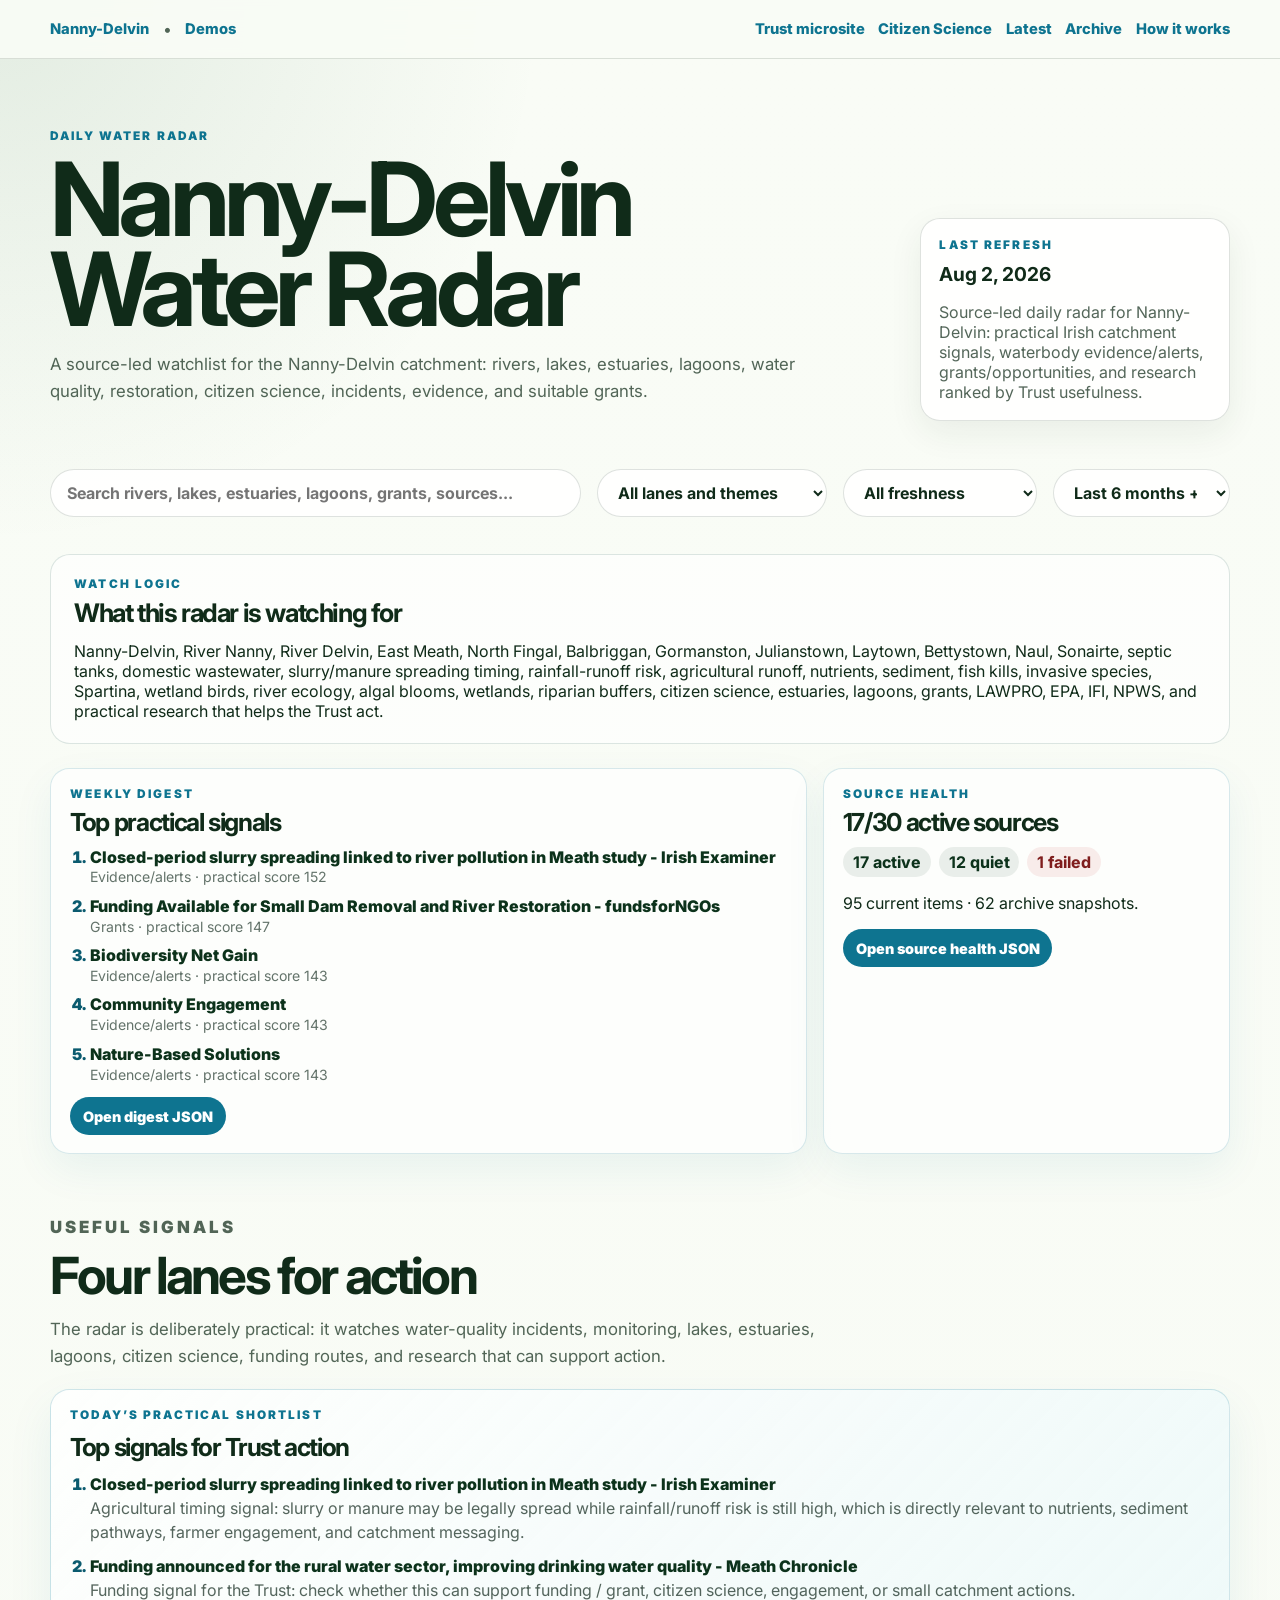
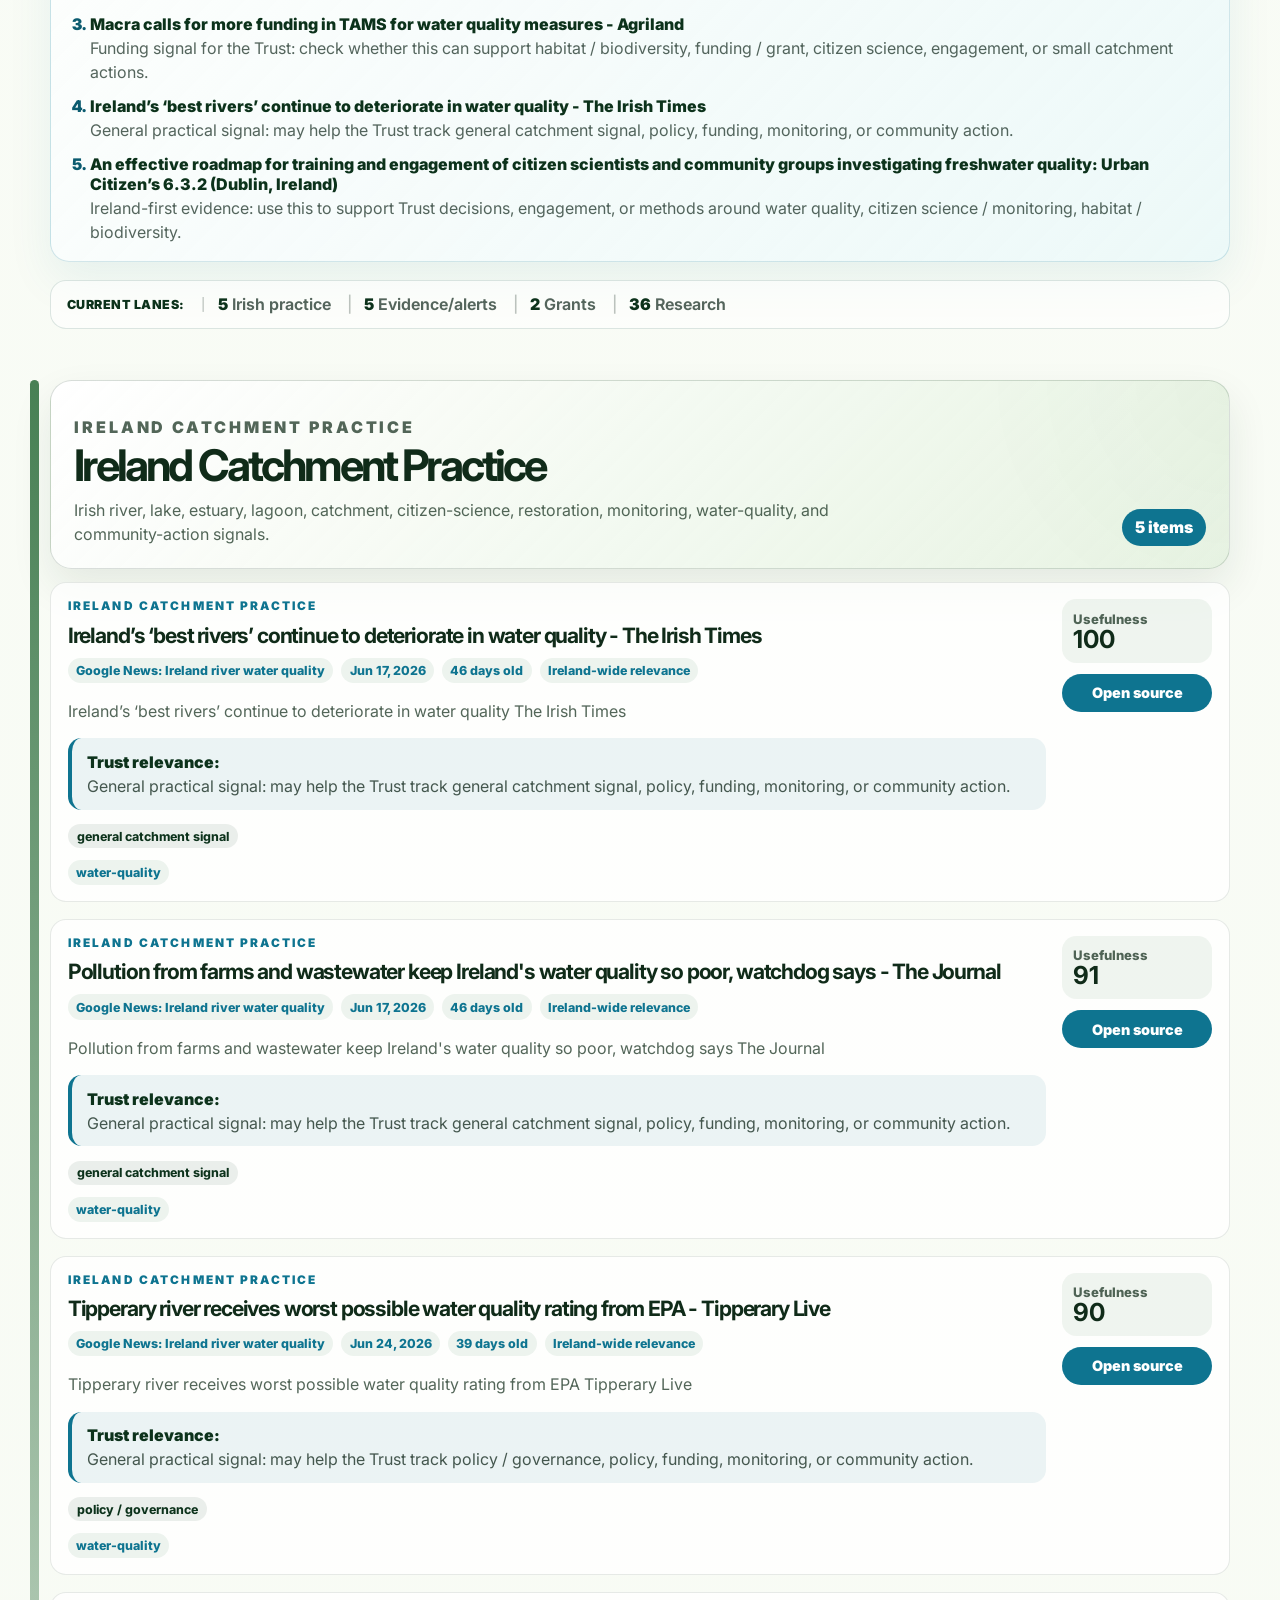
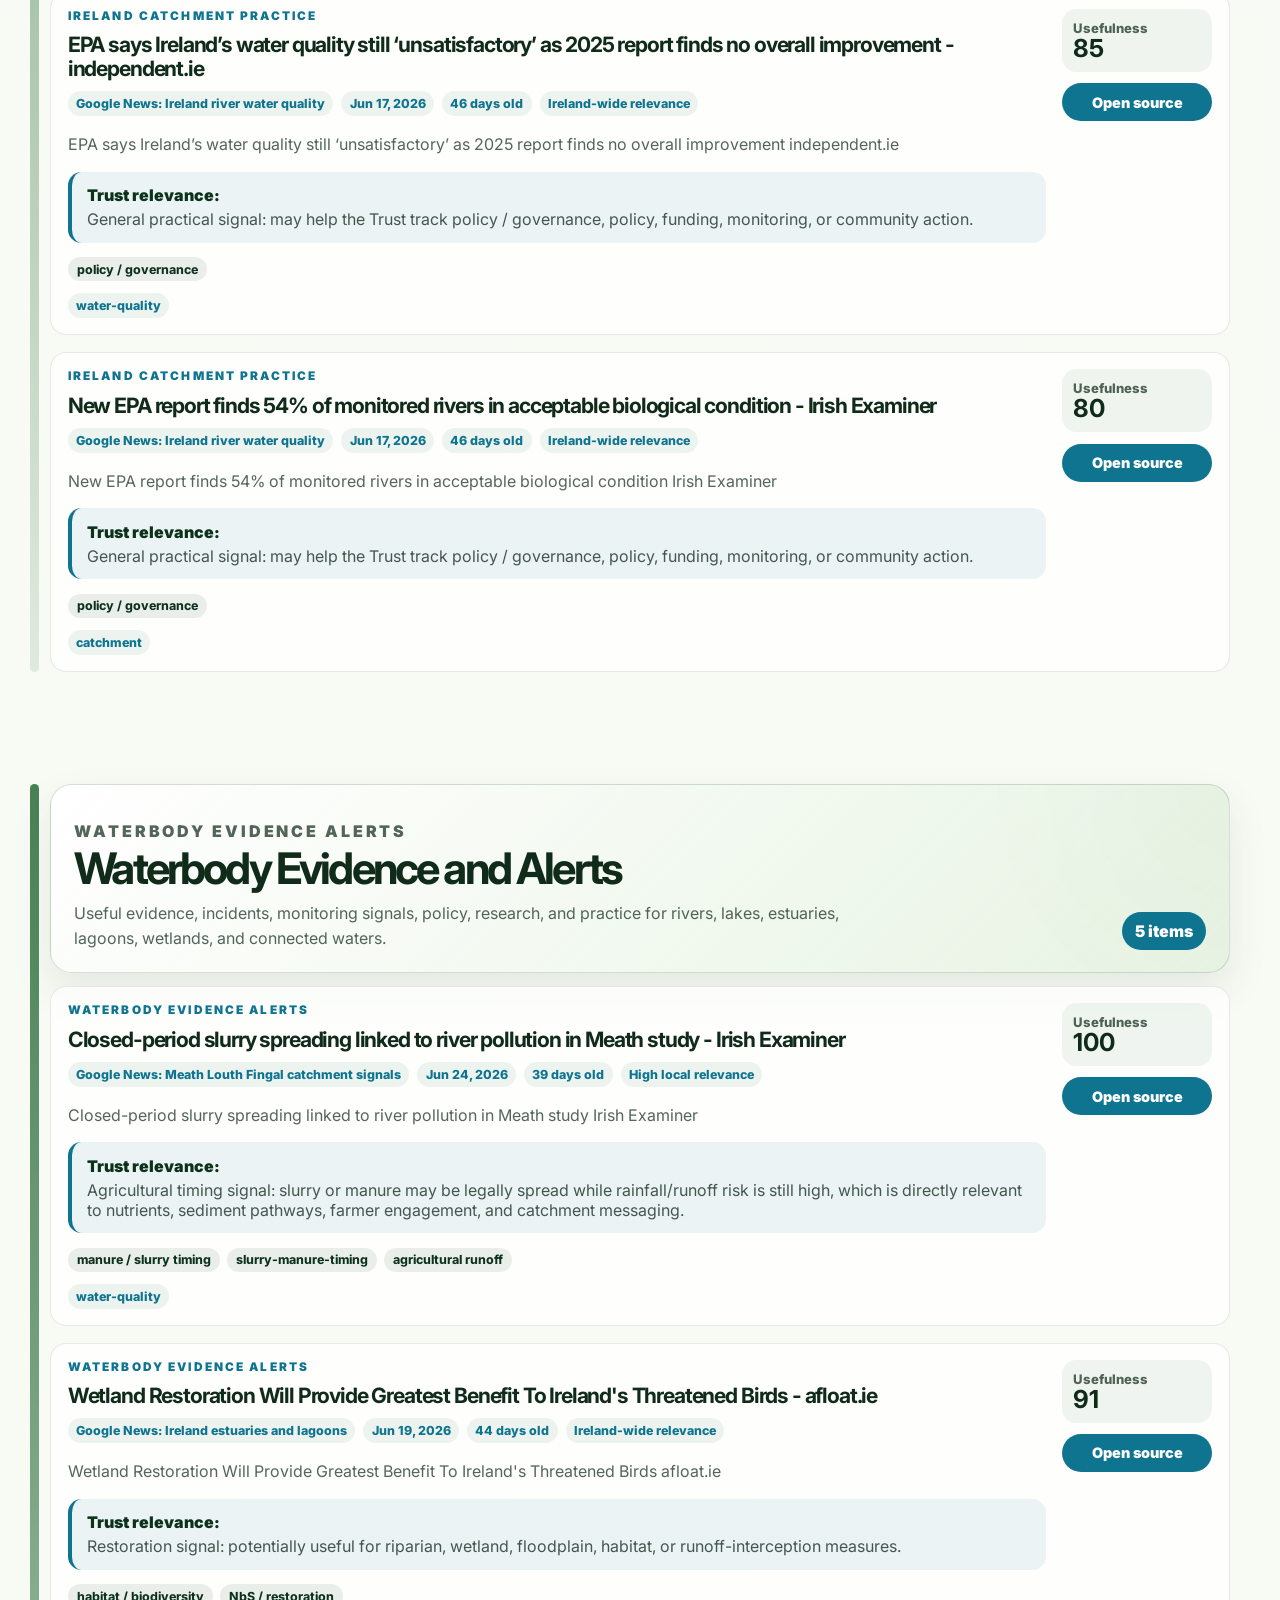
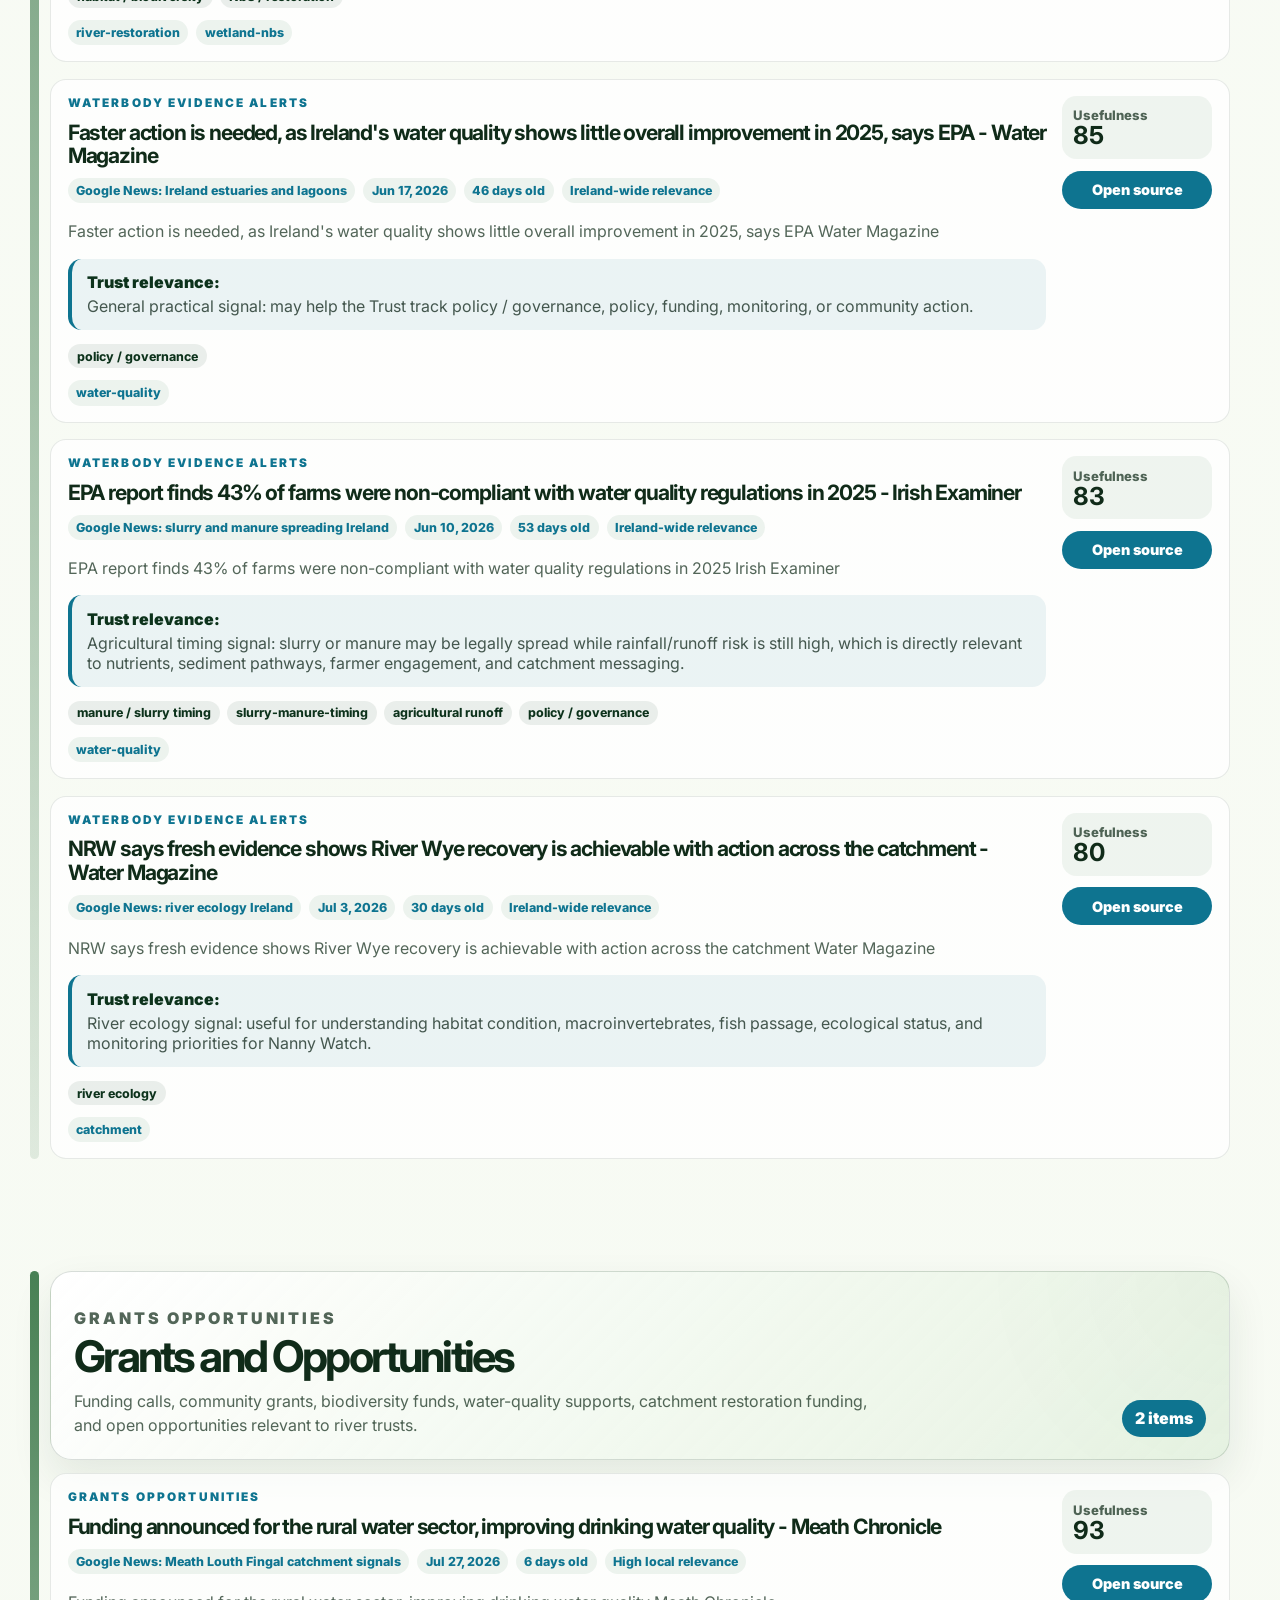
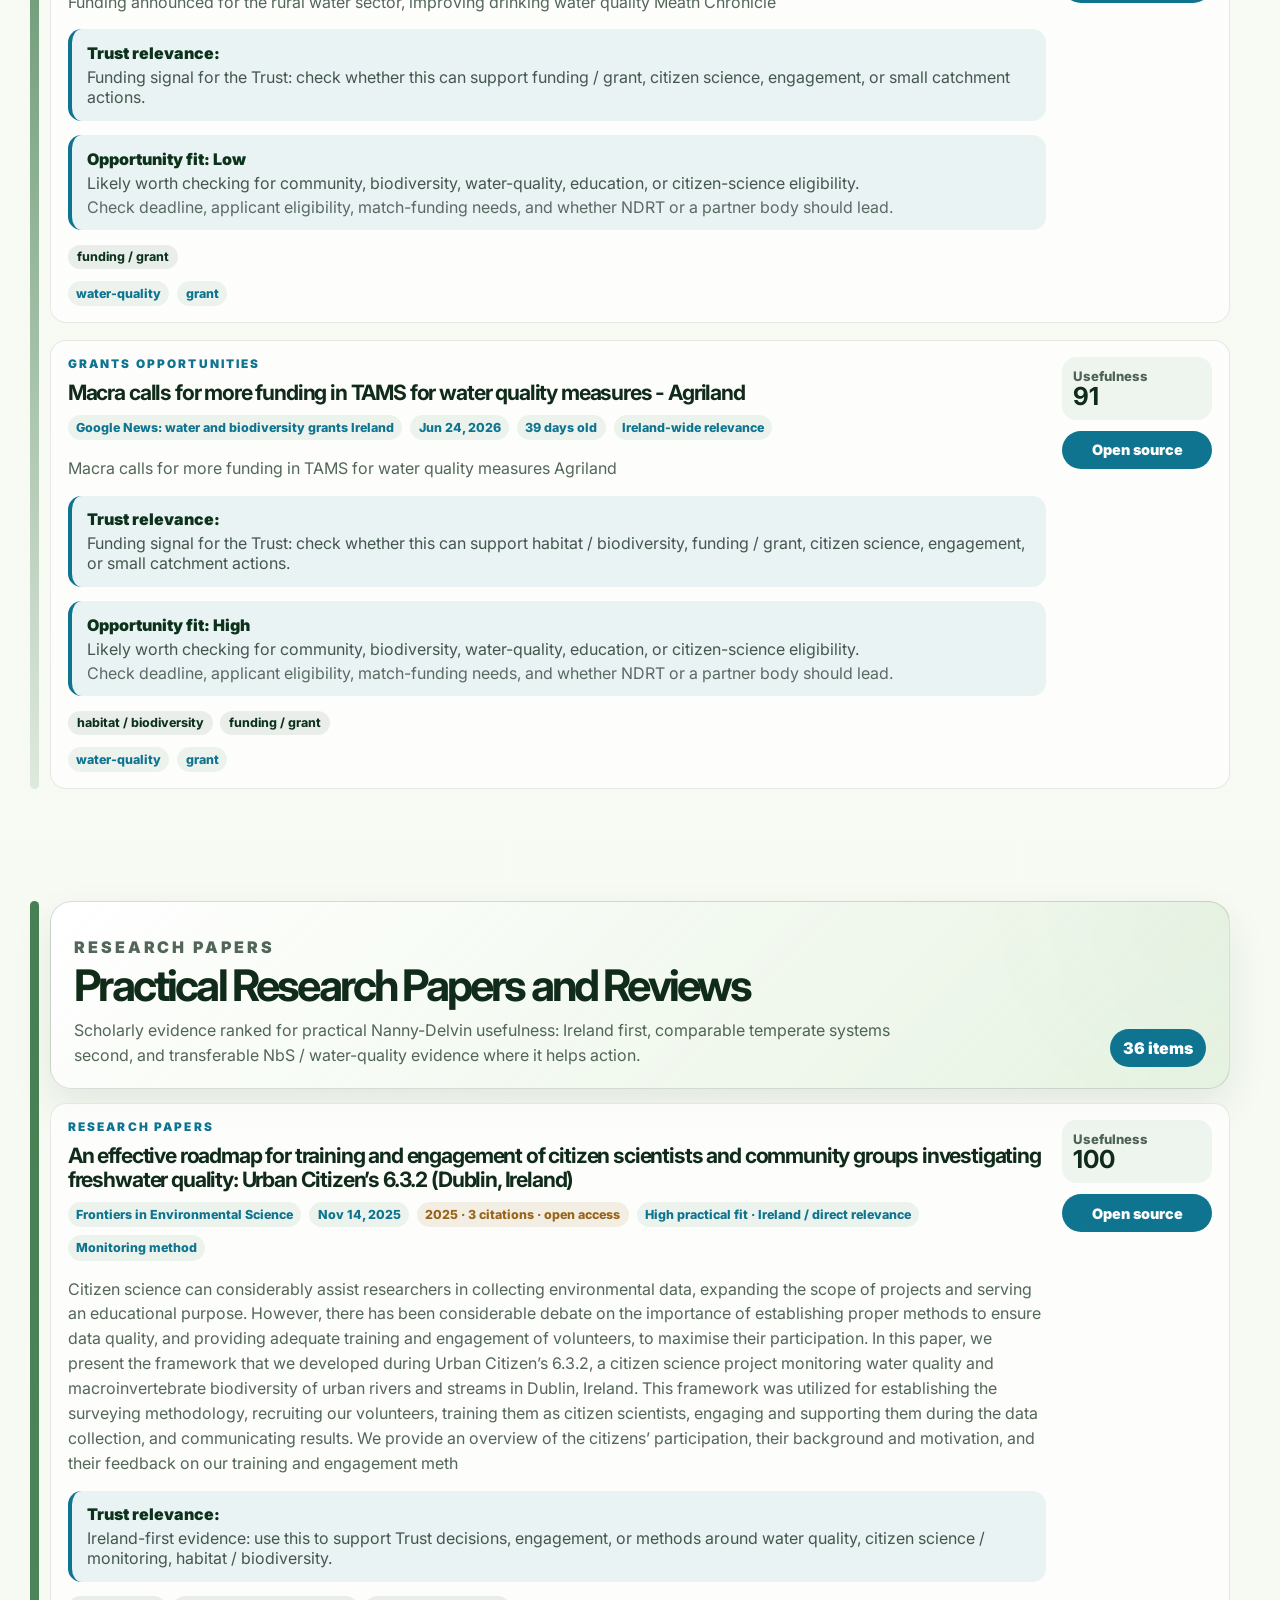
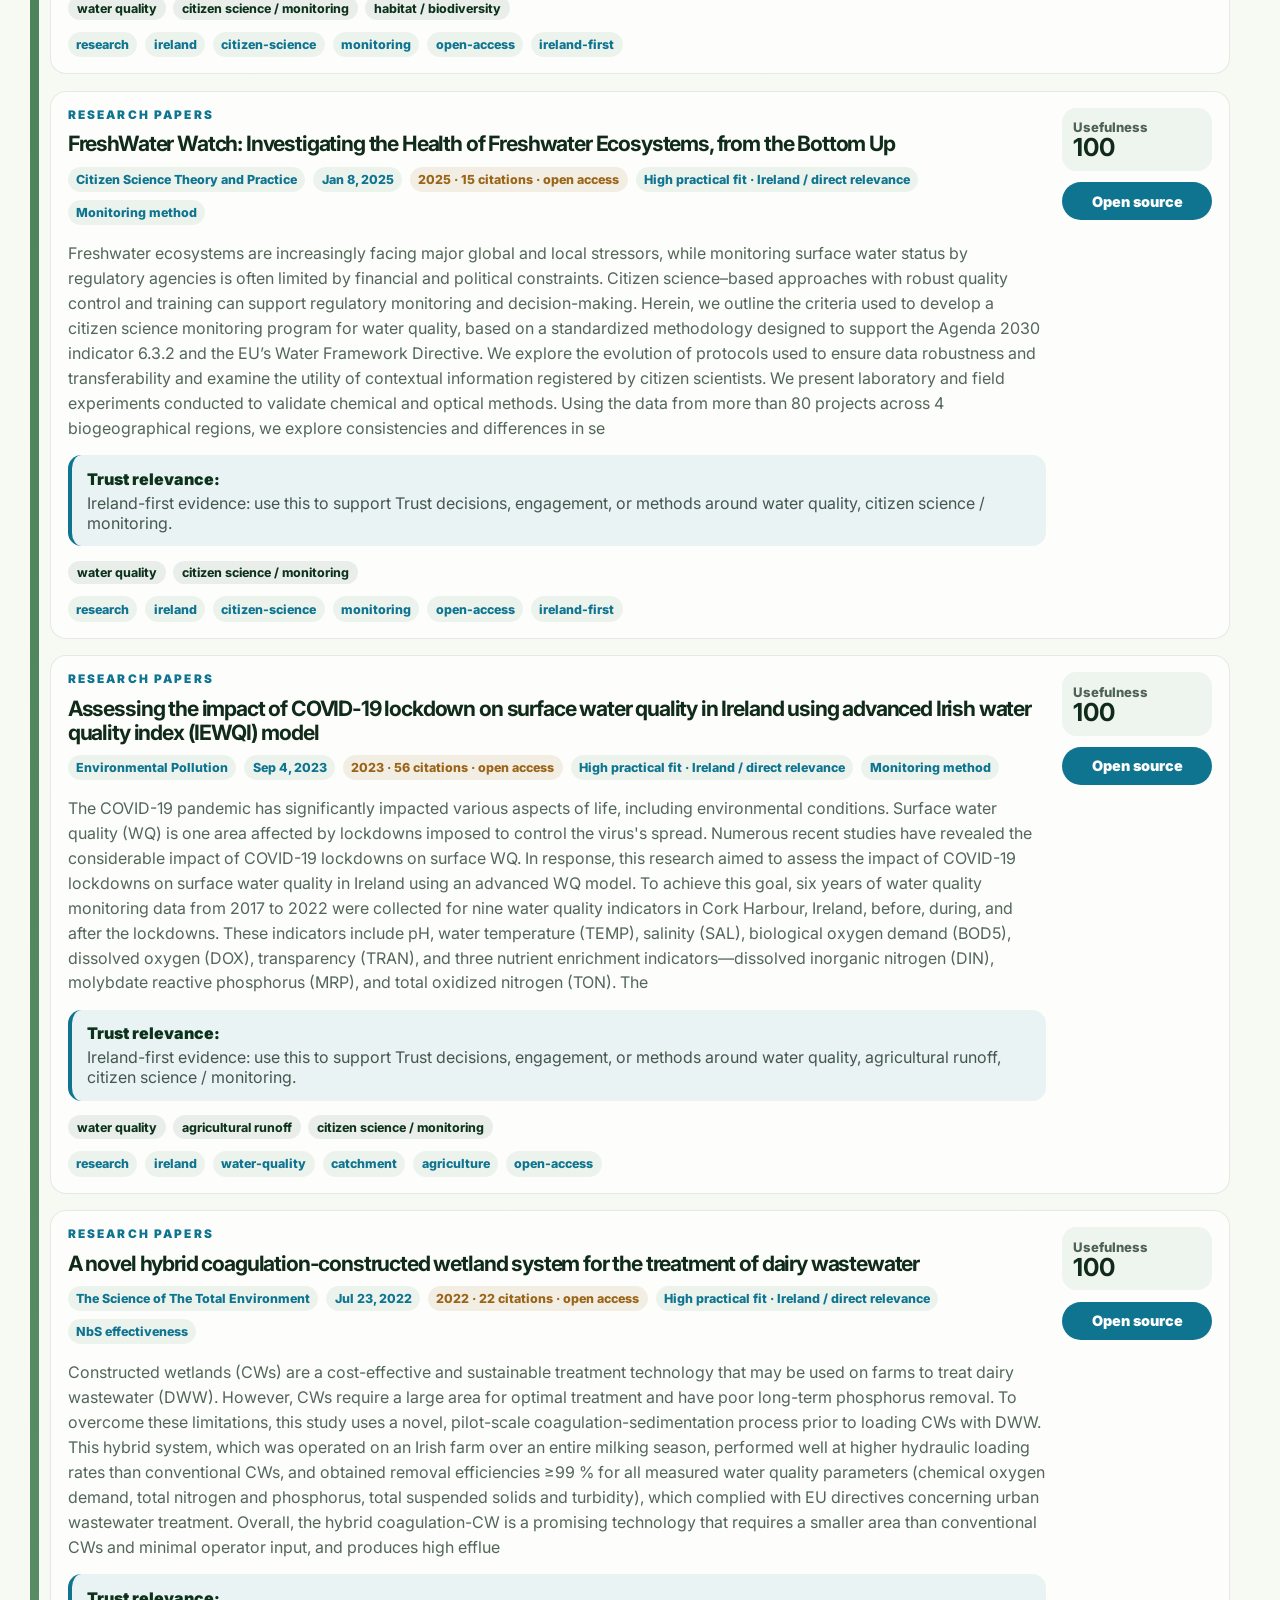
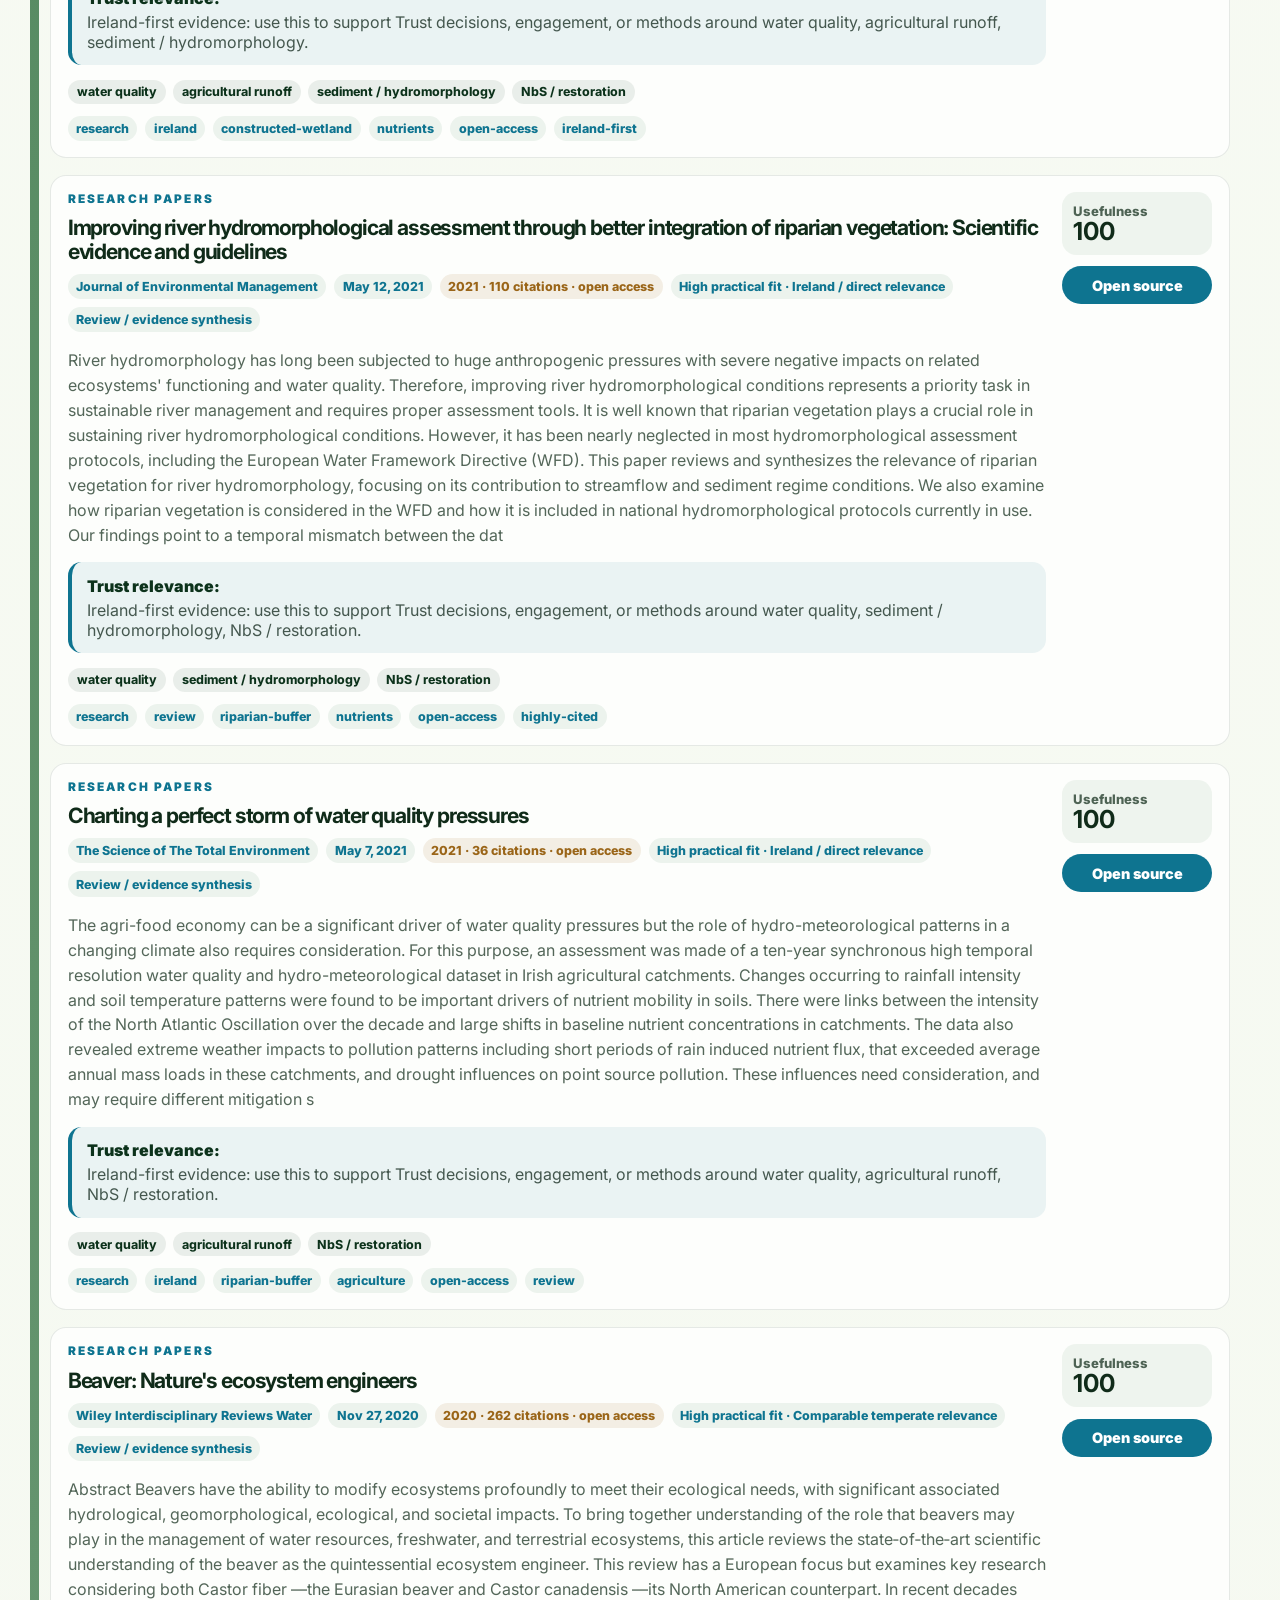
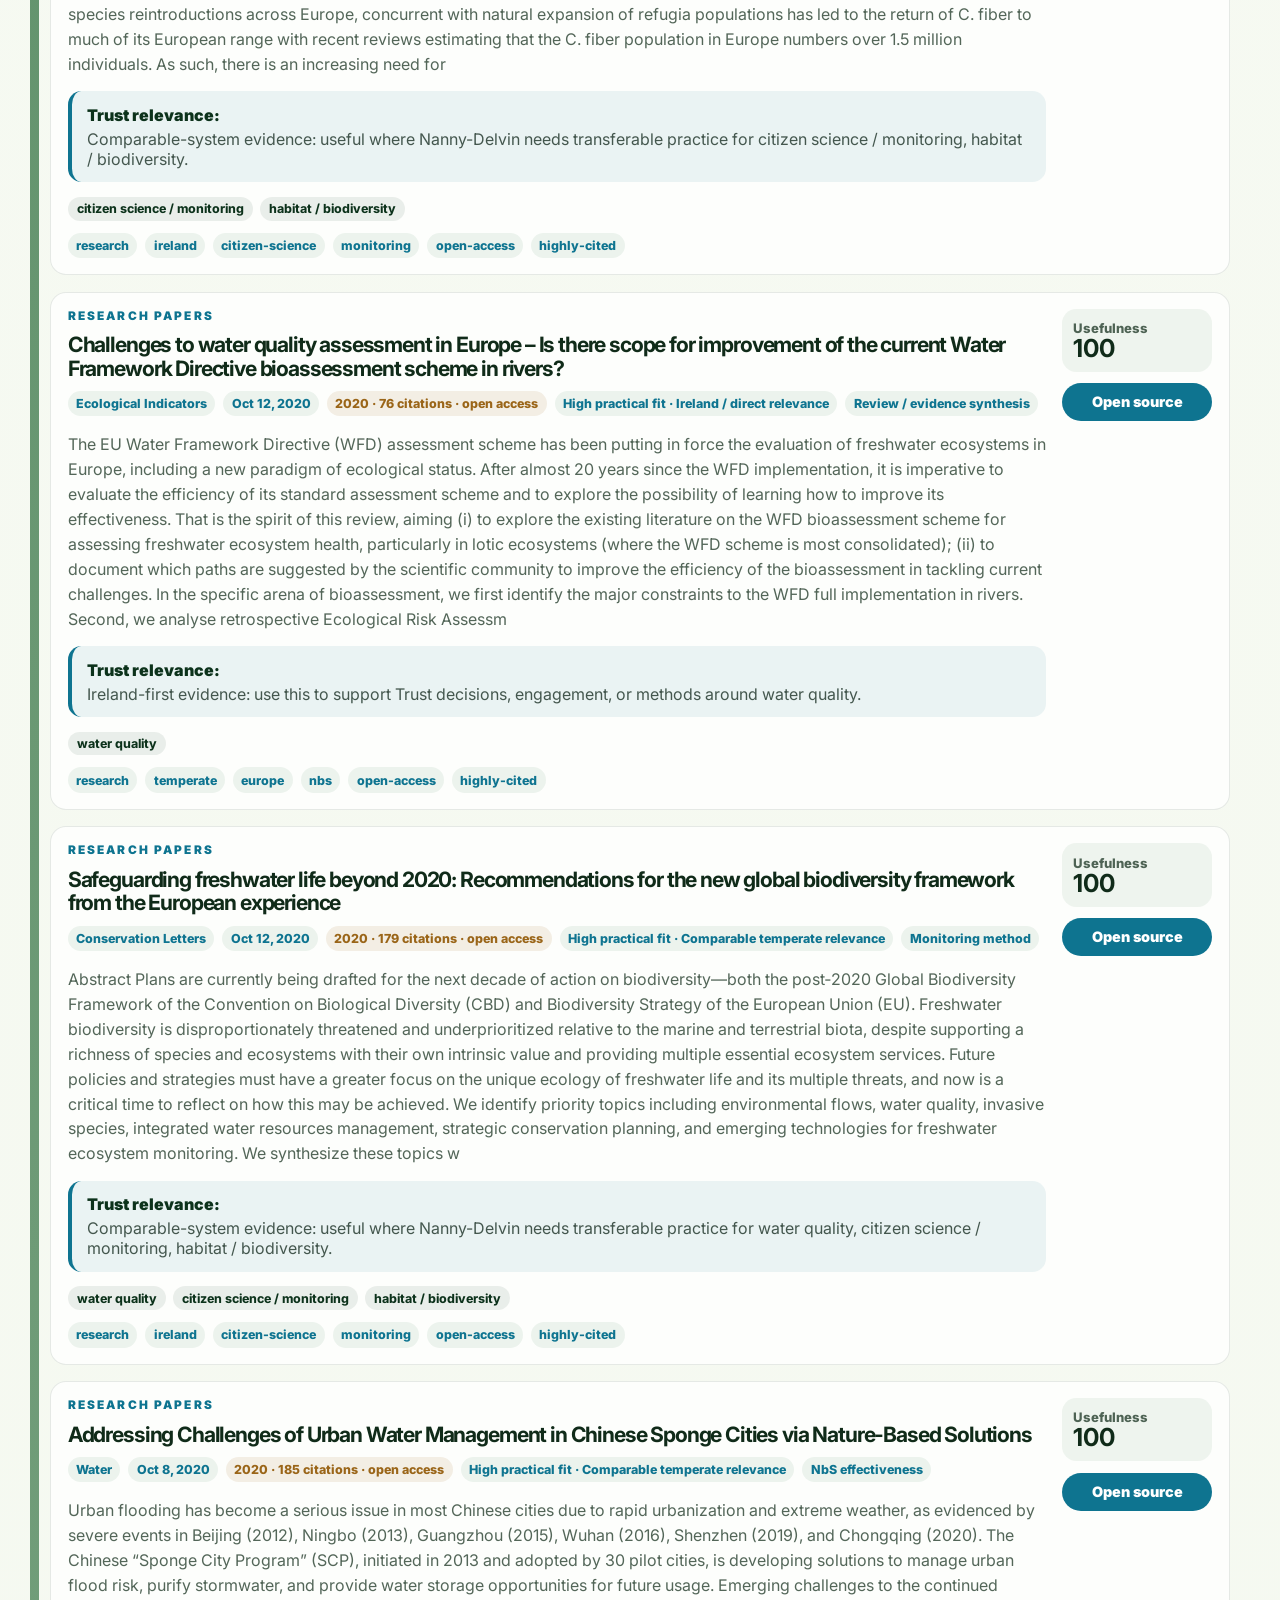
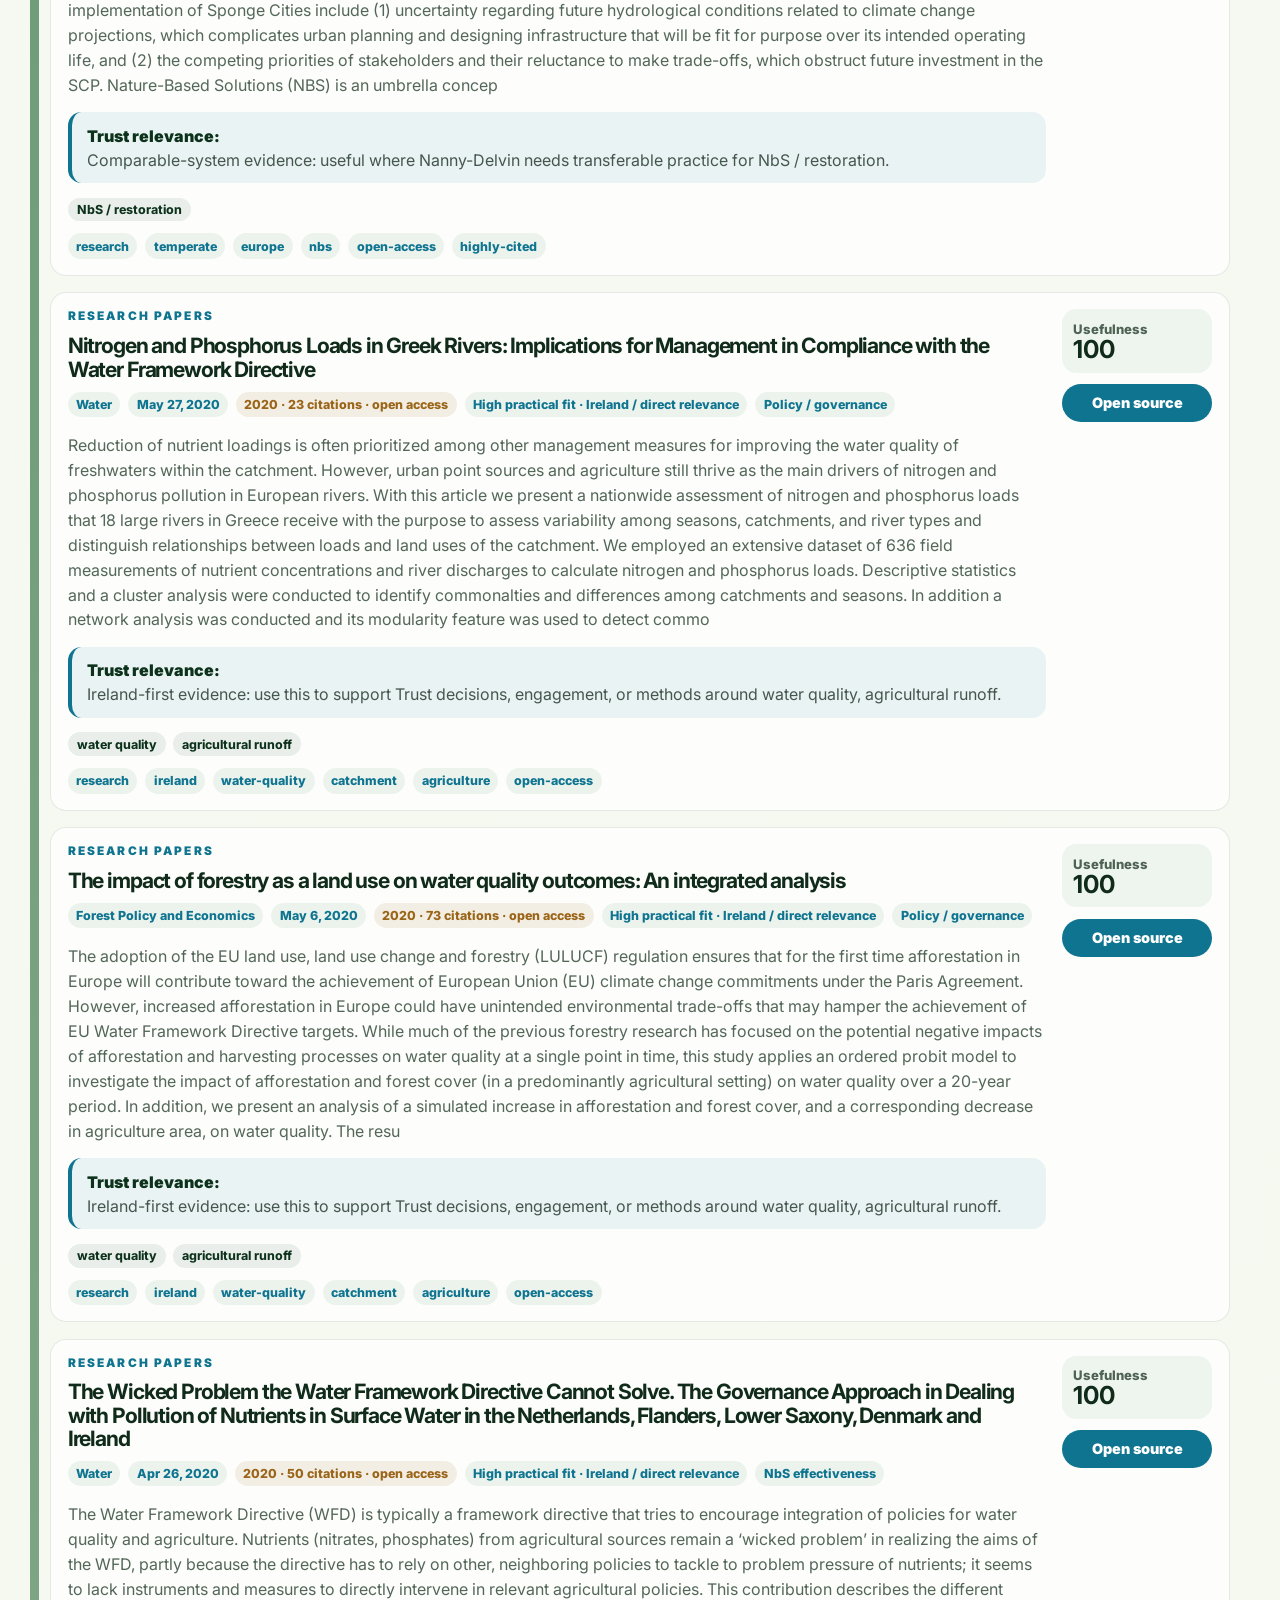
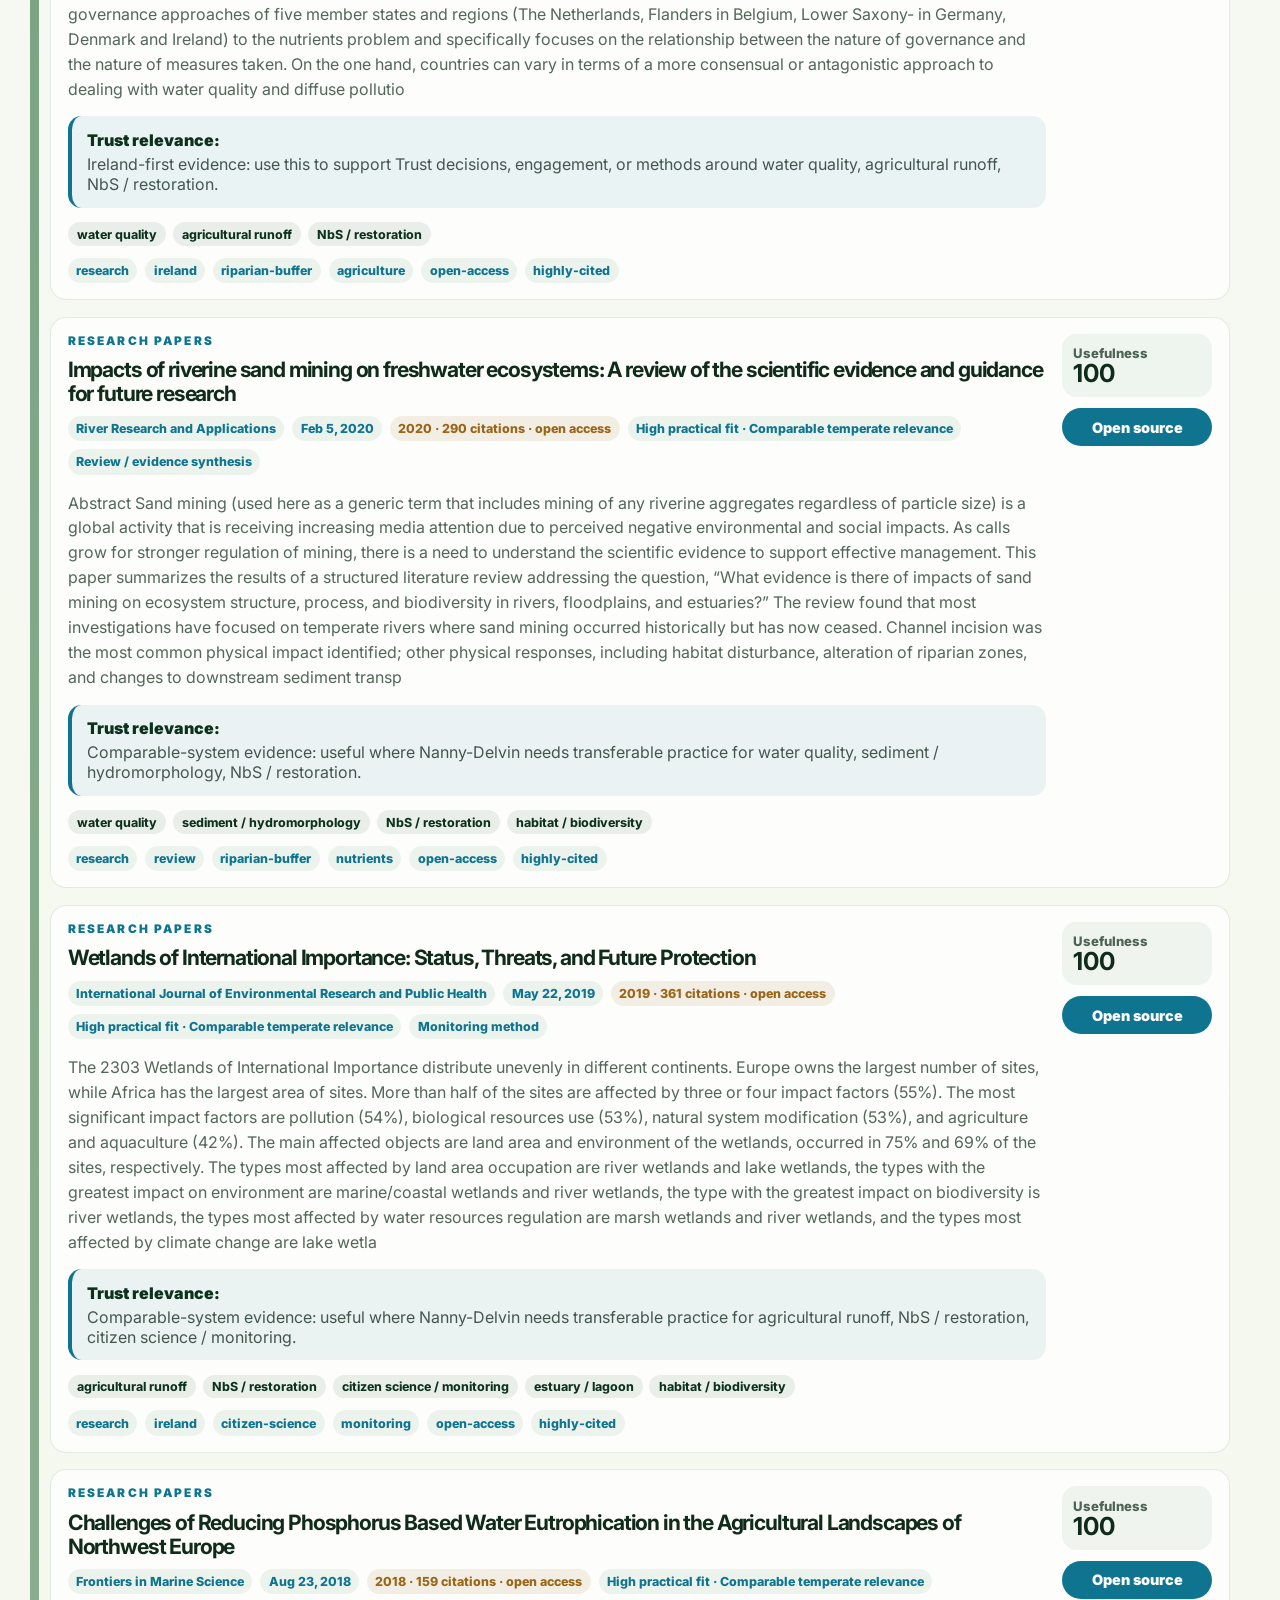
==== news/index.html @ 26b3b52e "Import donated NDRT website prototype" ====
<!doctype html>
<html lang="en">
<head>
  <meta charset="utf-8" />
  <meta name="viewport" content="width=device-width, initial-scale=1" />
  <meta name="theme-color" content="#0b3d4a" />
  <title>Nanny-Delvin Water Radar | Salmon of Doubt</title>
  <meta name="description" content="A daily source-led radar for Nanny-Delvin catchment practice, rivers, lakes, estuaries, lagoons, water quality, citizen science, incidents, evidence, and suitable grants." />

  <link rel="preconnect" href="https://fonts.googleapis.com" />
  <link rel="preconnect" href="https://fonts.gstatic.com" crossorigin />
  <link href="https://fonts.googleapis.com/css2?family=Inter:wght@400;500;600;700;800;900&display=swap" rel="stylesheet" />

  <link rel="stylesheet" href="css/news.css" />
  <link rel="stylesheet" href="/demos/shared/demo-return.css" />
  <script defer src="/demos/shared/demo-return.js"></script>
  <link rel="stylesheet" href="/demos/shared/demo-doi.css" />
  <script defer src="/demos/shared/demo-doi.js"></script>
  <link rel="stylesheet" href="/demos/shared/demo-support.css" />
  <script defer src="/demos/shared/demo-support.js"></script>
</head>

<body>
  <a class="skip-link" href="#main">Skip to content</a>

  <header class="site-header">
    <div class="shell nav-wrap">
      <div class="brand-block">
        <a class="site-brand" href="../">Nanny-Delvin</a>
        <span class="divider-dot" aria-hidden="true">•</span>
        <a class="site-home" href="../../">Demos</a>
      </div>
      <nav class="page-nav" aria-label="Water radar navigation">
        <a href="../">Trust microsite</a>
        <a href="../citizen-science.html">Citizen Science</a>
        <a href="#latest">Latest</a>
        <a href="#archive">Archive</a>
        <a href="how-it-works/">How it works</a>
      </nav>
    </div>
  </header>

  <main id="main">
    <section class="hero shell">
      <div>
        <p class="eyebrow">Daily water radar</p>
        <h1>Nanny-Delvin Water Radar</h1>
        <p class="hero-lead">
          A source-led watchlist for the Nanny-Delvin catchment: rivers, lakes, estuaries, lagoons,
          water quality, restoration, citizen science, incidents, evidence, and suitable grants.
        </p>
      </div>

      <aside class="hero-card" aria-label="Radar summary">
        <p class="mini-label">Last refresh</p>
        <strong id="lastRefresh">Loading...</strong>
        <p id="refreshNote">The radar updates from curated sources, official pages, and search feeds.</p>
      </aside>
    </section>

    <section class="controls shell" aria-label="Radar controls">
      <input id="searchInput" type="search" placeholder="Search rivers, lakes, estuaries, lagoons, grants, sources..." />
      <select id="themeFilter">
        <option value="all">All lanes and themes</option>
        <option value="nanny-delvin-local">Nanny-Delvin local</option>

        <option value="ireland-catchment-practice">Ireland catchment practice</option>
        <option value="waterbody-evidence-alerts">Waterbody evidence and alerts</option>
        <option value="grants-opportunities">Grants and opportunities</option>
        <option value="research-papers">Practical research papers and reviews</option>

        <option value="septic-wastewater">Septic tanks / domestic wastewater</option>
        <option value="slurry-manure-timing">Slurry / manure timing</option>
        <option value="invasive-species">Invasive species</option>
        <option value="birds-wetlands">Birds / wetland ecology</option>
        <option value="river-ecology">River ecology</option>
        <option value="citizen-science">Citizen science</option>
        <option value="water-quality">Water quality</option>
        <option value="estuary-lagoon">Estuary / lagoon</option>
        <option value="wetland-nbs">Wetland / NbS</option>
        <option value="incident-alert">Incidents / alerts</option>
      </select>
      <select id="freshnessFilter">
        <option value="all">All freshness</option>
        <option value="fresh">Fresh/current</option>
        <option value="reference">Reference/background</option>
      </select>
      <select id="dateFilter" aria-label="Filter by publication date">
        <option value="recentPlusResearch" selected>Last 6 months + all research</option>
        <option value="6m">Last 6 months only</option>
        <option value="12m">Last 12 months</option>
        <option value="all">All dates</option>
      </select>
    </section>

    <section class="watch-panel shell" aria-label="Radar watch terms">
      <p class="eyebrow">Watch logic</p>
      <h2>What this radar is watching for</h2>
      <p>
        Nanny-Delvin, River Nanny, River Delvin, East Meath, North Fingal, Balbriggan, Gormanston, Julianstown, Laytown, Bettystown, Naul, Sonairte, septic tanks, domestic wastewater, slurry/manure spreading timing, rainfall-runoff risk, agricultural runoff, nutrients, sediment, fish kills, invasive species, Spartina, wetland birds, river ecology,
        algal blooms, wetlands, riparian buffers, citizen science, estuaries, lagoons, grants,
        LAWPRO, EPA, IFI, NPWS, and practical research that helps the Trust act.
      </p>
    </section>

    <section id="opsStatus" class="ops-panel shell" aria-label="Radar operations">
      <div id="weeklyDigest" class="ops-card" aria-live="polite">
        <p class="eyebrow">Weekly digest</p>
        <h2>Loading practical digest...</h2>
      </div>
      <div id="sourceHealthMini" class="ops-card" aria-live="polite">
        <p class="eyebrow">Source health</p>
        <h2>Loading source health...</h2>
      </div>
    </section>

    <section id="latest" class="section shell">
      <div class="section-heading">
        <p class="eyebrow">Useful signals</p>
        <h2>Four lanes for action</h2>
        <p>
          The radar is deliberately practical: it watches water-quality incidents, monitoring, lakes,
          estuaries, lagoons, citizen science, funding routes, and research that can support action.
        </p>
      </div>

      <div id="practicalShortlist" class="practical-shortlist" aria-live="polite"></div>
      <div id="summary" class="summary-row" aria-live="polite"></div>
      <div id="newsList" class="news-list" aria-live="polite"></div>
    </section>

    <section id="archive" class="section shell archive-section">
      <div class="section-heading">
        <p class="eyebrow">Indexed archive</p>
        <h2>Daily snapshots</h2>
        <p>
          Each refresh stores a dated JSON snapshot so the radar remains auditable over time.
        </p>
      </div>

      <div id="archiveList" class="archive-list" aria-live="polite"></div>
    </section>
  </main>

  <footer class="site-footer">
    <div class="shell footer-grid">
      <div>
        <p class="footer-title">Nanny-Delvin Water Radar</p>
        <p class="footer-text">A daily radar for practical catchment intelligence and funding signals.</p>
      </div>
      <div class="footer-links">
        <a href="../">Back to NDRT</a>
        <a href="../citizen-science.html">Citizen Science Hub</a>
        <a href="../../">Back to demos</a>
      </div>
    </div>
  </footer>

  <script src="js/news.js"></script>
</body>
</html>
---- news/css/news.css ----
:root {
  --bg: #f4f8ef;
  --surface: rgba(255, 255, 255, 0.88);
  --surface-strong: #ffffff;
  --ink: #102b19;
  --muted: rgba(16, 43, 25, 0.72);
  --line: rgba(22, 53, 31, 0.14);
  --accent: #0e7490;
  --accent-dark: #0b3d4a;
  --soft: rgba(47, 111, 62, 0.08);
  --warn: #9a6518;
  --radius: 1.25rem;
  --shadow: 0 18px 48px rgba(22, 53, 31, 0.10);
  --shadow-soft: 0 12px 34px rgba(22, 53, 31, 0.07);
}

* {
  box-sizing: border-box;
}

html {
  scroll-behavior: smooth;
}

body {
  margin: 0;
  font-family: Inter, system-ui, -apple-system, BlinkMacSystemFont, "Segoe UI", sans-serif;
  color: var(--ink);
  background:
    radial-gradient(circle at top left, rgba(47, 111, 62, 0.11), transparent 34rem),
    linear-gradient(180deg, #f9fcf6 0%, var(--bg) 52%, #eef5e9 100%);
}

a {
  color: inherit;
}

.skip-link {
  position: absolute;
  left: -999px;
  top: 1rem;
  background: var(--accent-dark);
  color: #fff;
  padding: 0.7rem 1rem;
  border-radius: 0.8rem;
  z-index: 20;
}

.skip-link:focus {
  left: 1rem;
}

.shell {
  width: min(1180px, calc(100vw - 32px));
  margin: 0 auto;
}

.site-header {
  position: sticky;
  top: 0;
  z-index: 10;
  background: rgba(249, 252, 246, 0.92);
  backdrop-filter: blur(14px);
  border-bottom: 1px solid var(--line);
}

.nav-wrap {
  min-height: 58px;
  display: flex;
  align-items: center;
  justify-content: space-between;
  gap: 1rem;
}

.brand-block,
.page-nav {
  display: flex;
  align-items: center;
  gap: 0.85rem;
  flex-wrap: wrap;
}

.site-brand,
.site-home,
.page-nav a {
  color: var(--accent);
  font-size: 0.92rem;
  font-weight: 800;
  text-decoration: none;
}

.divider-dot {
  color: var(--muted);
}

.hero {
  display: grid;
  grid-template-columns: minmax(0, 1fr) 310px;
  gap: 1.5rem;
  align-items: end;
  padding: 4.4rem 0 2rem;
}

.eyebrow,
.mini-label {
  margin: 0 0 0.65rem;
  color: var(--accent);
  font-size: 0.74rem;
  font-weight: 900;
  letter-spacing: 0.18em;
  text-transform: uppercase;
}

h1,
h2,
h3 {
  letter-spacing: -0.055em;
}

h1 {
  margin: 0;
  max-width: 880px;
  font-size: clamp(3.2rem, 8vw, 7.4rem);
  line-height: 0.88;
}

h2 {
  margin: 0;
  font-size: clamp(2rem, 4vw, 3.6rem);
  line-height: 0.95;
}

h3 {
  margin: 0 0 0.5rem;
  font-size: 1.2rem;
}

.hero-lead,
.section-heading p {
  max-width: 780px;
  color: var(--muted);
  line-height: 1.6;
  font-size: 1.05rem;
}

.hero-card {
  border: 1px solid var(--line);
  border-radius: var(--radius);
  background: var(--surface);
  box-shadow: var(--shadow-soft);
  padding: 1.15rem;
}

.hero-card strong {
  display: block;
  font-size: 1.2rem;
}

.hero-card p:last-child {
  margin-bottom: 0;
  color: var(--muted);
}

.controls {
  display: grid;
  grid-template-columns: minmax(240px, 1fr) 210px 210px;
  gap: 0.85rem;
  margin: 1rem auto 2.3rem;
}

input,
select {
  width: 100%;
  min-height: 48px;
  border: 1px solid var(--line);
  border-radius: 999px;
  background: rgba(255, 255, 255, 0.9);
  color: var(--ink);
  padding: 0 1rem;
  font: inherit;
  font-weight: 700;
}

.section {
  padding: 2.5rem 0;
}

.section-heading {
  margin-bottom: 1.2rem;
}

.summary-row {
  display: flex;
  flex-wrap: wrap;
  gap: 0.75rem;
  margin-bottom: 1.2rem;
}

.summary-pill {
  border: 1px solid var(--line);
  border-radius: 999px;
  background: var(--surface);
  padding: 0.55rem 0.8rem;
  color: var(--muted);
  font-weight: 800;
  font-size: 0.9rem;
}

.news-list {
  display: grid;
  gap: 2.2rem;
}

.news-card {
  display: grid;
  grid-template-columns: minmax(0, 1fr) 150px;
  gap: 1rem;
  padding: 1rem 1.05rem;
  border: 1px solid rgba(22, 53, 31, 0.10);
  border-radius: 1rem;
  background: rgba(255, 255, 255, 0.76);
  box-shadow: none;
}

.news-card h3 {
  font-size: clamp(1.12rem, 1.65vw, 1.65rem);
  line-height: 1.12;
}

.news-card h3 a {
  text-decoration: none;
}

.news-card h3 a:hover {
  color: var(--accent);
}

.news-meta,
.news-tags {
  display: flex;
  gap: 0.5rem;
  flex-wrap: wrap;
  margin: 0.75rem 0;
}

.chip {
  display: inline-flex;
  align-items: center;
  border-radius: 999px;
  padding: 0.35rem 0.55rem;
  background: var(--soft);
  color: var(--accent);
  font-weight: 800;
  font-size: 0.82rem;
}

.chip.warn {
  color: var(--warn);
  background: rgba(154, 101, 24, 0.10);
}

.news-summary {
  color: var(--muted);
  line-height: 1.56;
}

.news-side {
  display: grid;
  align-content: start;
  gap: 0.7rem;
}

.score-box {
  border-radius: 0.9rem;
  background: rgba(47, 111, 62, 0.07);
  padding: 0.7rem;
}

.score-box span {
  display: block;
  color: var(--muted);
  font-weight: 800;
  font-size: 0.82rem;
}

.score-box strong {
  display: block;
  font-size: 1.55rem;
  line-height: 1;
}

.open-link,
.archive-link {
  display: inline-flex;
  justify-content: center;
  align-items: center;
  min-height: 42px;
  border-radius: 999px;
  padding: 0.65rem 0.9rem;
  background: var(--accent);
  color: white;
  text-decoration: none;
  font-weight: 900;
}

.archive-list {
  display: grid;
  gap: 0.75rem;
}

.archive-item {
  display: grid;
  grid-template-columns: 1fr auto;
  gap: 1rem;
  align-items: center;
  border: 1px solid var(--line);
  border-radius: 1rem;
  background: var(--surface);
  padding: 0.95rem 1rem;
}

.archive-item p {
  margin: 0.25rem 0 0;
  color: var(--muted);
}

.empty {
  border: 1px solid var(--line);
  border-radius: var(--radius);
  background: var(--surface);
  padding: 1.1rem;
  color: var(--muted);
}

.site-footer {
  border-top: 1px solid var(--line);
  padding: 2rem 0;
  margin-top: 2rem;
}

.footer-grid {
  display: flex;
  justify-content: space-between;
  gap: 1rem;
  flex-wrap: wrap;
}

.footer-title {
  margin: 0 0 0.35rem;
  font-weight: 900;
}

.footer-text {
  margin: 0;
  color: var(--muted);
}

.footer-links {
  display: flex;
  gap: 1rem;
  flex-wrap: wrap;
}

.footer-links a {
  color: var(--accent);
  font-weight: 800;
  text-decoration: none;
}

@media (max-width: 860px) {
  .hero,
  .controls,
  .news-card,
  .archive-item {
    grid-template-columns: 1fr;
  }

  h1 {
    font-size: clamp(2.9rem, 18vw, 5rem);
  }
}


/* Three-lane Nanny-Delvin News editorial layout */
.news-section-group {
  position: relative;
  display: grid;
  gap: 0.85rem;
  margin: 2rem 0 2.8rem;
  padding: 0;
}

.news-section-group::before {
  content: "";
  position: absolute;
  left: -1.25rem;
  top: 0;
  bottom: 0;
  width: 9px;
  border-radius: 999px;
  background: linear-gradient(180deg, rgba(47, 111, 62, 0.88), rgba(47, 111, 62, 0.12));
}

.news-section-heading {
  display: grid;
  grid-template-columns: minmax(0, 1fr) auto;
  gap: 1rem;
  align-items: end;
  padding: 1.35rem 1.45rem;
  border: 1px solid rgba(22, 53, 31, 0.16);
  border-radius: 1.35rem;
  background:
    linear-gradient(135deg, rgba(255,255,255,0.96), rgba(225, 240, 220, 0.74)),
    radial-gradient(circle at top right, rgba(47, 111, 62, 0.10), transparent 16rem);
  box-shadow: 0 18px 42px rgba(22, 53, 31, 0.09);
}

.news-section-heading .eyebrow {
  margin-bottom: 0.35rem;
}

.news-section-heading h3 {
  margin: 0;
  font-size: clamp(1.85rem, 3.4vw, 3.35rem);
  line-height: 0.94;
  letter-spacing: -0.065em;
}

.news-section-heading p {
  margin: 0.75rem 0 0;
  max-width: 820px;
  color: var(--muted);
  line-height: 1.52;
  font-size: 1rem;
}

.section-count {
  display: inline-flex;
  justify-content: center;
  align-items: center;
  min-height: 2.35rem;
  border-radius: 999px;
  padding: 0.45rem 0.8rem;
  background: var(--accent);
  color: white;
  font-weight: 900;
  white-space: nowrap;
}

.news-section-group .news-card {
  margin-left: 0;
}

.news-section-group .news-card + .news-card {
  margin-top: 0.2rem;
}

.news-summary {
  margin-bottom: 0.65rem;
}

.news-meta {
  margin: 0.65rem 0 0.75rem;
}

.news-tags {
  margin: 0.75rem 0 0;
}

.chip {
  padding: 0.32rem 0.52rem;
  font-size: 0.78rem;
}

.open-link {
  min-height: 38px;
  padding: 0.55rem 0.8rem;
  font-size: 0.9rem;
}

@media (max-width: 900px) {
  .news-section-group::before {
    left: -0.9rem;
  }

  .news-section-heading,
  .news-card {
    grid-template-columns: 1fr;
  }

  .news-side {
    grid-template-columns: 1fr auto;
    align-items: center;
  }
}

@media (max-width: 760px) {
  .news-section-heading {
    grid-template-columns: 1fr;
    align-items: start;
  }

  .section-count {
    justify-self: start;
  }

  .news-side {
    grid-template-columns: 1fr;
  }
}
/* Passive lane-count stripe with in-page lane jumps */
.result-stripe {
  display: flex;
  flex-wrap: wrap;
  align-items: center;
  gap: 0.45rem 0.75rem;
  width: 100%;
  padding: 0.85rem 1rem;
  border: 1px solid rgba(15, 77, 65, 0.14);
  border-radius: 1rem;
  background: rgba(255, 255, 255, 0.58);
  color: rgba(20, 42, 31, 0.72);
  font-weight: 650;
}

.result-stripe > * {
  display: inline-flex;
  align-items: center;
  gap: 0.25rem;
}

.result-stripe > *:not(:last-child)::after {
  content: "|";
  margin-left: 0.75rem;
  color: rgba(20, 42, 31, 0.28);
  font-weight: 500;
}

.result-stripe strong {
  color: #0c321b;
  font-weight: 900;
}

.result-stripe-label {
  color: #0c321b;
  font-weight: 900;
  letter-spacing: 0.04em;
  text-transform: uppercase;
  font-size: 0.78rem;
}

.result-lane-link {
  appearance: none;
  border: 0;
  background: transparent;
  color: inherit;
  padding: 0;
  margin: 0;
  font: inherit;
  cursor: pointer;
}

.result-lane-link:hover,
.result-lane-link:focus {
  color: #0b5b6f;
  text-decoration: underline;
  text-underline-offset: 0.18em;
  outline: none;
}

.result-lane-link:disabled {
  cursor: default;
  opacity: 0.55;
  text-decoration: none;
}

.lane-focus-pulse {
  animation: lanePulse 0.9s ease-out;
}

@keyframes lanePulse {
  0% {
    box-shadow: 0 0 0 0 rgba(14, 116, 144, 0.28);
  }
  100% {
    box-shadow: 0 0 0 18px rgba(14, 116, 144, 0);
  }
}

@media (max-width: 700px) {
  .result-stripe {
    align-items: flex-start;
    gap: 0.35rem 0.55rem;
    font-size: 0.9rem;
  }

  .result-stripe > *:not(:last-child)::after {
    margin-left: 0.55rem;
  }
}

/* Practical Trust intelligence layer */
.watch-panel {
  margin-top: 1.5rem;
  margin-bottom: 1.5rem;
  padding: 1.35rem 1.45rem;
  border: 1px solid rgba(15, 77, 65, 0.14);
  border-radius: 1.25rem;
  background: rgba(255, 255, 255, 0.62);
}

.watch-panel h2 {
  margin: 0.15rem 0 0.45rem;
  font-size: clamp(1.25rem, 2vw, 1.8rem);
}

.watch-panel p:last-child {
  margin-bottom: 0;
}

.practical-shortlist {
  margin: 1.2rem 0 1.1rem;
}

.shortlist-card {
  padding: 1.1rem 1.2rem;
  border: 1px solid rgba(14, 116, 144, 0.18);
  border-radius: 1.2rem;
  background: linear-gradient(135deg, rgba(255,255,255,0.82), rgba(229,247,250,0.62));
  box-shadow: 0 18px 46px rgba(14, 116, 144, 0.08);
}

.shortlist-heading h3 {
  margin: 0.15rem 0 0.75rem;
  font-size: clamp(1.15rem, 2vw, 1.55rem);
}

.shortlist-list {
  display: grid;
  gap: 0.75rem;
  margin: 0;
  padding-left: 1.25rem;
}

.shortlist-list li::marker {
  font-weight: 900;
  color: #0b5b6f;
}

.shortlist-list a {
  color: #0c321b;
  font-weight: 850;
  text-decoration: none;
}

.shortlist-list a:hover {
  text-decoration: underline;
  text-underline-offset: 0.18em;
}

.shortlist-list p {
  margin: 0.2rem 0 0;
  color: rgba(20, 42, 31, 0.72);
  line-height: 1.45;
}

.action-relevance,
.grant-fit {
  display: grid;
  gap: 0.25rem;
  margin: 0.9rem 0;
  padding: 0.85rem 0.95rem;
  border-left: 4px solid #0e7490;
  border-radius: 0.85rem;
  background: rgba(14, 116, 144, 0.08);
  color: rgba(20, 42, 31, 0.78);
}

.action-relevance strong,
.grant-fit strong {
  color: #0c321b;
  font-weight: 900;
}

.grant-fit em {
  font-style: normal;
  color: rgba(20, 42, 31, 0.68);
}

.pressure-row {
  display: flex;
  flex-wrap: wrap;
  gap: 0.4rem;
  margin: 0.75rem 0;
}

.pressure-chip {
  display: inline-flex;
  align-items: center;
  border-radius: 999px;
  padding: 0.28rem 0.58rem;
  background: rgba(12, 50, 27, 0.08);
  color: #0c321b;
  font-size: 0.78rem;
  font-weight: 750;
}

@media (max-width: 700px) {
  .watch-panel {
    padding: 1rem;
  }

  .shortlist-card {
    padding: 1rem;
  }

  .action-relevance,
  .grant-fit {
    padding: 0.8rem;
  }
}

/* Operational radar layer: digest + source health */
.ops-panel {
  display: grid;
  grid-template-columns: minmax(0, 1.3fr) minmax(280px, 0.7fr);
  gap: 1rem;
  margin-top: 1.25rem;
  margin-bottom: 1.25rem;
}

.ops-card {
  padding: 1.1rem 1.2rem;
  border: 1px solid rgba(14, 116, 144, 0.16);
  border-radius: 1.2rem;
  background: rgba(255, 255, 255, 0.68);
  box-shadow: 0 16px 42px rgba(14, 116, 144, 0.07);
}

.ops-card h2 {
  margin: 0.12rem 0 0.75rem;
  font-size: clamp(1.15rem, 2vw, 1.55rem);
}

.ops-list {
  display: grid;
  gap: 0.65rem;
  margin: 0 0 0.9rem;
  padding-left: 1.25rem;
}

.ops-list li::marker {
  color: #0b5b6f;
  font-weight: 900;
}

.ops-list a {
  display: block;
  color: #0c321b;
  font-weight: 850;
  text-decoration: none;
}

.ops-list a:hover {
  text-decoration: underline;
  text-underline-offset: 0.18em;
}

.ops-list span {
  display: block;
  margin-top: 0.12rem;
  color: rgba(20, 42, 31, 0.66);
  font-size: 0.88rem;
}

.ops-metrics {
  display: flex;
  flex-wrap: wrap;
  gap: 0.5rem;
  margin: 0.35rem 0 0.7rem;
}

.ops-metrics span {
  border-radius: 999px;
  padding: 0.34rem 0.62rem;
  background: rgba(12, 50, 27, 0.08);
  color: #0c321b;
  font-weight: 750;
}

.ops-metrics .warn {
  background: rgba(185, 28, 28, 0.08);
  color: #7f1d1d;
}

@media (max-width: 820px) {
  .ops-panel {
    grid-template-columns: 1fr;
  }
}
/* Four-control radar filter row */
.controls {
  display: grid !important;
  grid-template-columns:
    minmax(280px, 1.5fr)
    minmax(210px, 0.65fr)
    minmax(180px, 0.55fr)
    minmax(170px, 0.5fr) !important;
  gap: 1rem !important;
  align-items: center !important;
}

.controls input,
.controls select {
  width: 100% !important;
  min-width: 0 !important;
}

@media (max-width: 980px) {
  .controls {
    grid-template-columns: 1fr 1fr !important;
  }
}

@media (max-width: 620px) {
  .controls {
    grid-template-columns: 1fr !important;
  }
}
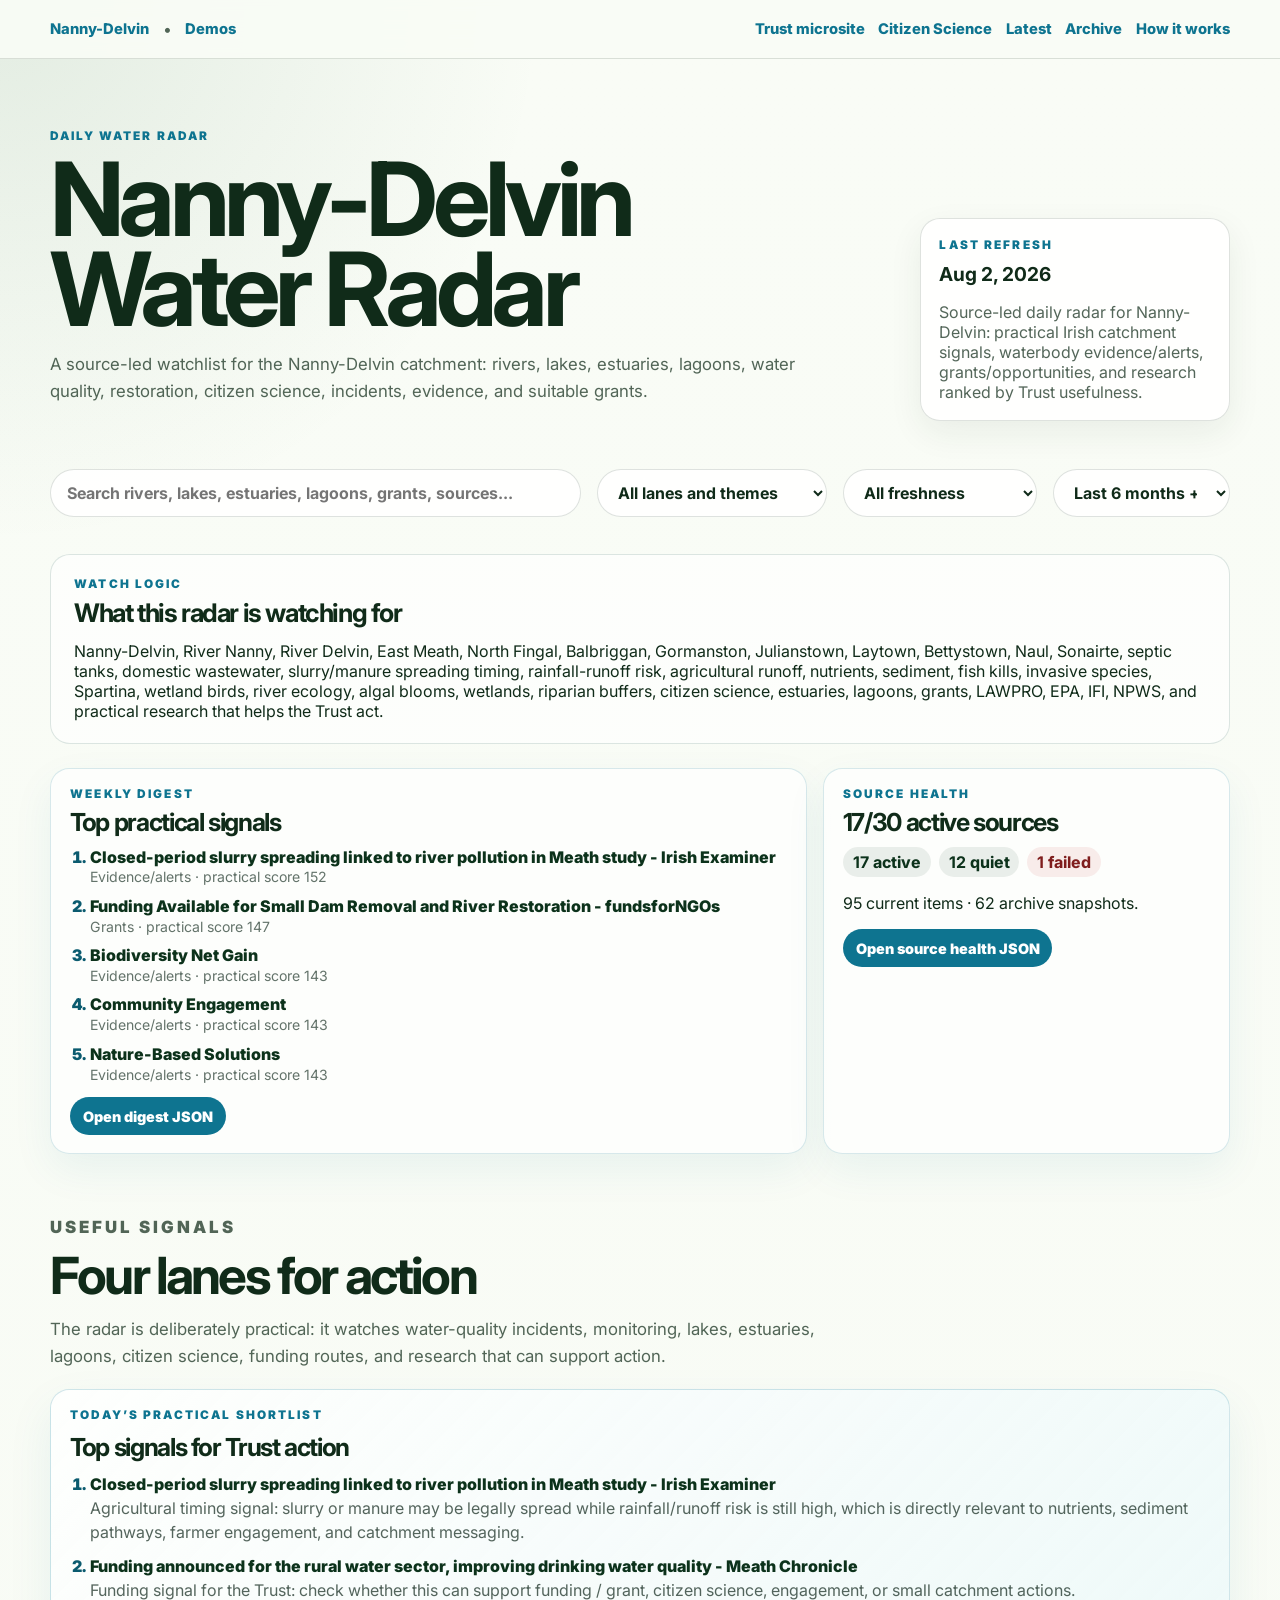
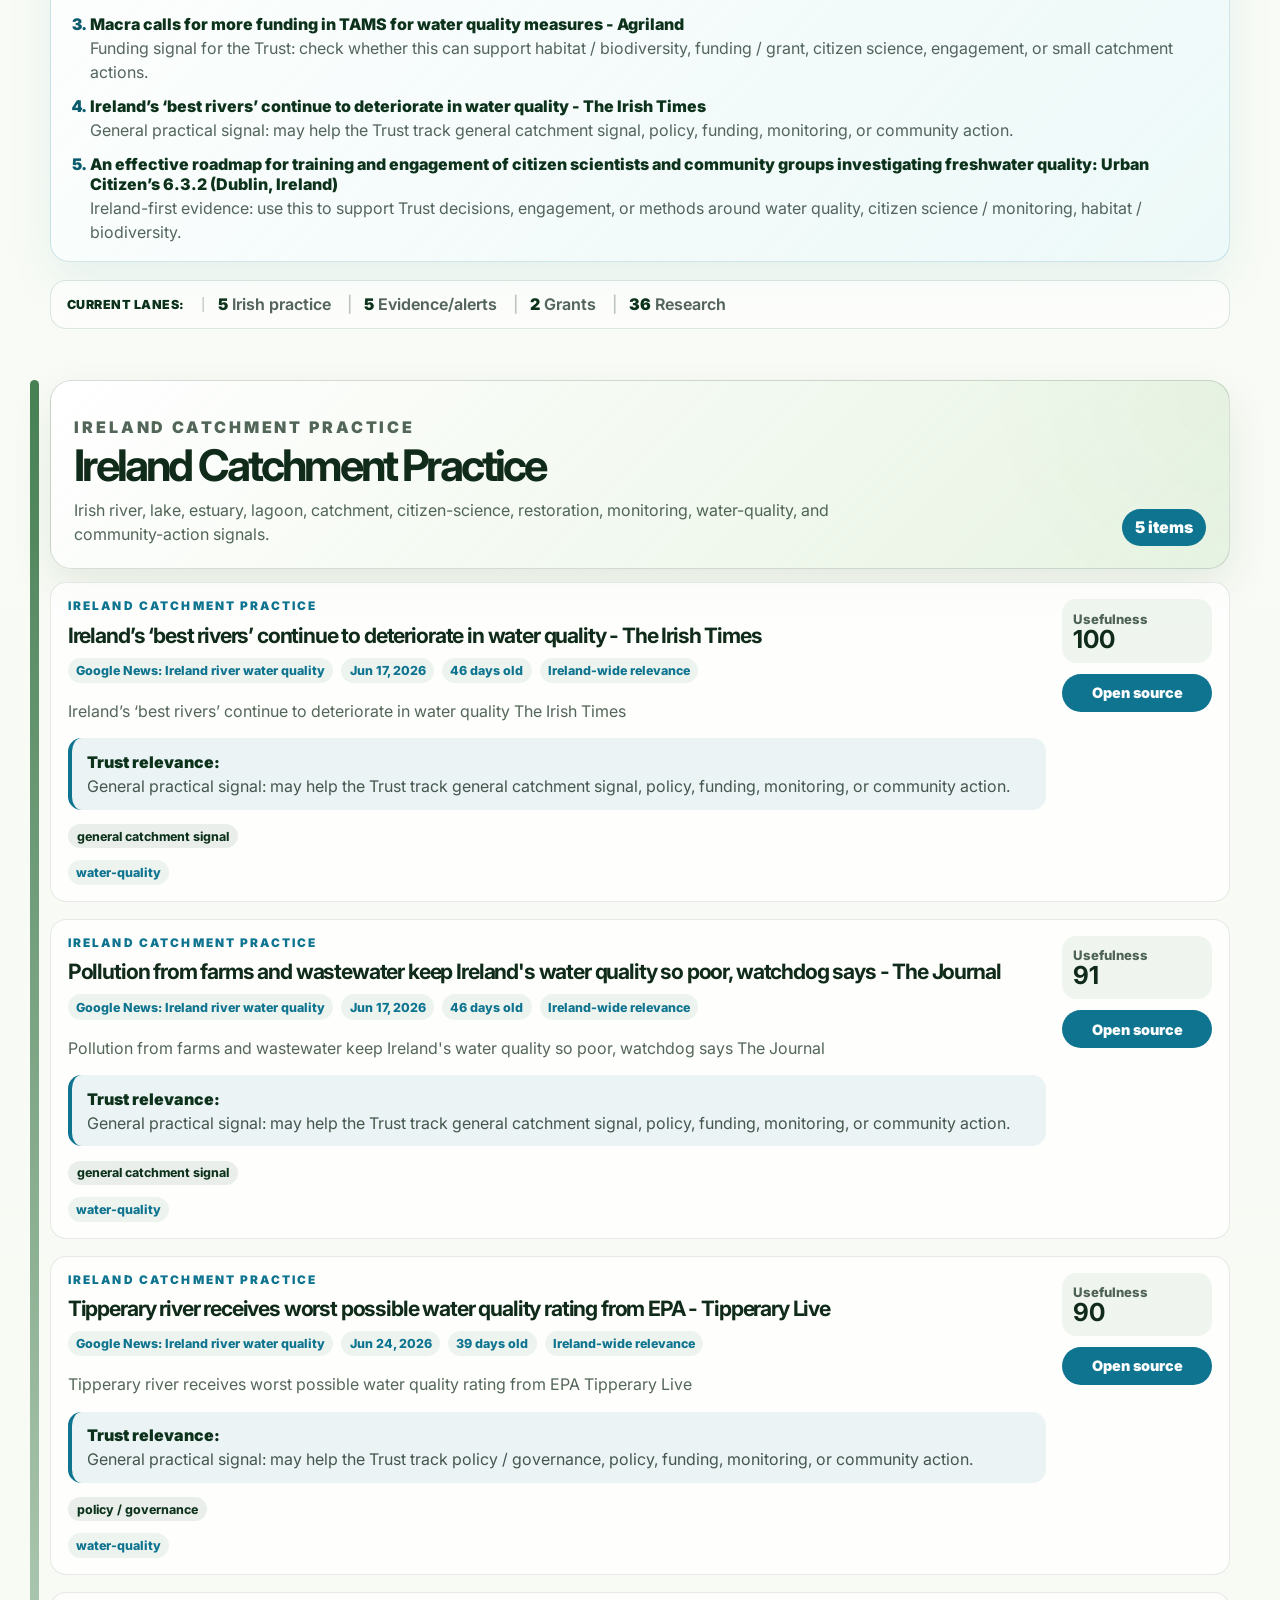
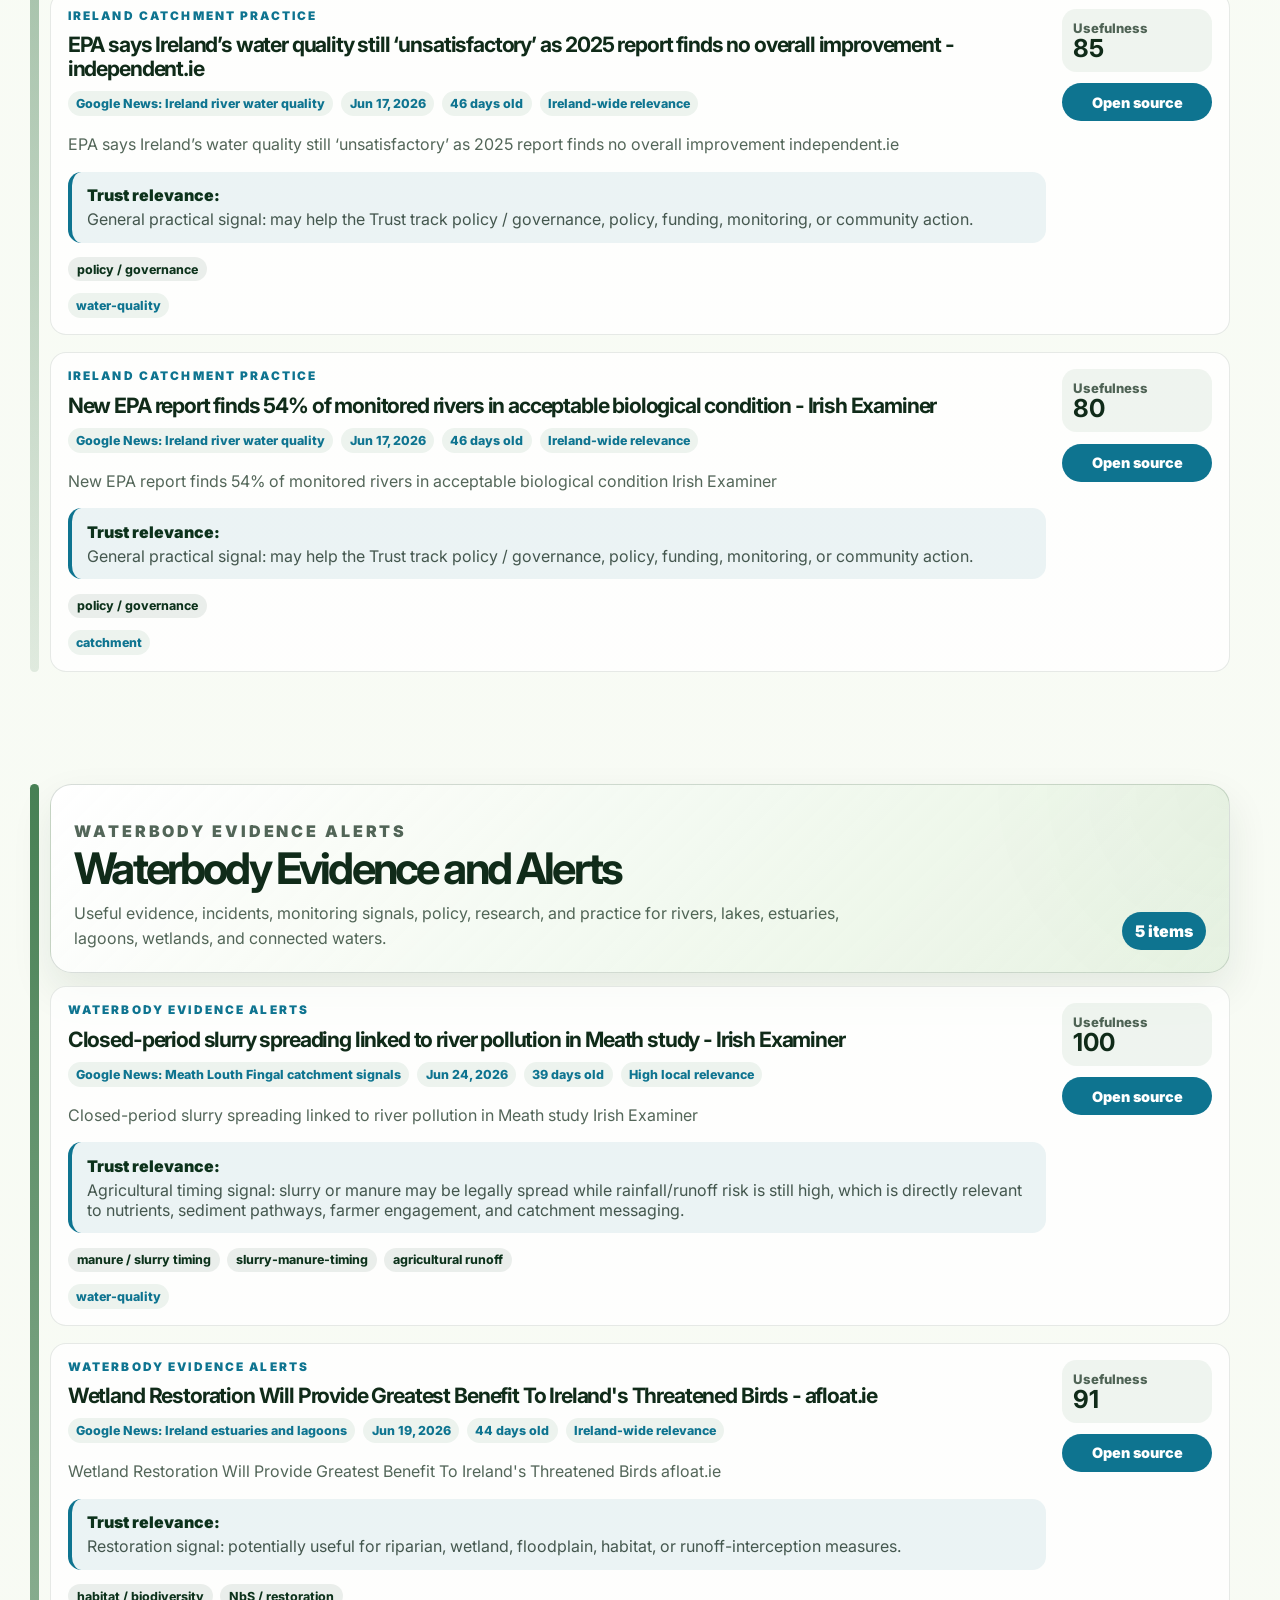
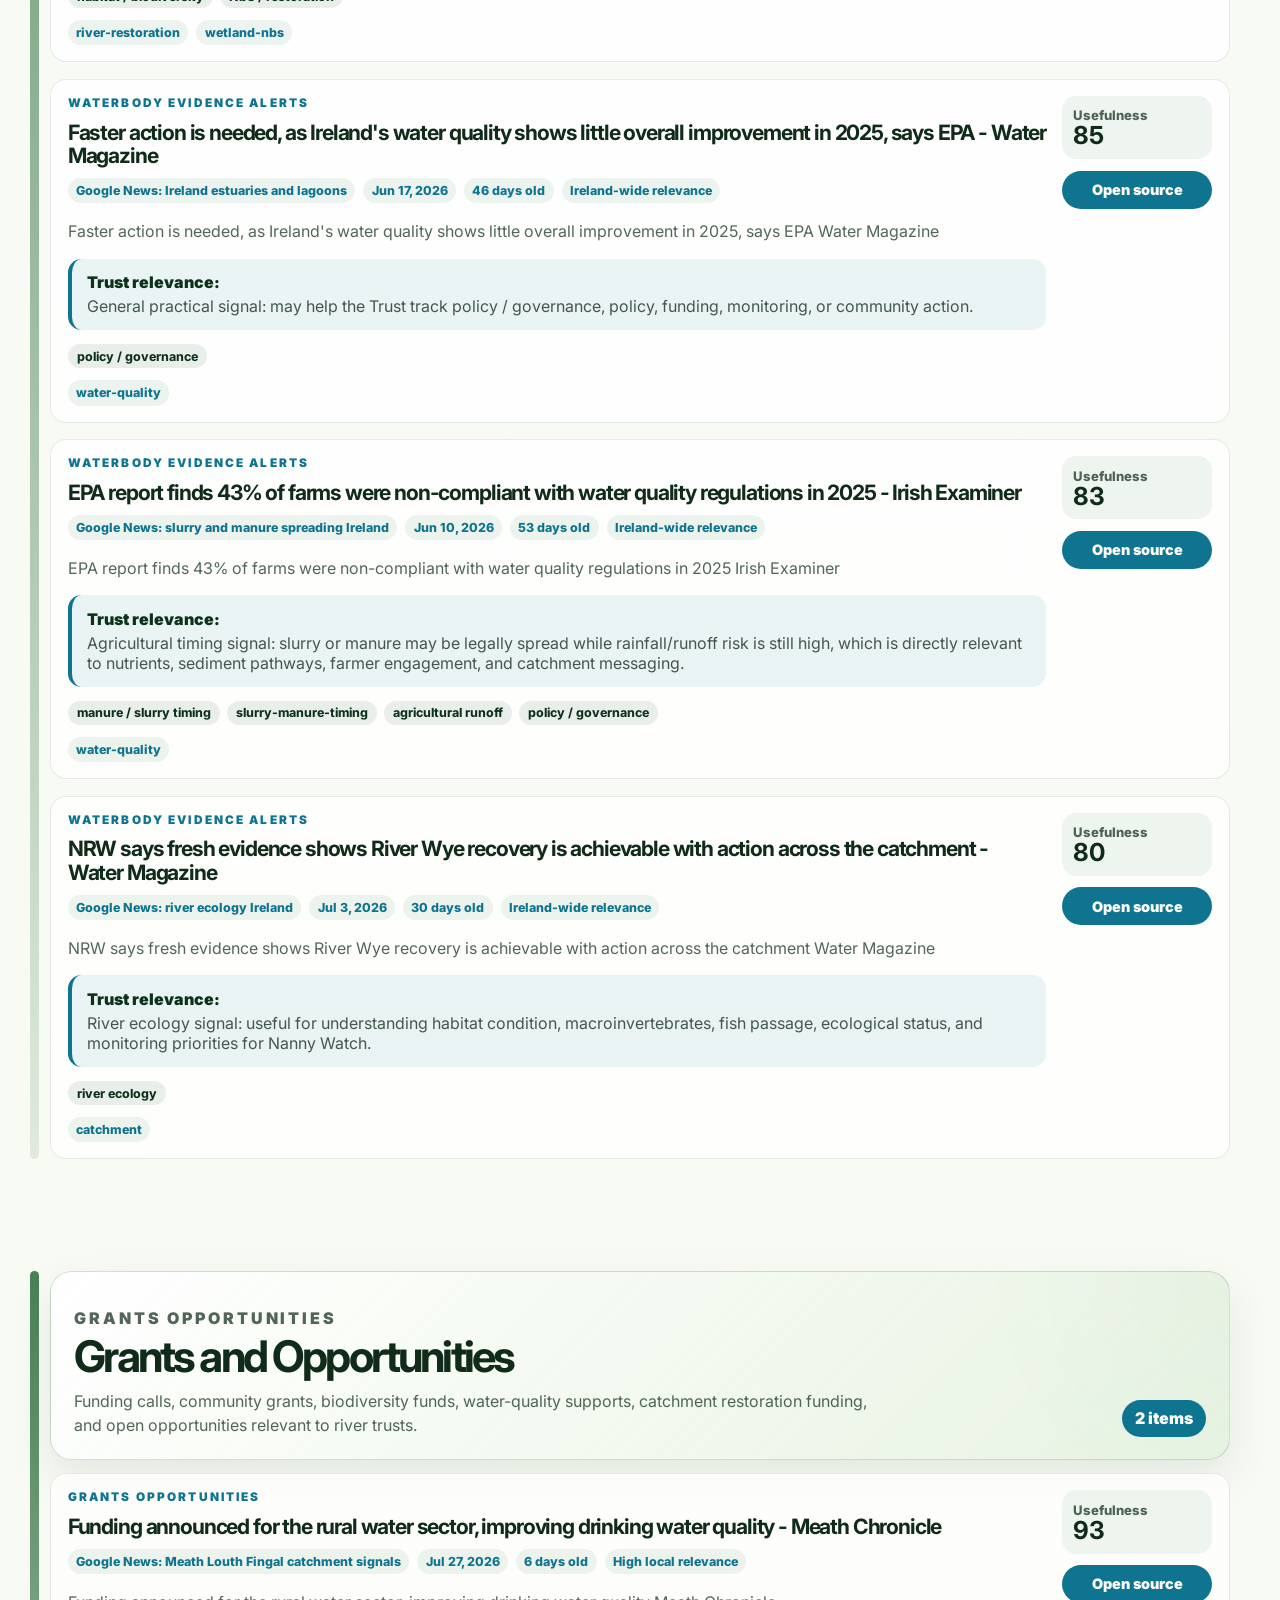
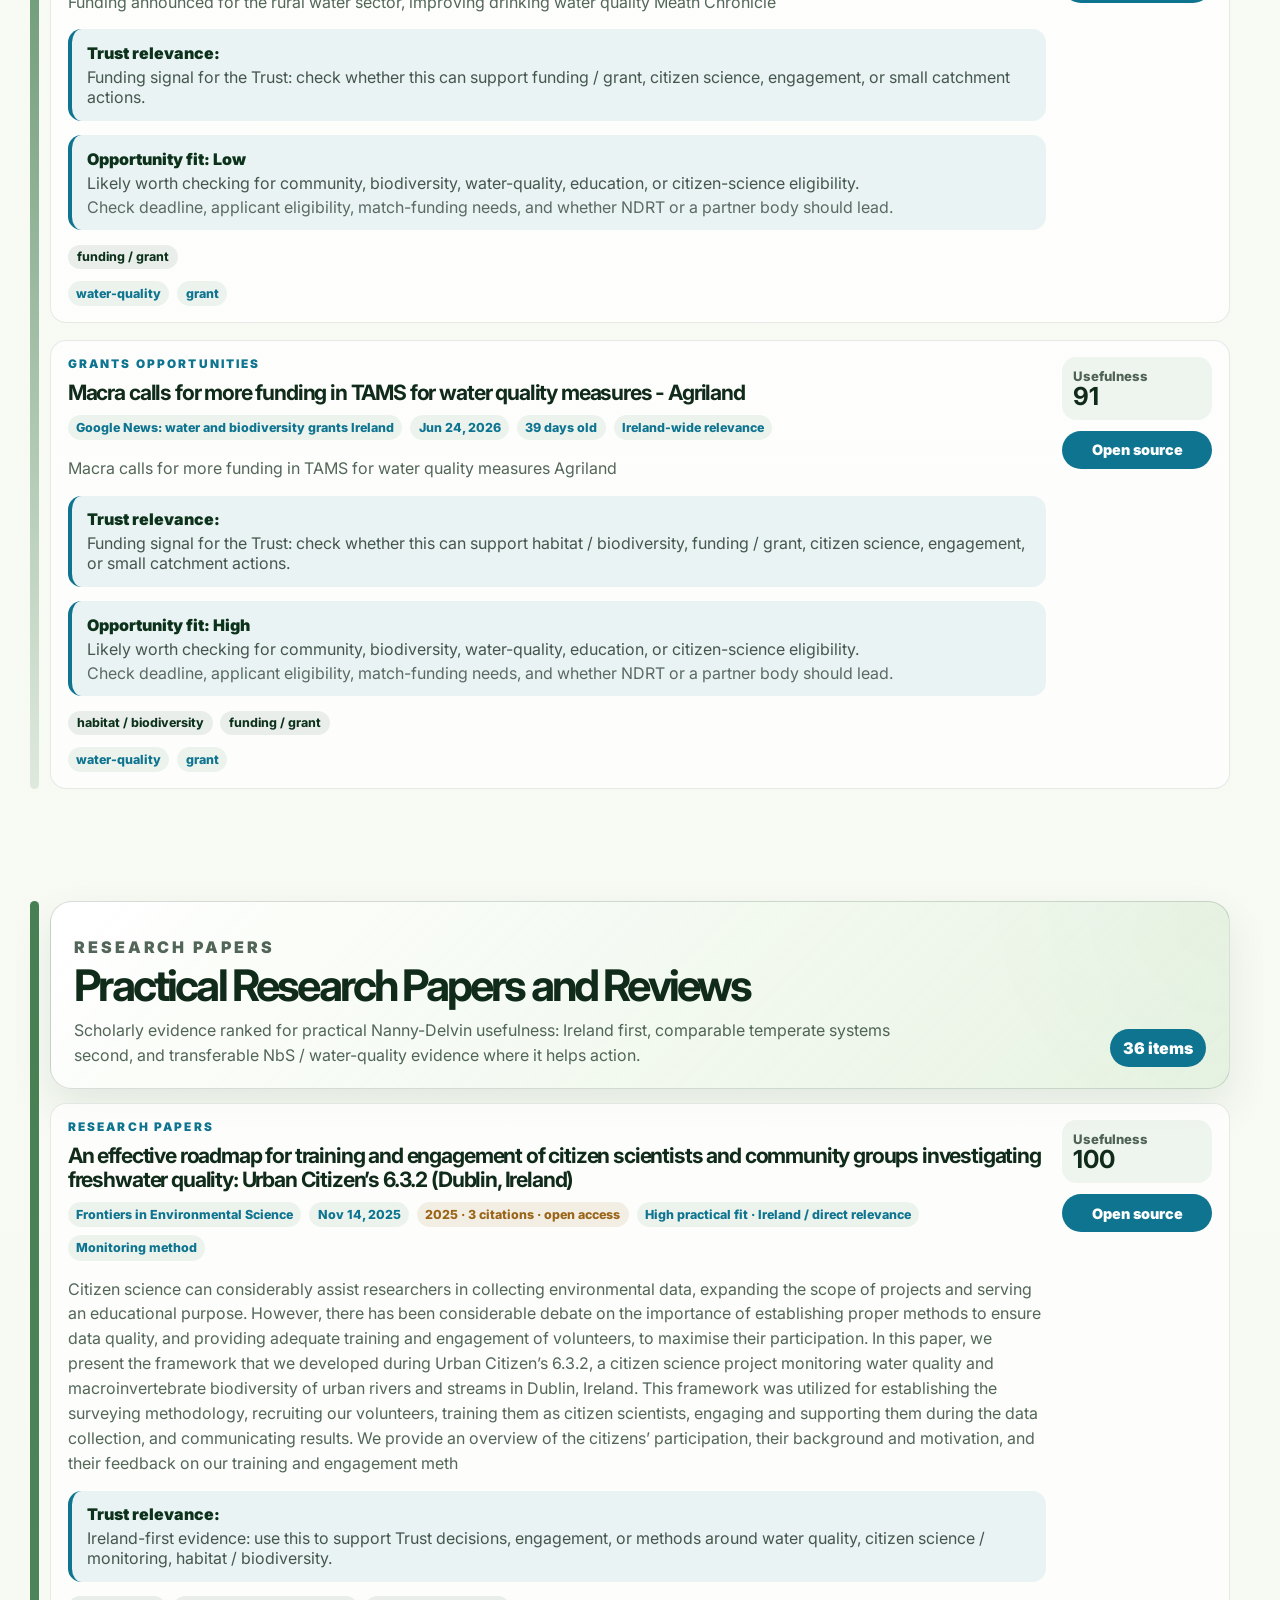
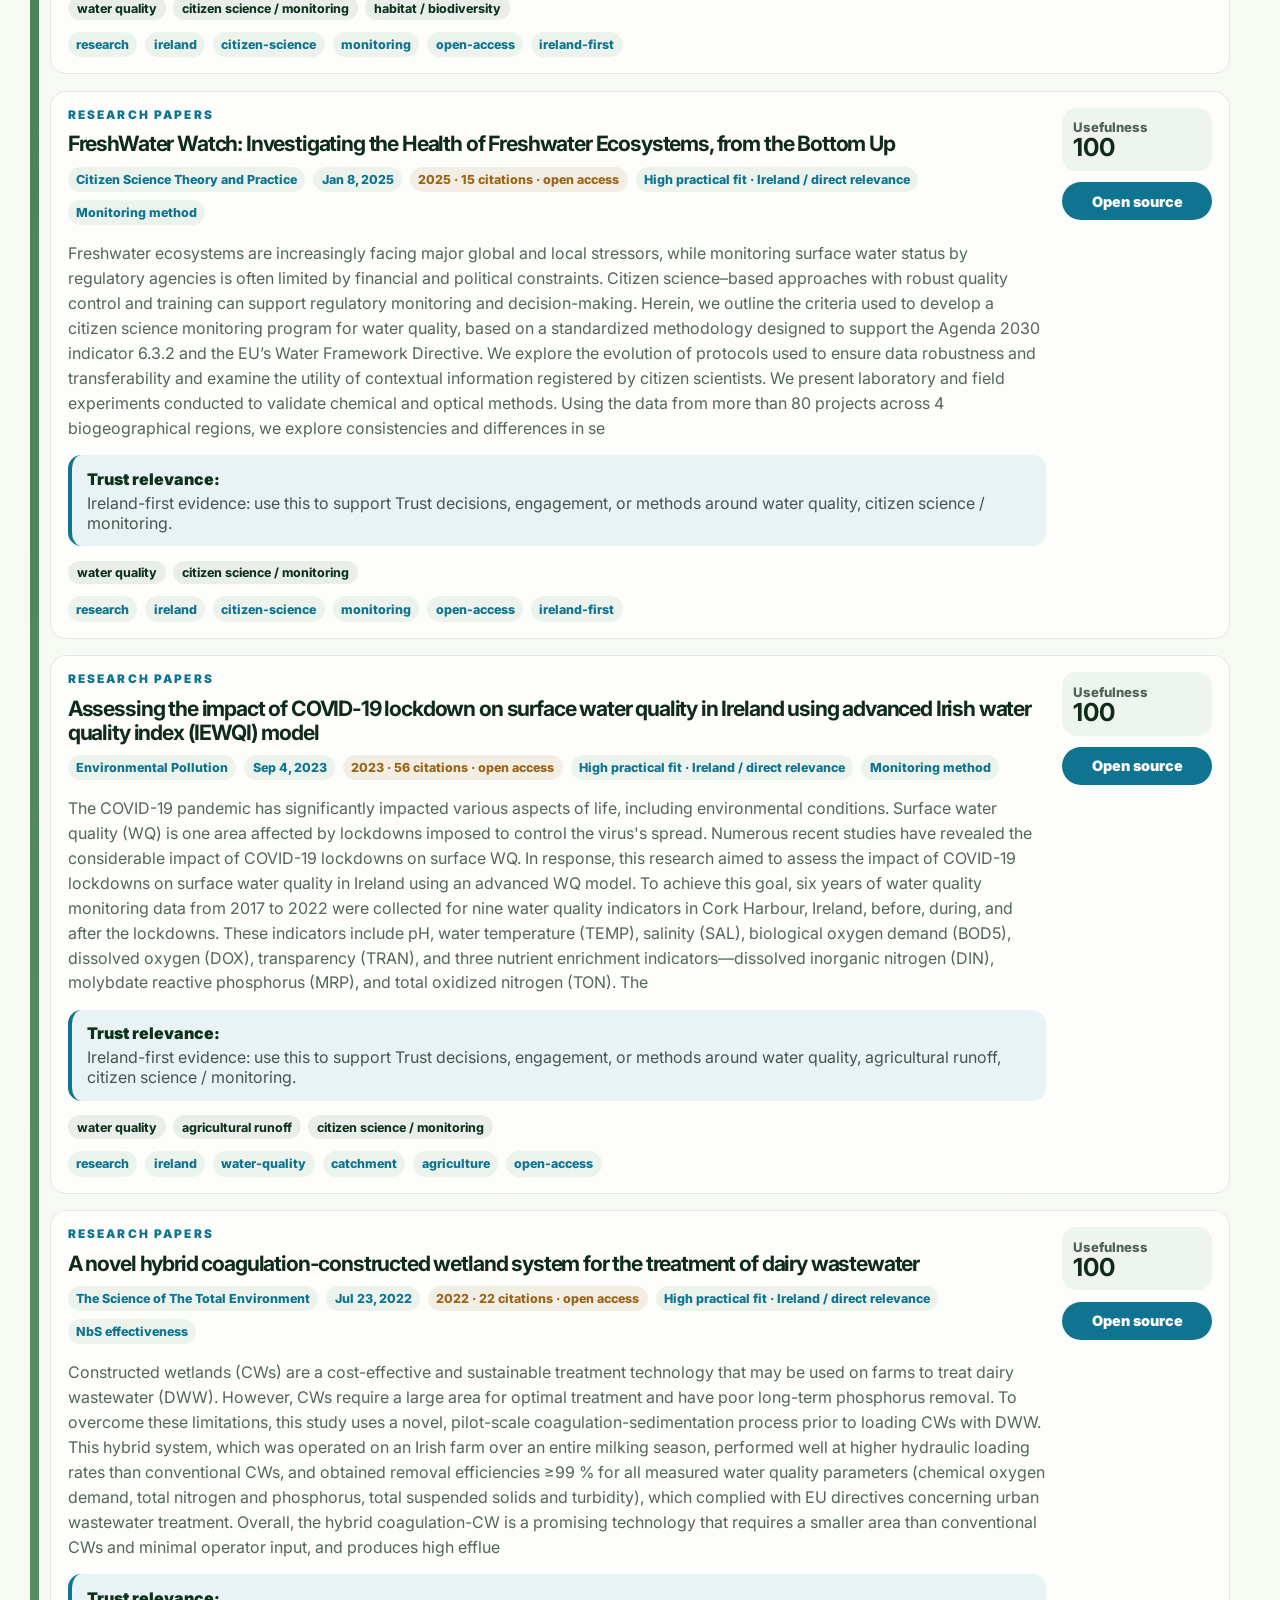
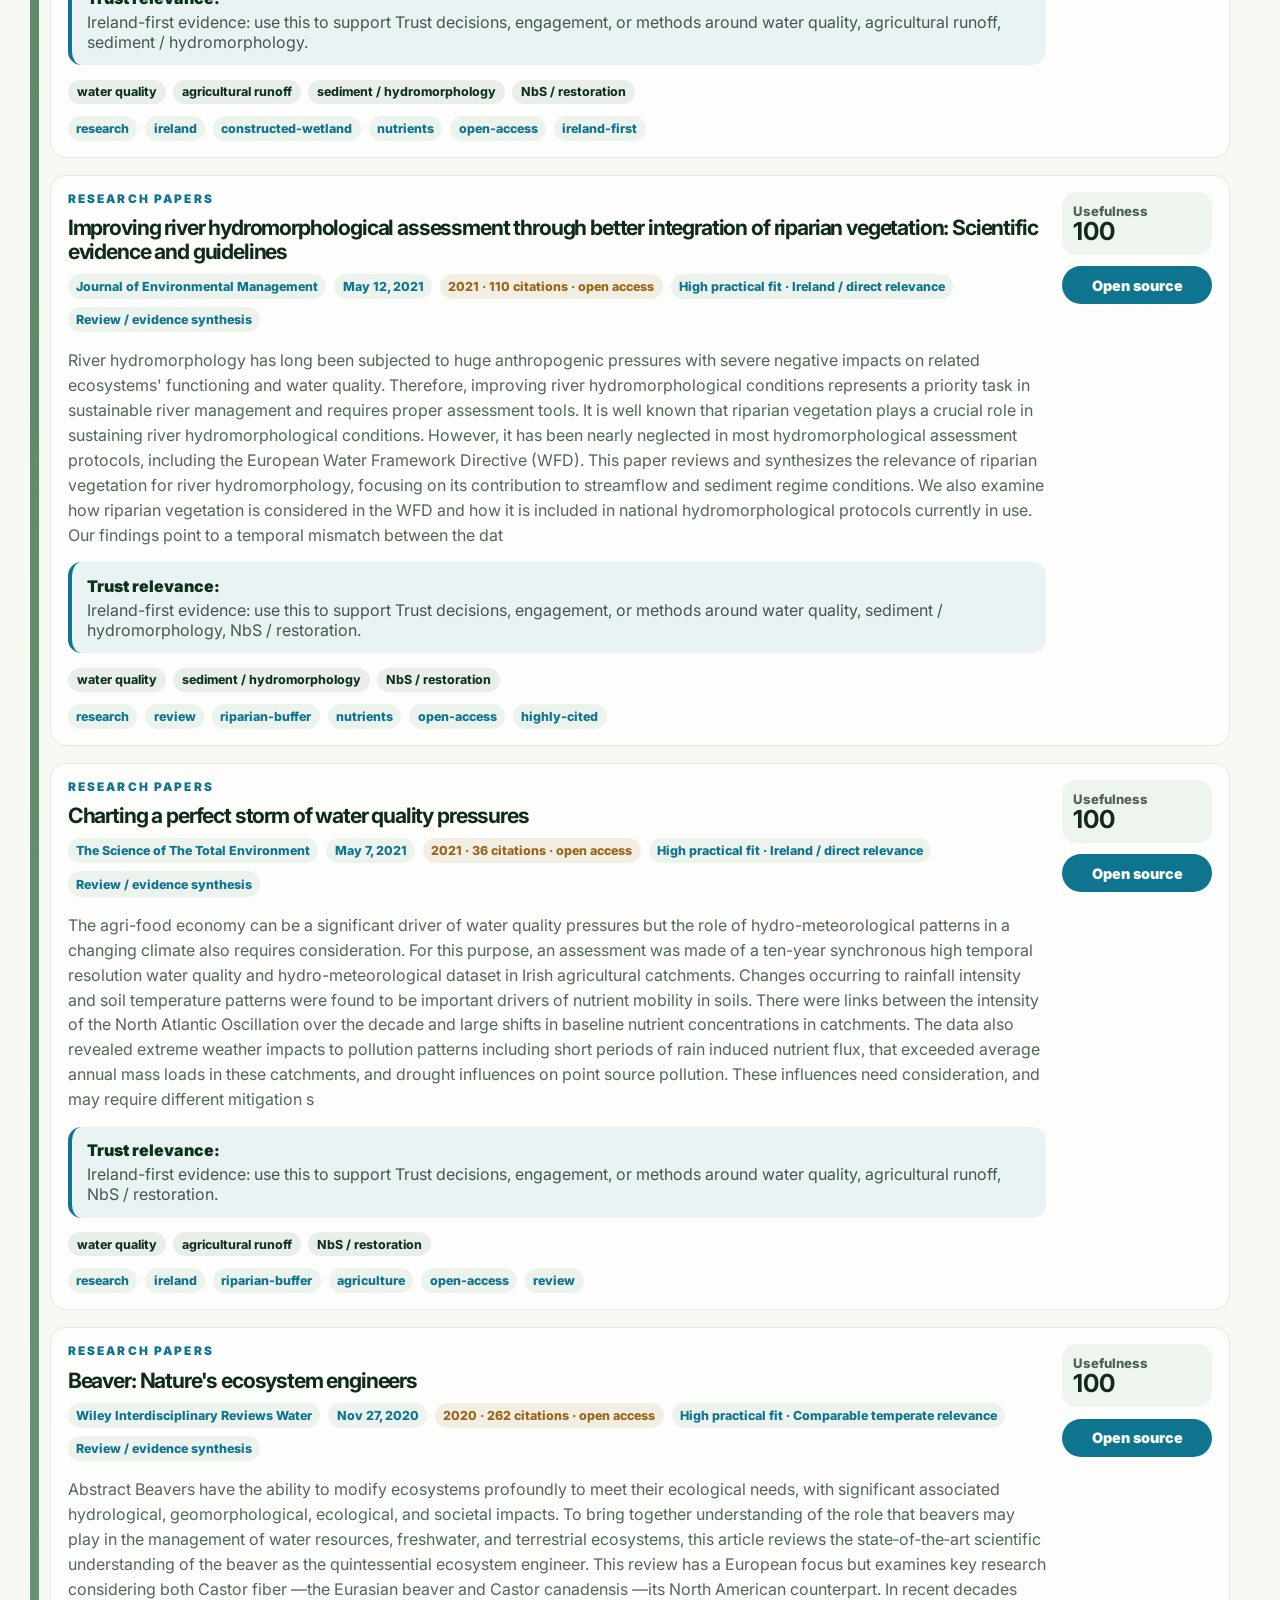
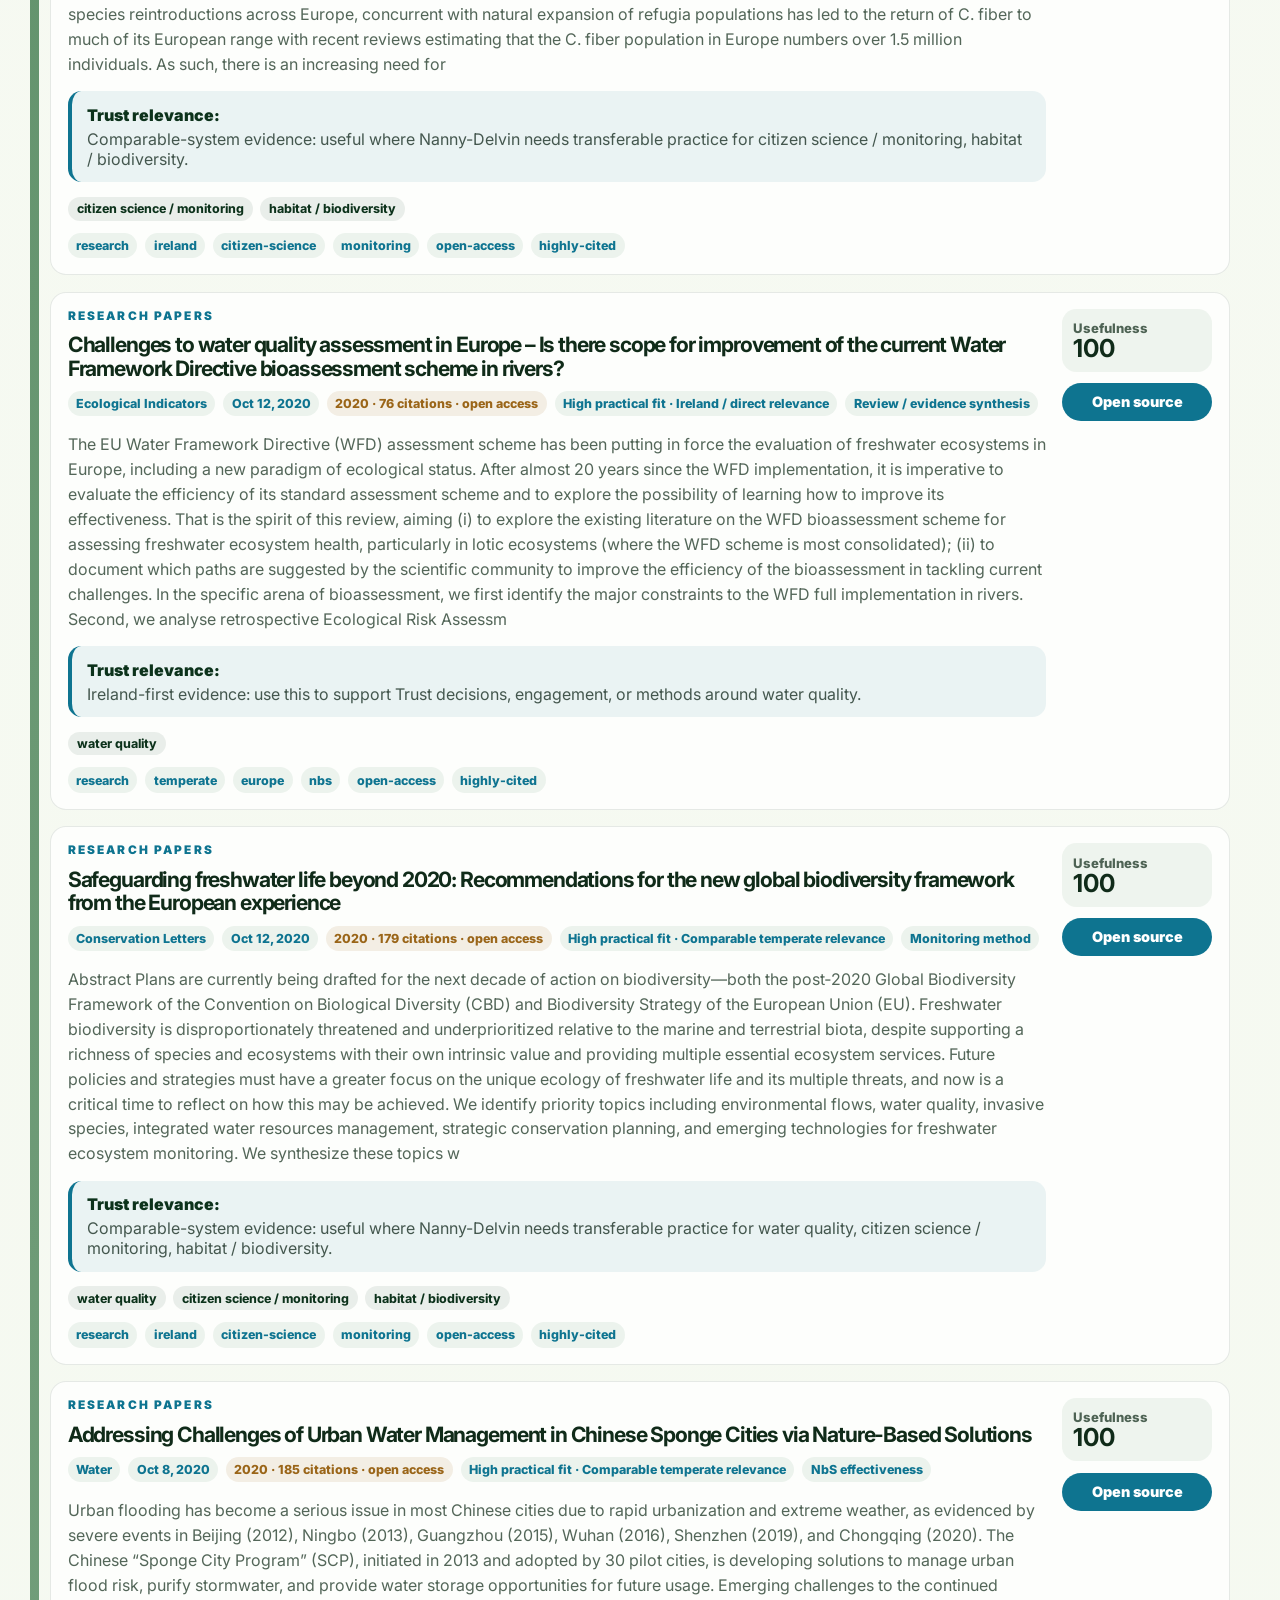
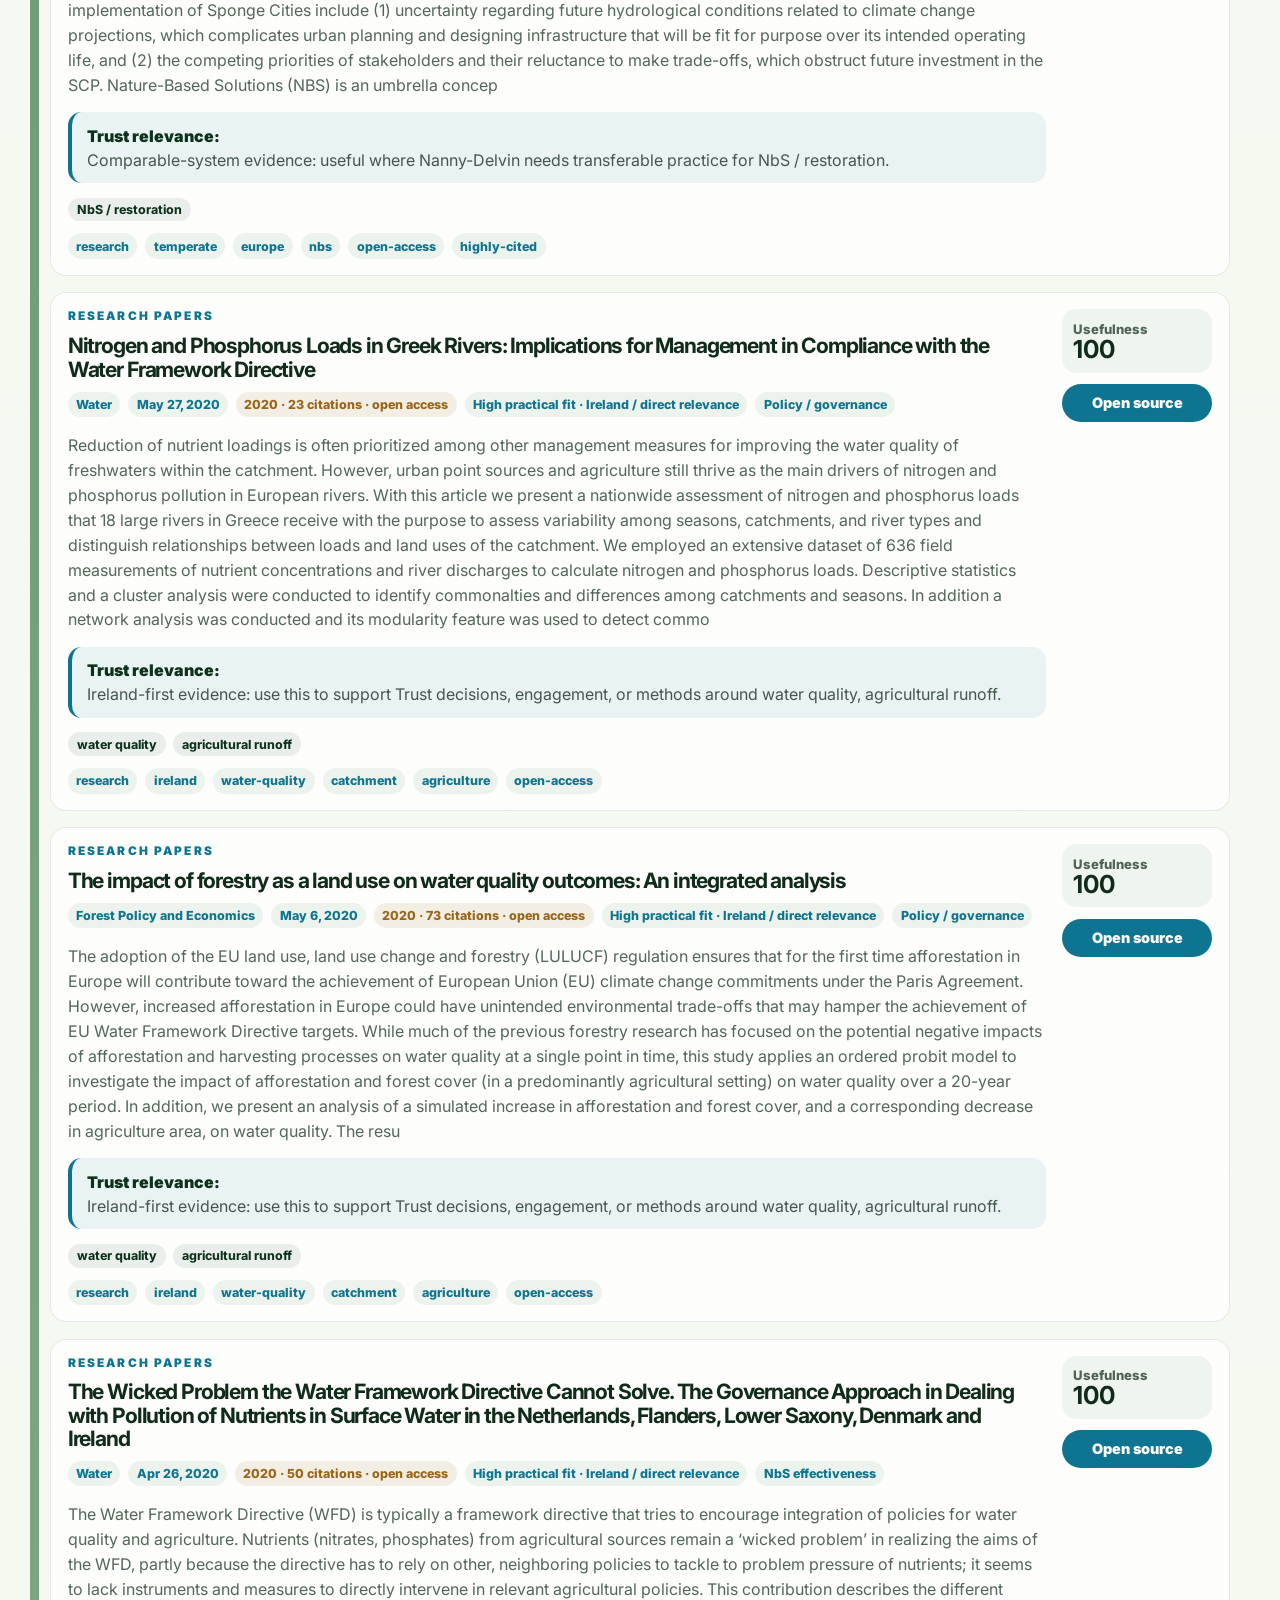
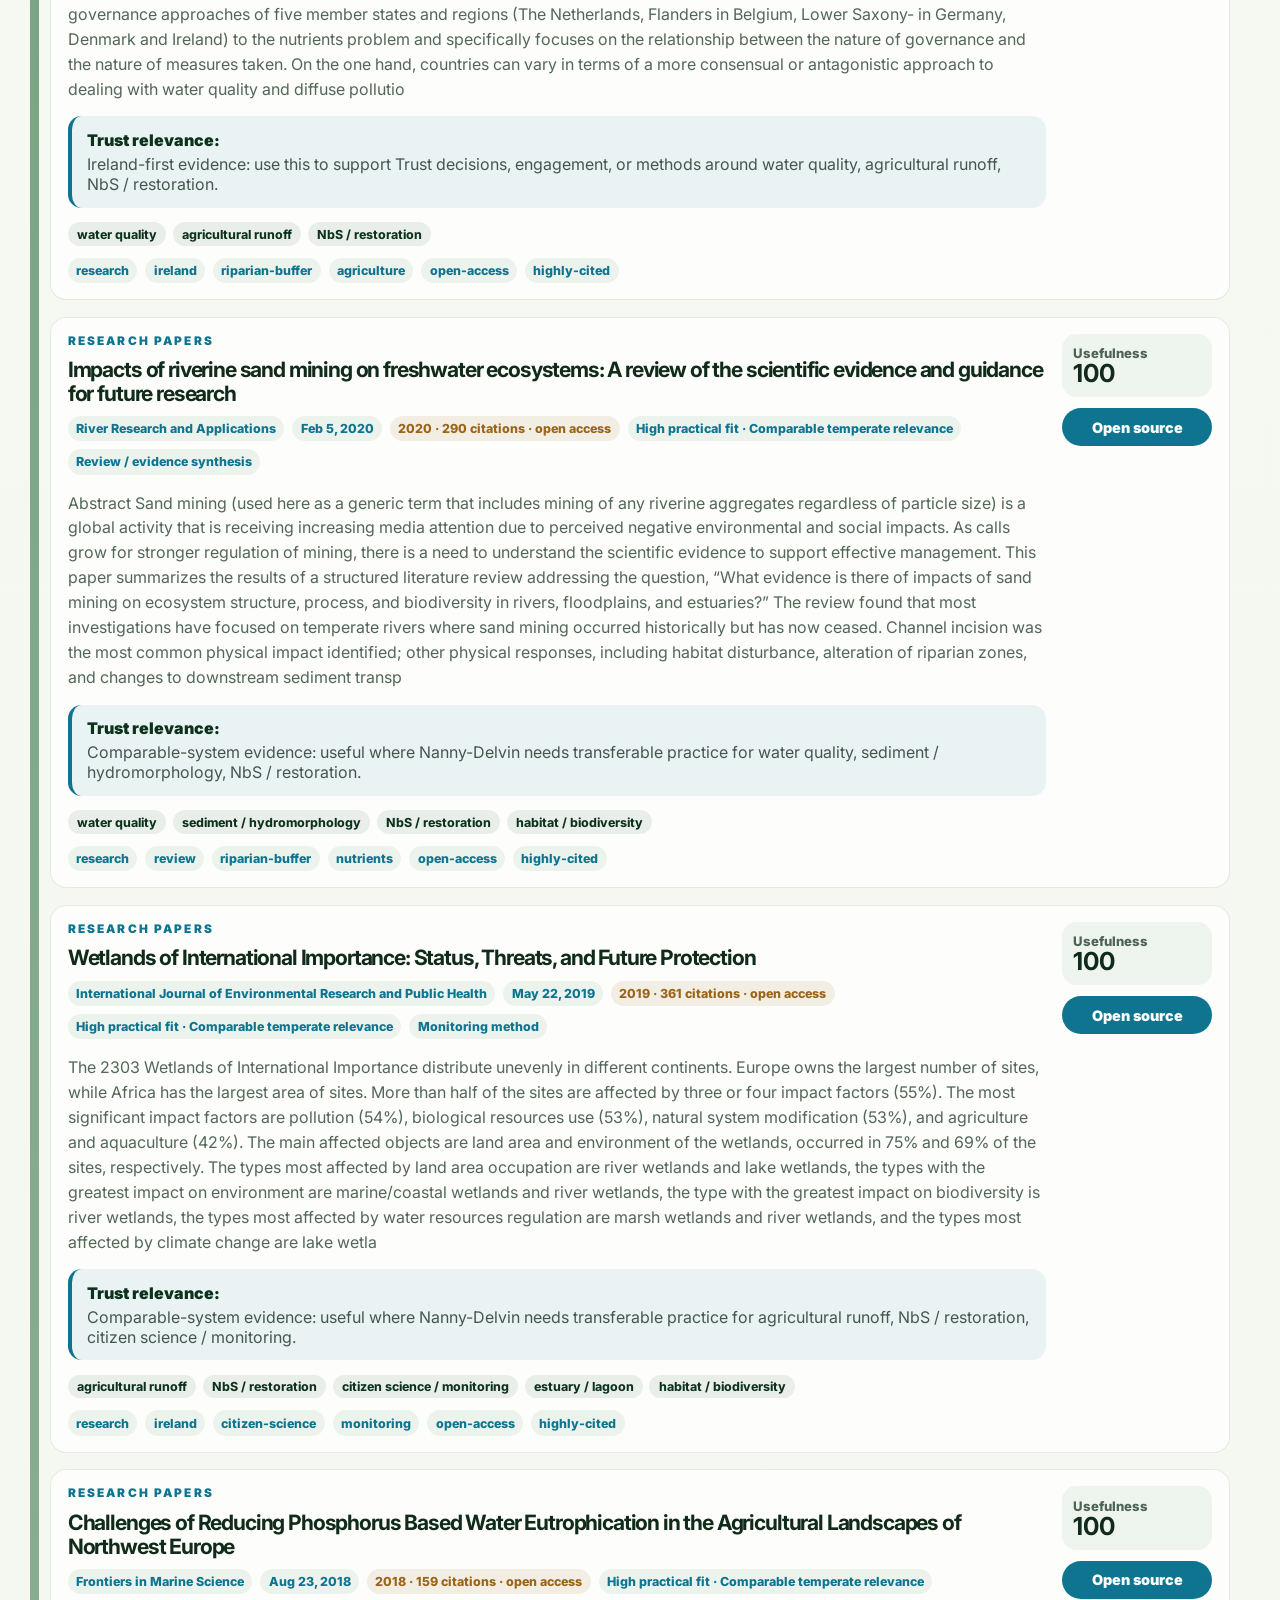
==== commit 569a96d9: "Add NDRT avatar, sharing, install support and standard footer" ====
--- a/news/index.html
+++ b/news/index.html
@@ -18,6 +18,32 @@
   <script defer src="/demos/shared/demo-doi.js"></script>
   <link rel="stylesheet" href="/demos/shared/demo-support.css" />
   <script defer src="/demos/shared/demo-support.js"></script>
+
+<!-- NDRT FEATURES START -->
+  <meta name="theme-color" content="#0F5E46" />
+  <meta name="apple-mobile-web-app-capable" content="yes" />
+  <meta name="apple-mobile-web-app-status-bar-style" content="default" />
+  <meta name="apple-mobile-web-app-title" content="Nanny-Delvin" />
+  <link rel="manifest" href="../manifest.webmanifest" />
+  <link
+    rel="icon"
+    type="image/png"
+    sizes="32x32"
+    href="../assets/icons/favicon-32.png"
+  />
+  <link
+    rel="apple-touch-icon"
+    href="../assets/icons/apple-touch-icon.png"
+  />
+  <link
+    rel="stylesheet"
+    href="../assets/css/site-tools.css"
+  />
+  <script
+    defer
+    src="../assets/js/site-tools.js"
+  ></script>
+<!-- NDRT FEATURES END -->
 </head>
 
 <body>
@@ -142,19 +168,65 @@
     </section>
   </main>
 
-  <footer class="site-footer">
-    <div class="shell footer-grid">
-      <div>
-        <p class="footer-title">Nanny-Delvin Water Radar</p>
-        <p class="footer-text">A daily radar for practical catchment intelligence and funding signals.</p>
-      </div>
-      <div class="footer-links">
-        <a href="../">Back to NDRT</a>
-        <a href="../citizen-science.html">Citizen Science Hub</a>
-        <a href="../../">Back to demos</a>
-      </div>
-    </div>
-  </footer>
+  <footer id="contact" class="site-footer">
+  <!-- NDRT STANDARD FOOTER START -->
+  <div class="shell footer-grid">
+    <div>
+      <p><strong>Nanny-Delvin Rivers Trust</strong></p>
+      <p>
+        A catchment restoration and community stewardship initiative.
+      </p>
+      <p class="footer-note">
+        Public contact details are being finalised.
+      </p>
+    </div>
+
+    <div>
+      <p><strong>Quick Links</strong></p>
+      <p><a href="../index.html">Trust homepage</a></p>
+      <p><a href="../citizen-science.html">Nanny Watch</a></p>
+      <p><a href="../news/">Water Radar</a></p>
+      <p>
+        <a href="../citizen-science.html#report">
+          Report a field update
+        </a>
+      </p>
+    </div>
+
+    <div>
+      <p><strong>Site Information</strong></p>
+      <p><a href="../privacy.html">Privacy</a></p>
+      <p><a href="../accessibility.html">Accessibility</a></p>
+      <p><a href="../LICENSE">Copyright and licence</a></p>
+      <p>
+        <a
+          href="https://doi.org/10.5281/zenodo.21777313"
+          target="_blank"
+          rel="noopener noreferrer"
+        >
+          Cite this website
+        </a>
+      </p>
+    </div>
+
+    <div class="footer-meta">
+      <p>© 2026 Nanny-Delvin Rivers Trust.</p>
+      <p>
+        Website designed, written and developed by
+        <strong>André C. Baumann</strong> as a voluntary contribution to the
+        Nanny-Delvin Rivers Trust.
+        <a
+          href="https://doi.org/10.5281/zenodo.21777313"
+          target="_blank"
+          rel="noopener noreferrer"
+        >
+          Versioned release archived on Zenodo
+        </a>.
+      </p>
+    </div>
+  </div>
+  <!-- NDRT STANDARD FOOTER END -->
+</footer>
 
   <script src="js/news.js"></script>
 </body>
--- a/assets/css/site-tools.css
+++ b/assets/css/site-tools.css
@@ -0,0 +1,173 @@
+/* NDRT logo, sharing, install and footer additions */
+
+.logo-mark.logo-mark-image {
+  overflow: hidden;
+  padding: 0.08rem;
+  background: #ffffff;
+  border: 1px solid rgba(15, 94, 70, 0.12);
+}
+
+.logo-avatar {
+  width: 100%;
+  height: 100%;
+  object-fit: cover;
+  border-radius: 999px;
+}
+
+.site-tools {
+  display: inline-flex;
+  align-items: center;
+  gap: 0.35rem;
+}
+
+.site-tool-button {
+  width: 2.45rem;
+  height: 2.45rem;
+  display: inline-grid;
+  place-items: center;
+  flex: 0 0 auto;
+  border: 1px solid rgba(15, 94, 70, 0.16);
+  border-radius: 999px;
+  background: rgba(255, 255, 255, 0.82);
+  color: var(--brand);
+  cursor: pointer;
+  transition:
+    transform var(--transition),
+    background var(--transition),
+    border-color var(--transition);
+}
+
+.site-tool-button:hover {
+  transform: translateY(-1px);
+  background: var(--accent);
+  border-color: rgba(15, 94, 70, 0.28);
+}
+
+.site-tool-button:focus-visible {
+  outline: 3px solid rgba(121, 181, 142, 0.42);
+  outline-offset: 2px;
+}
+
+.site-tool-button svg {
+  width: 1.15rem;
+  height: 1.15rem;
+  fill: currentColor;
+}
+
+.site-tool-button[hidden] {
+  display: none !important;
+}
+
+.site-toast {
+  position: fixed;
+  left: 50%;
+  bottom: 1.25rem;
+  z-index: 1000;
+  max-width: min(90vw, 34rem);
+  padding: 0.8rem 1rem;
+  border-radius: 999px;
+  background: #16342a;
+  color: #ffffff;
+  box-shadow: 0 16px 40px rgba(16, 48, 38, 0.22);
+  opacity: 0;
+  transform: translate(-50%, 1rem);
+  pointer-events: none;
+  transition: opacity 0.2s ease, transform 0.2s ease;
+}
+
+.site-toast.is-visible {
+  opacity: 1;
+  transform: translate(-50%, 0);
+}
+
+.site-dialog {
+  width: min(calc(100% - 2rem), 30rem);
+  padding: 0;
+  border: 0;
+  border-radius: 24px;
+  color: var(--text);
+  background: var(--surface);
+  box-shadow: 0 28px 80px rgba(16, 48, 38, 0.28);
+}
+
+.site-dialog::backdrop {
+  background: rgba(11, 35, 28, 0.48);
+  backdrop-filter: blur(4px);
+}
+
+.site-dialog-inner {
+  position: relative;
+  padding: 2rem;
+  text-align: center;
+}
+
+.site-dialog-inner h2 {
+  margin: 0.9rem 0 0.7rem;
+  color: var(--brand);
+}
+
+.site-dialog-logo {
+  width: 72px;
+  height: 72px;
+  margin: 0 auto;
+  border-radius: 999px;
+}
+
+.site-dialog-close {
+  position: absolute;
+  top: 0.65rem;
+  right: 0.8rem;
+  width: 2.2rem;
+  height: 2.2rem;
+  border: 0;
+  border-radius: 999px;
+  background: transparent;
+  color: var(--muted);
+  font-size: 1.8rem;
+  line-height: 1;
+  cursor: pointer;
+}
+
+.site-dialog-done {
+  margin-top: 0.65rem;
+}
+
+.site-footer .footer-grid {
+  grid-template-columns: repeat(3, minmax(0, 1fr));
+}
+
+.footer-meta {
+  grid-column: 1 / -1;
+  padding-top: 1.4rem;
+  margin-top: 0.25rem;
+  border-top: 1px solid var(--border);
+  color: var(--muted);
+  font-size: 0.92rem;
+}
+
+.footer-meta p {
+  margin: 0.35rem 0;
+}
+
+.site-footer a:hover,
+.site-footer a:focus-visible {
+  color: var(--brand);
+  text-decoration: underline;
+}
+
+@media (max-width: 760px) {
+  .site-footer .footer-grid {
+    grid-template-columns: 1fr;
+  }
+
+  .footer-meta {
+    grid-column: 1;
+  }
+}
+
+@media (prefers-reduced-motion: reduce) {
+  .site-tool-button,
+  .site-toast {
+    transition: none;
+  }
+}
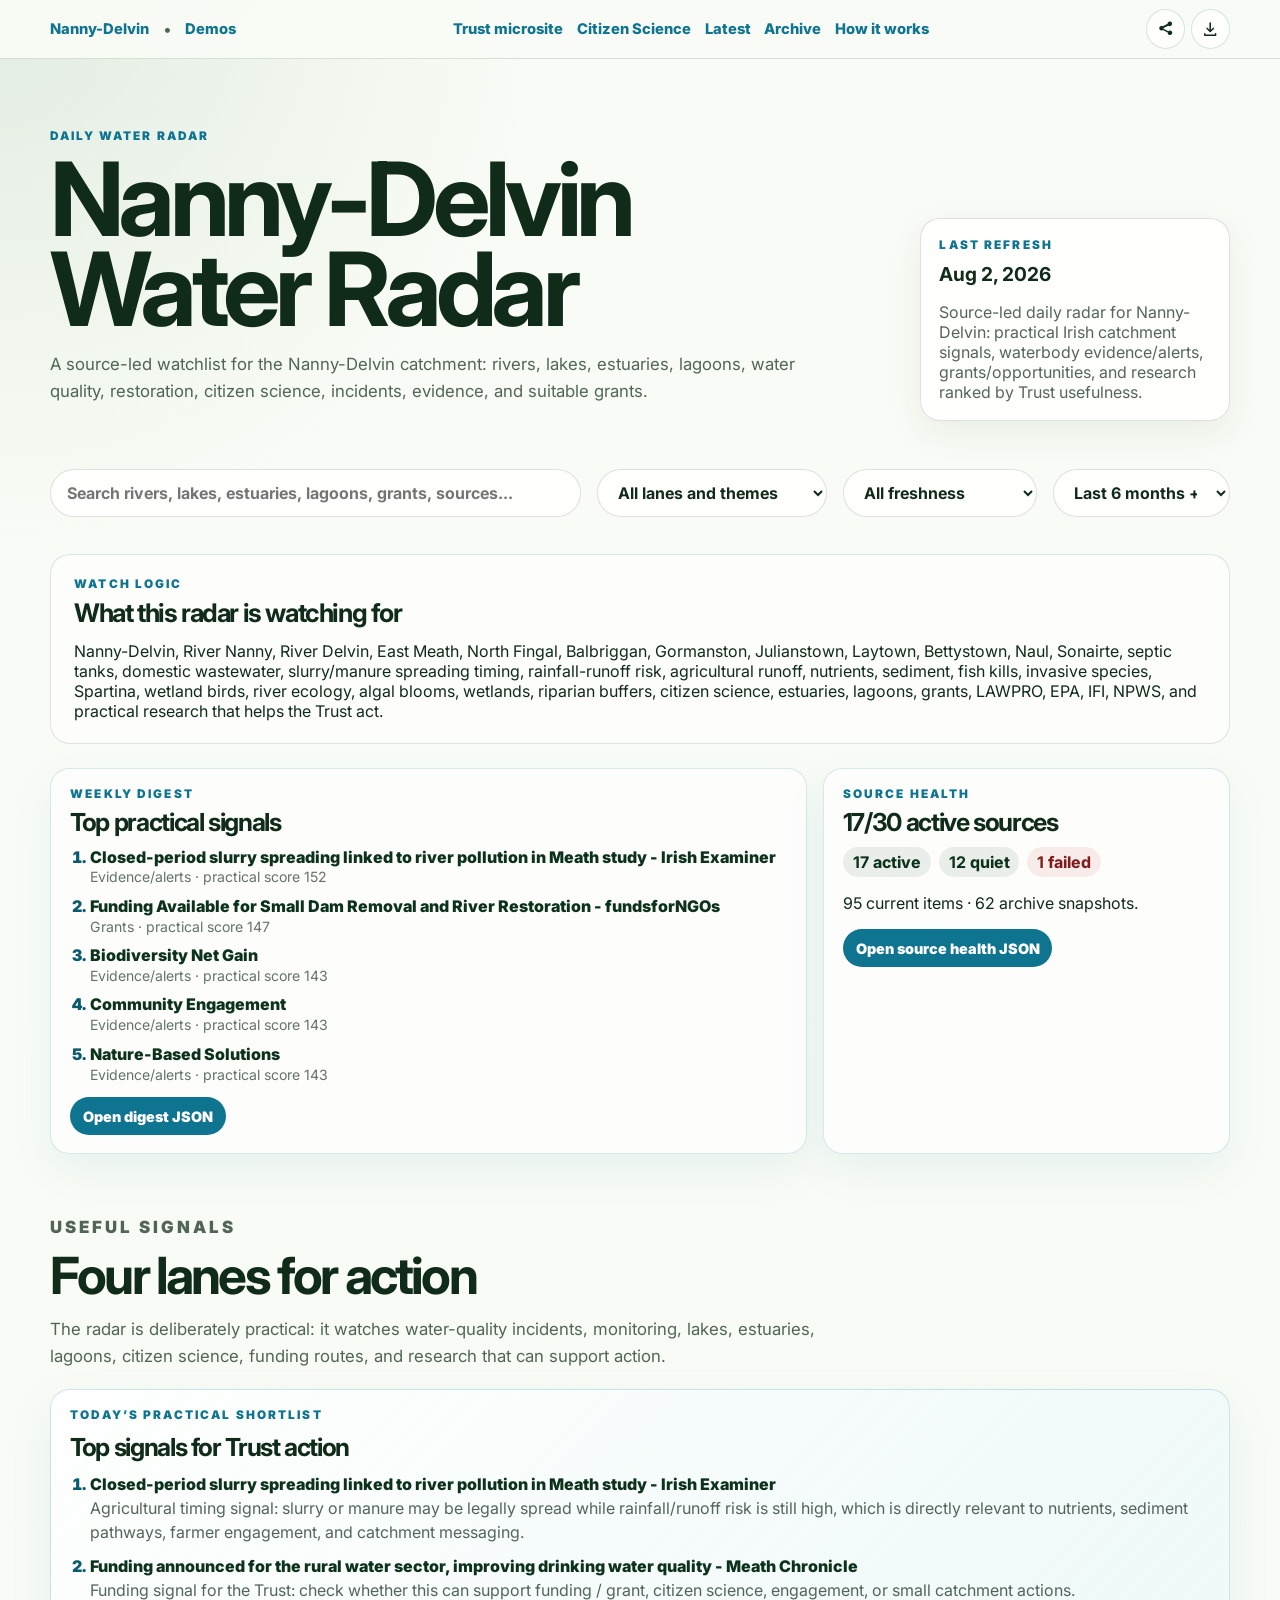
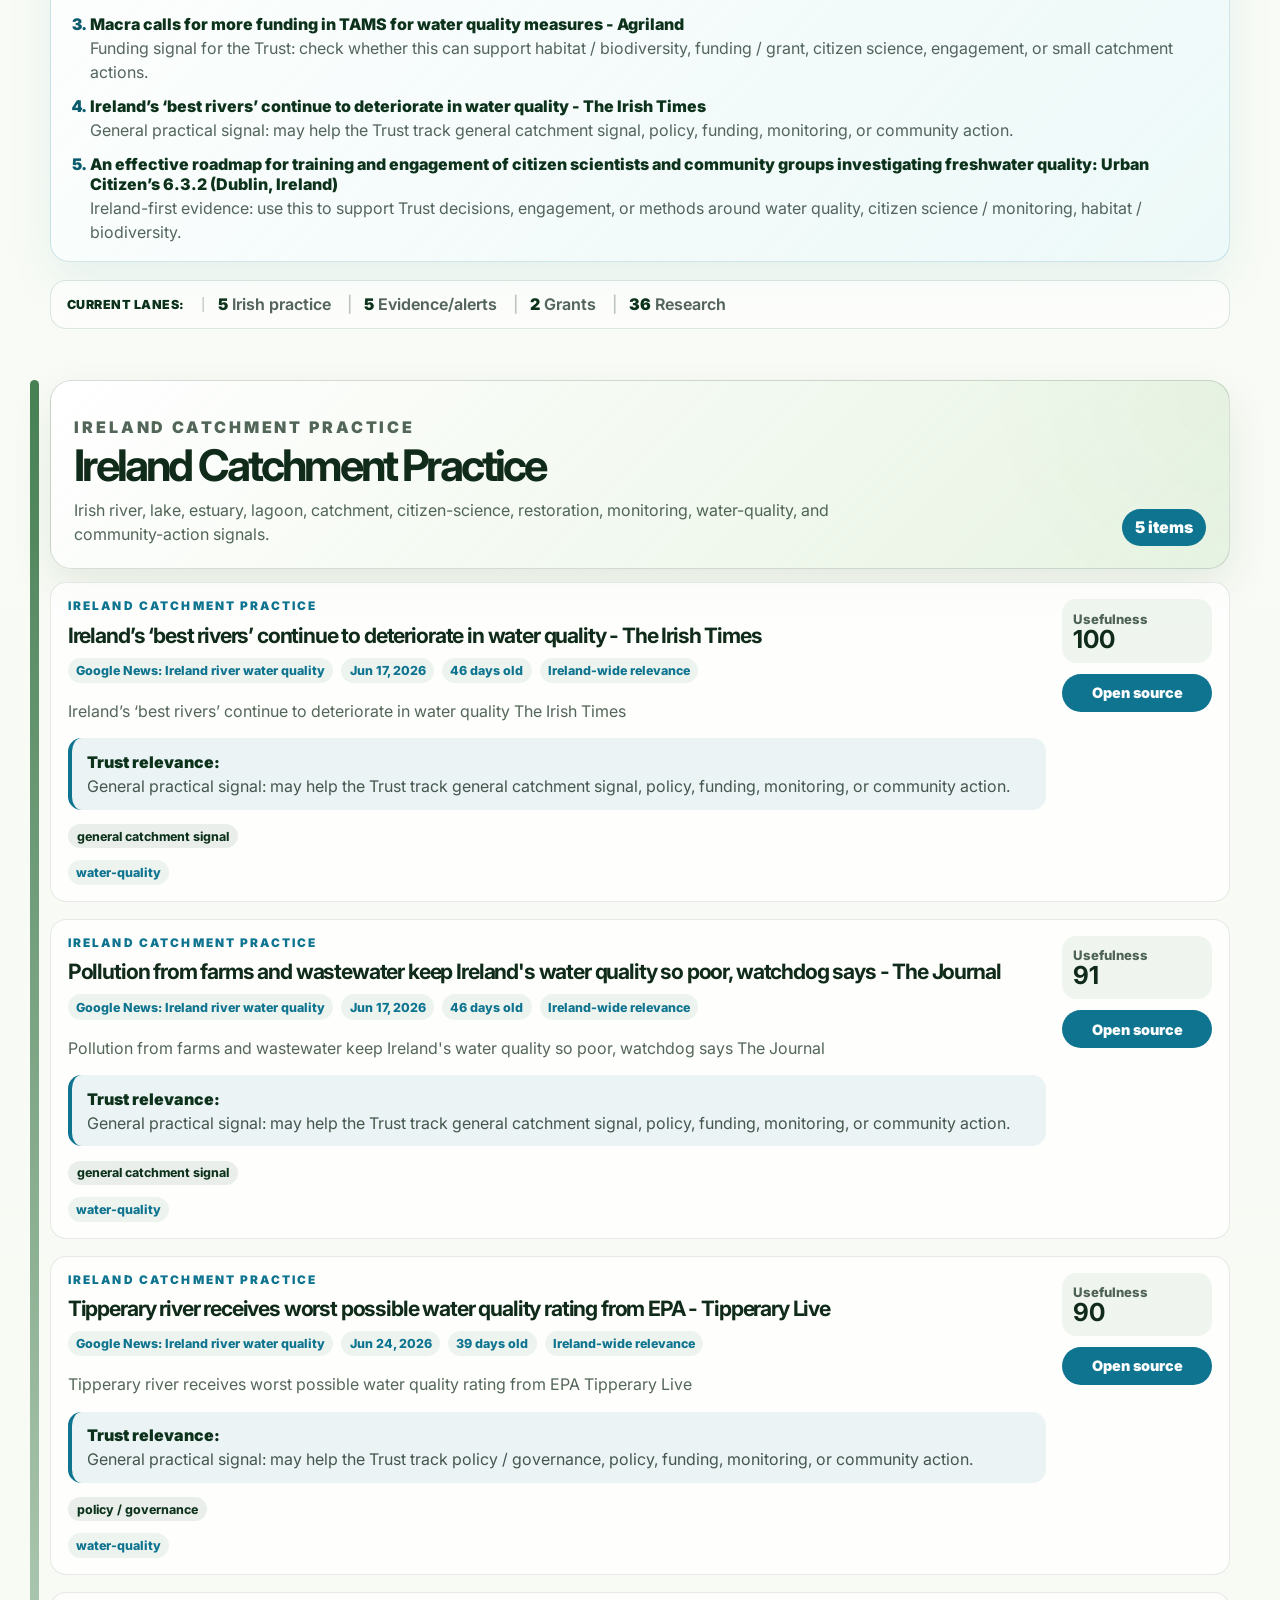
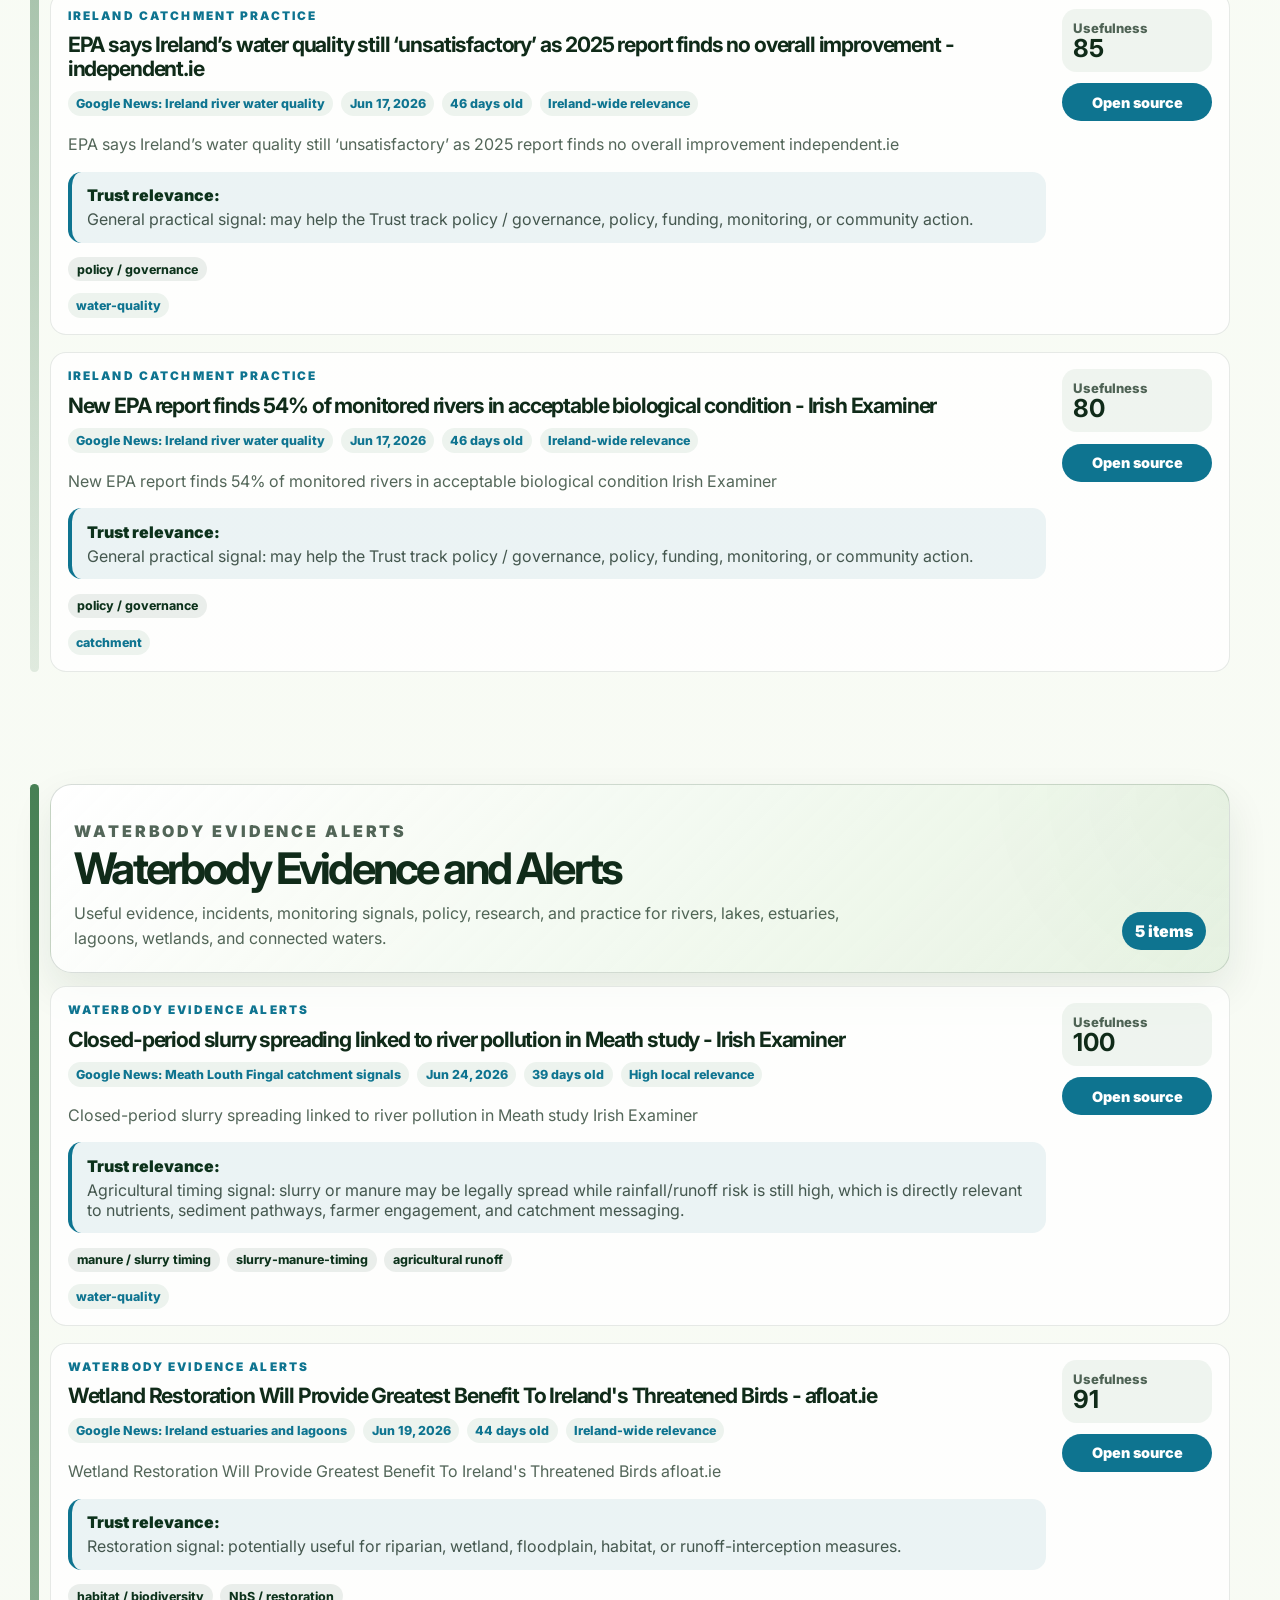
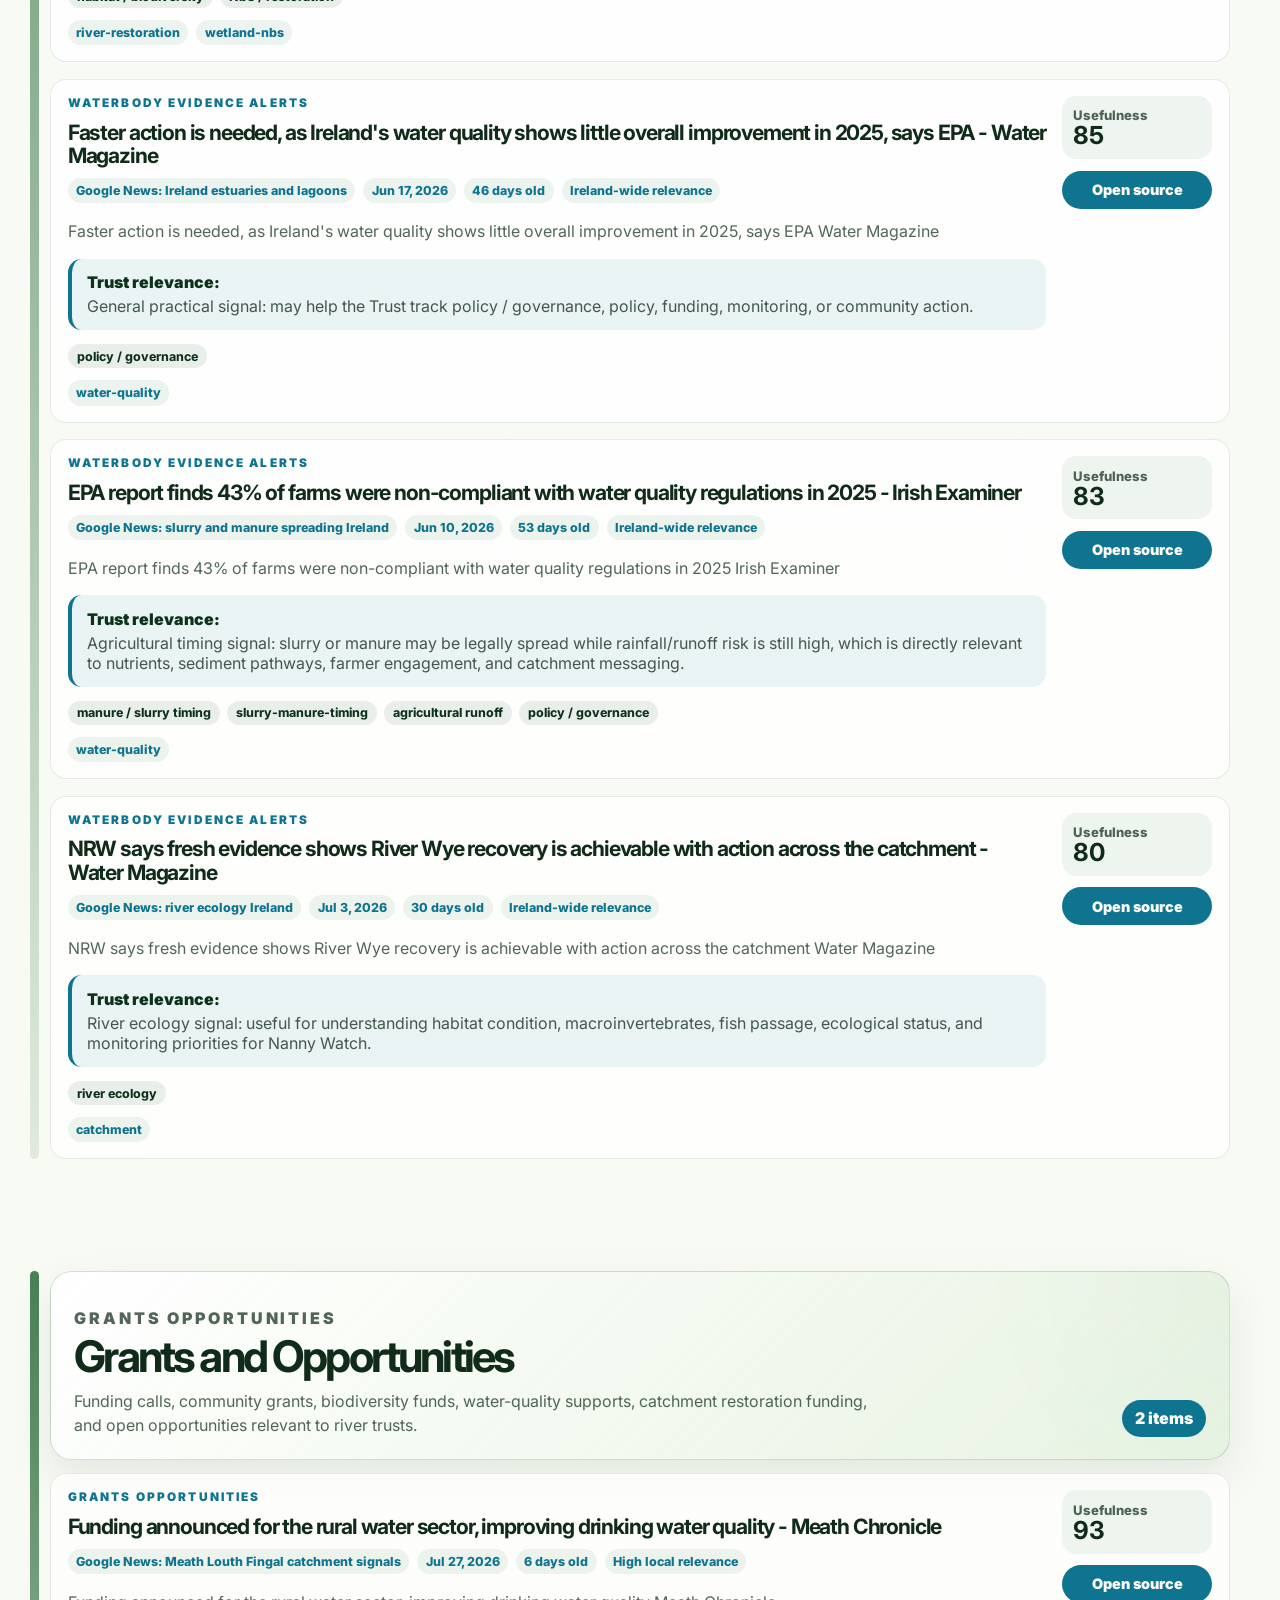
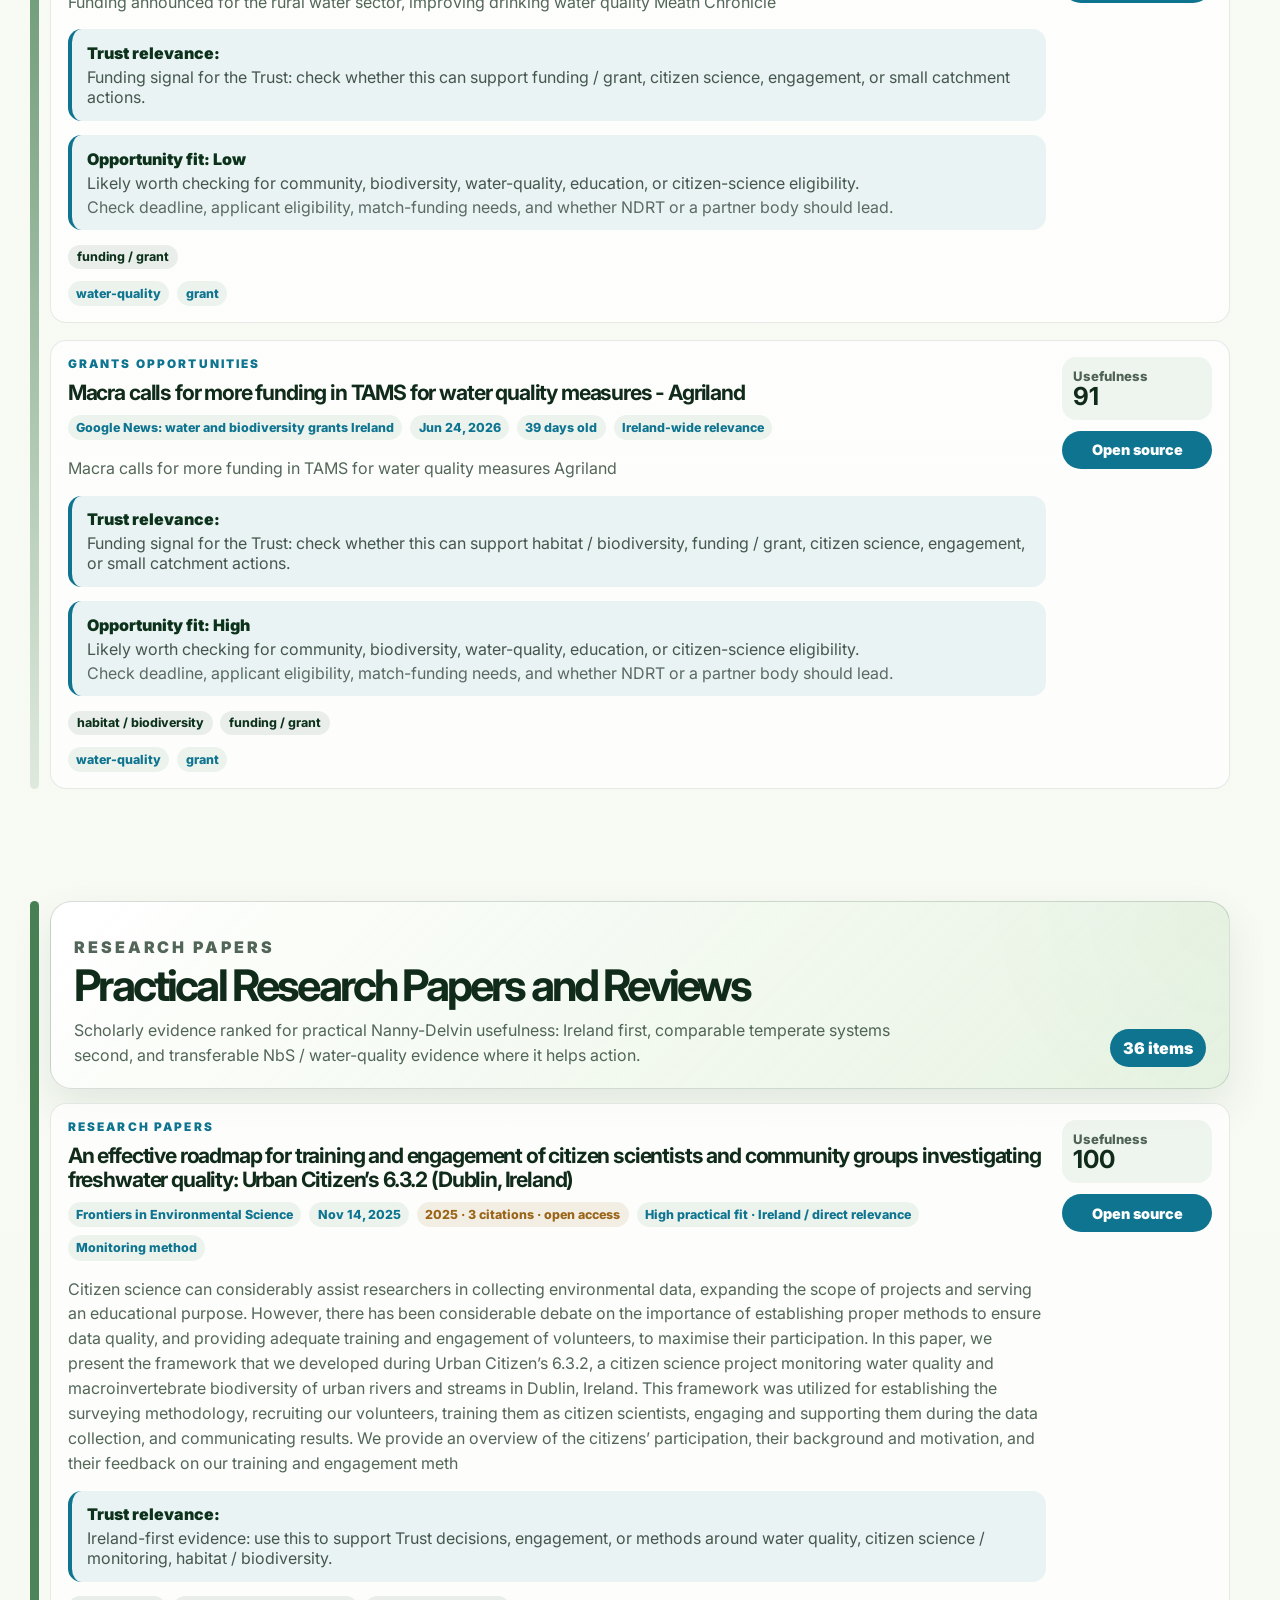
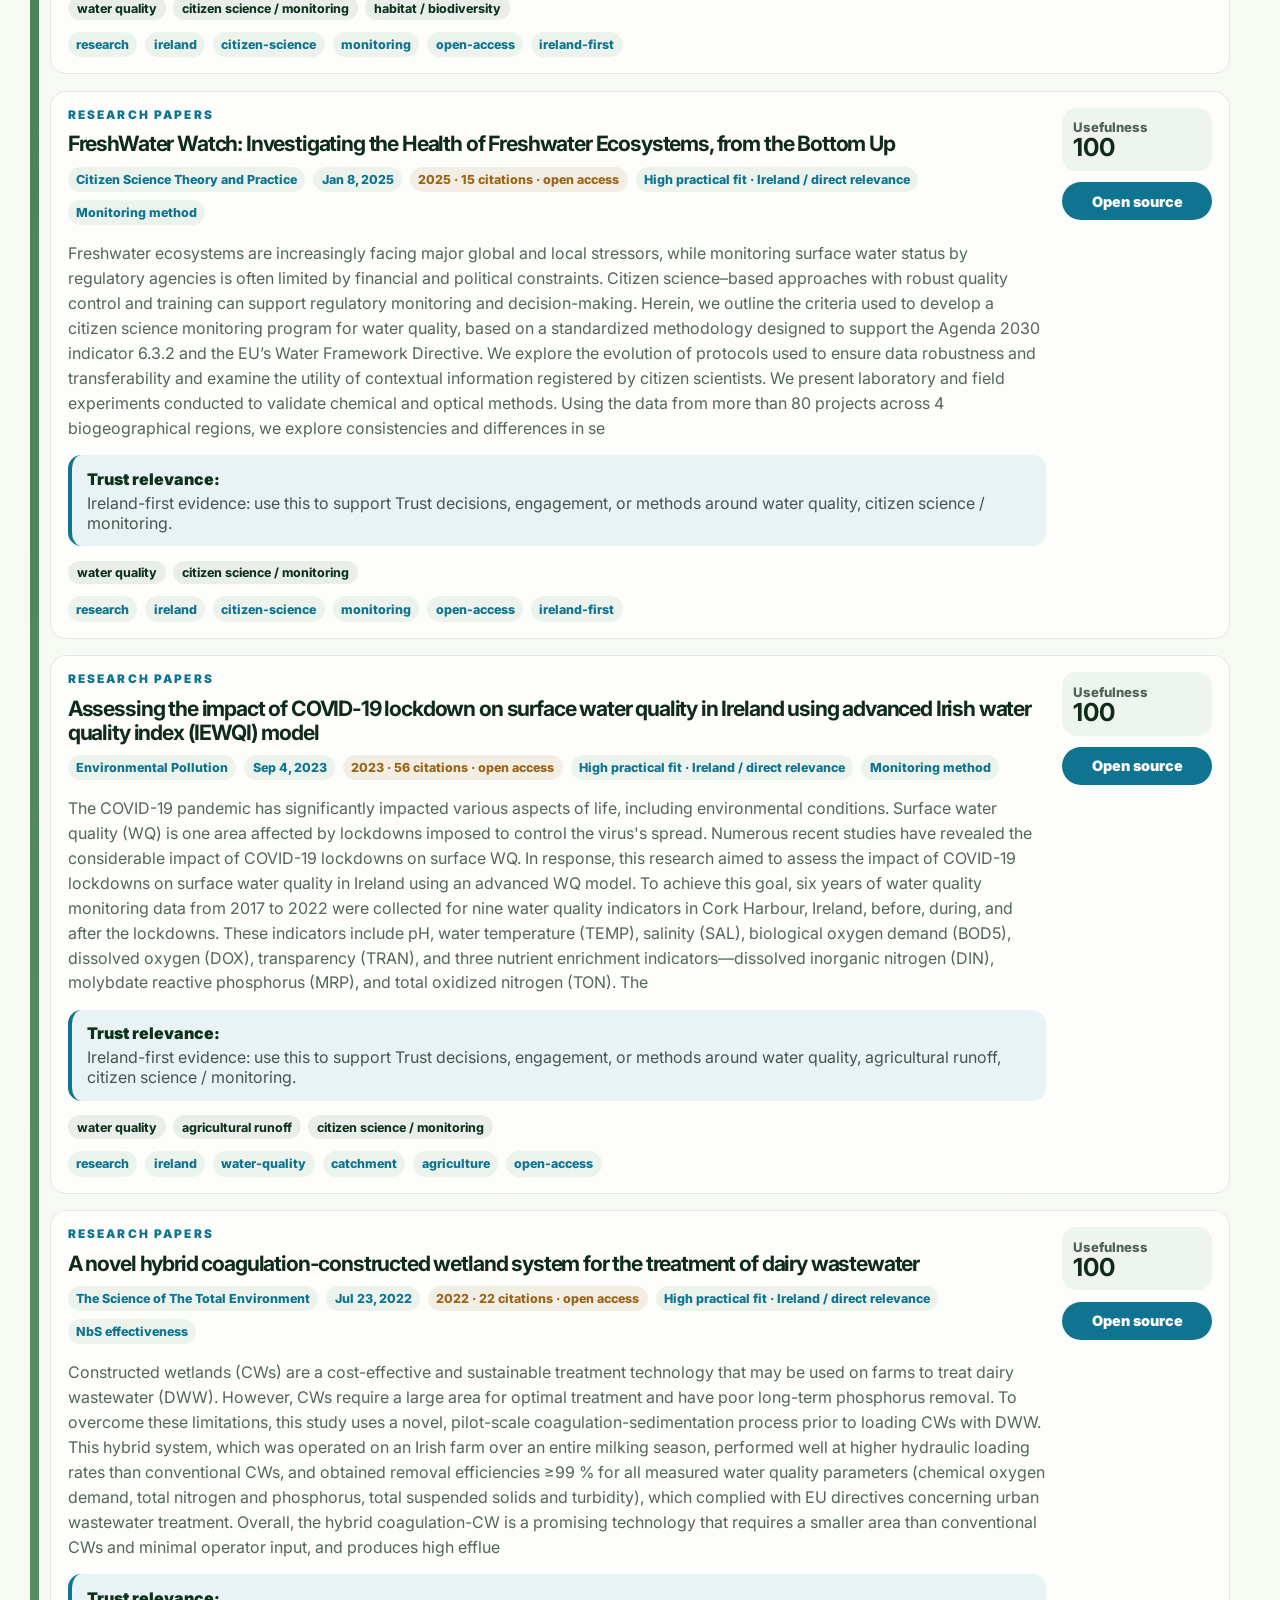
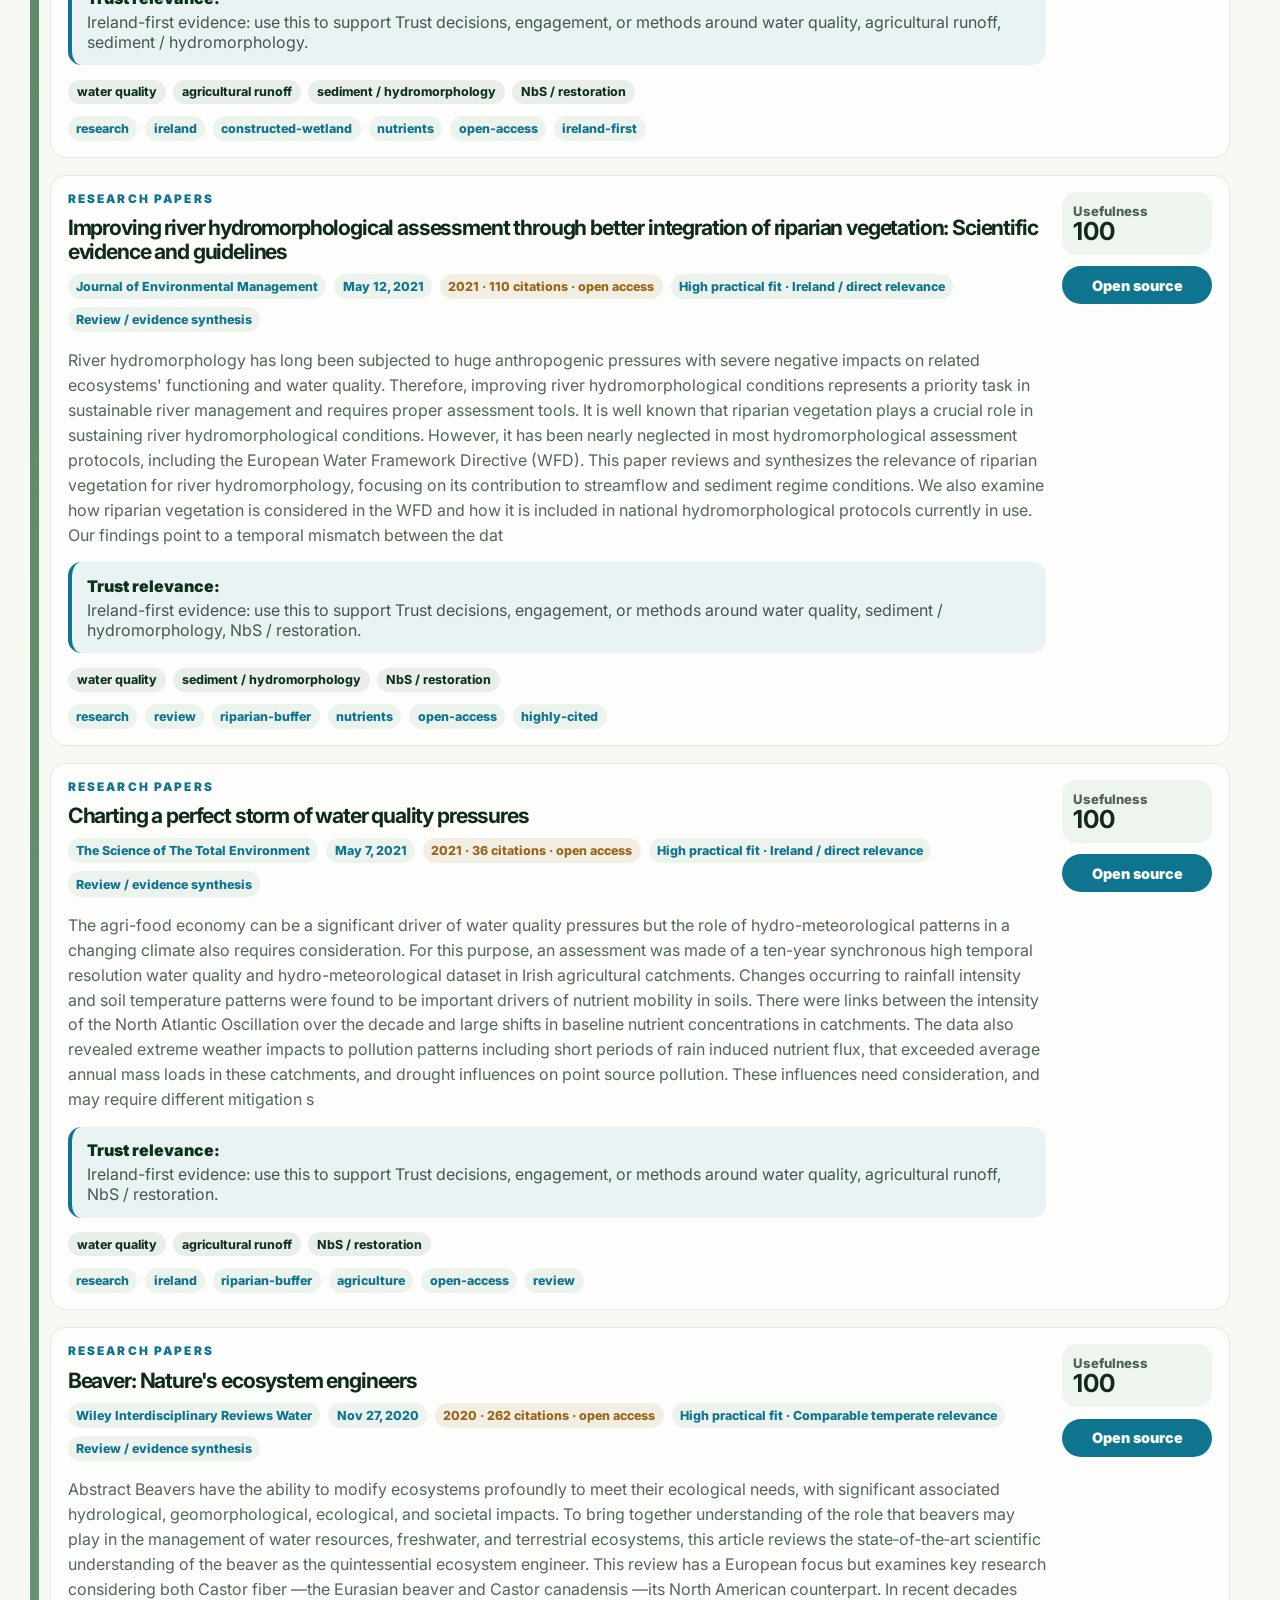
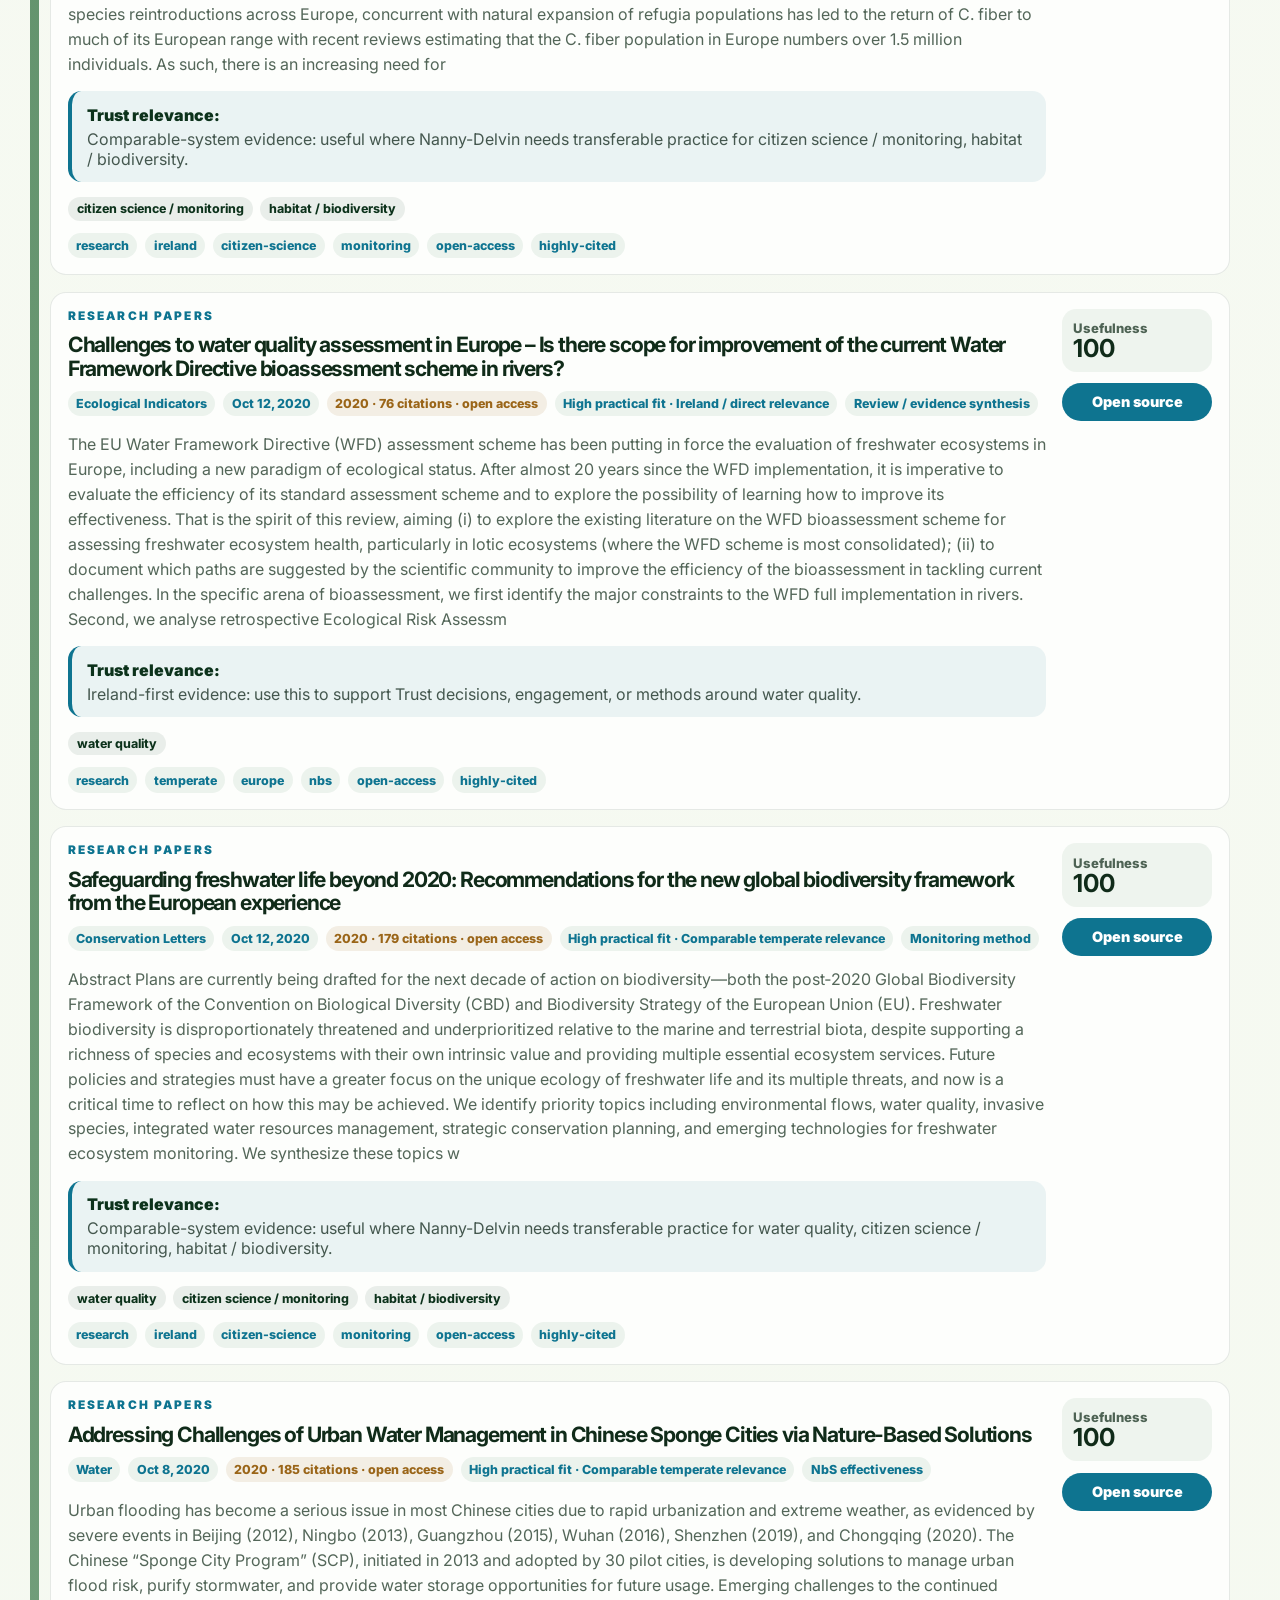
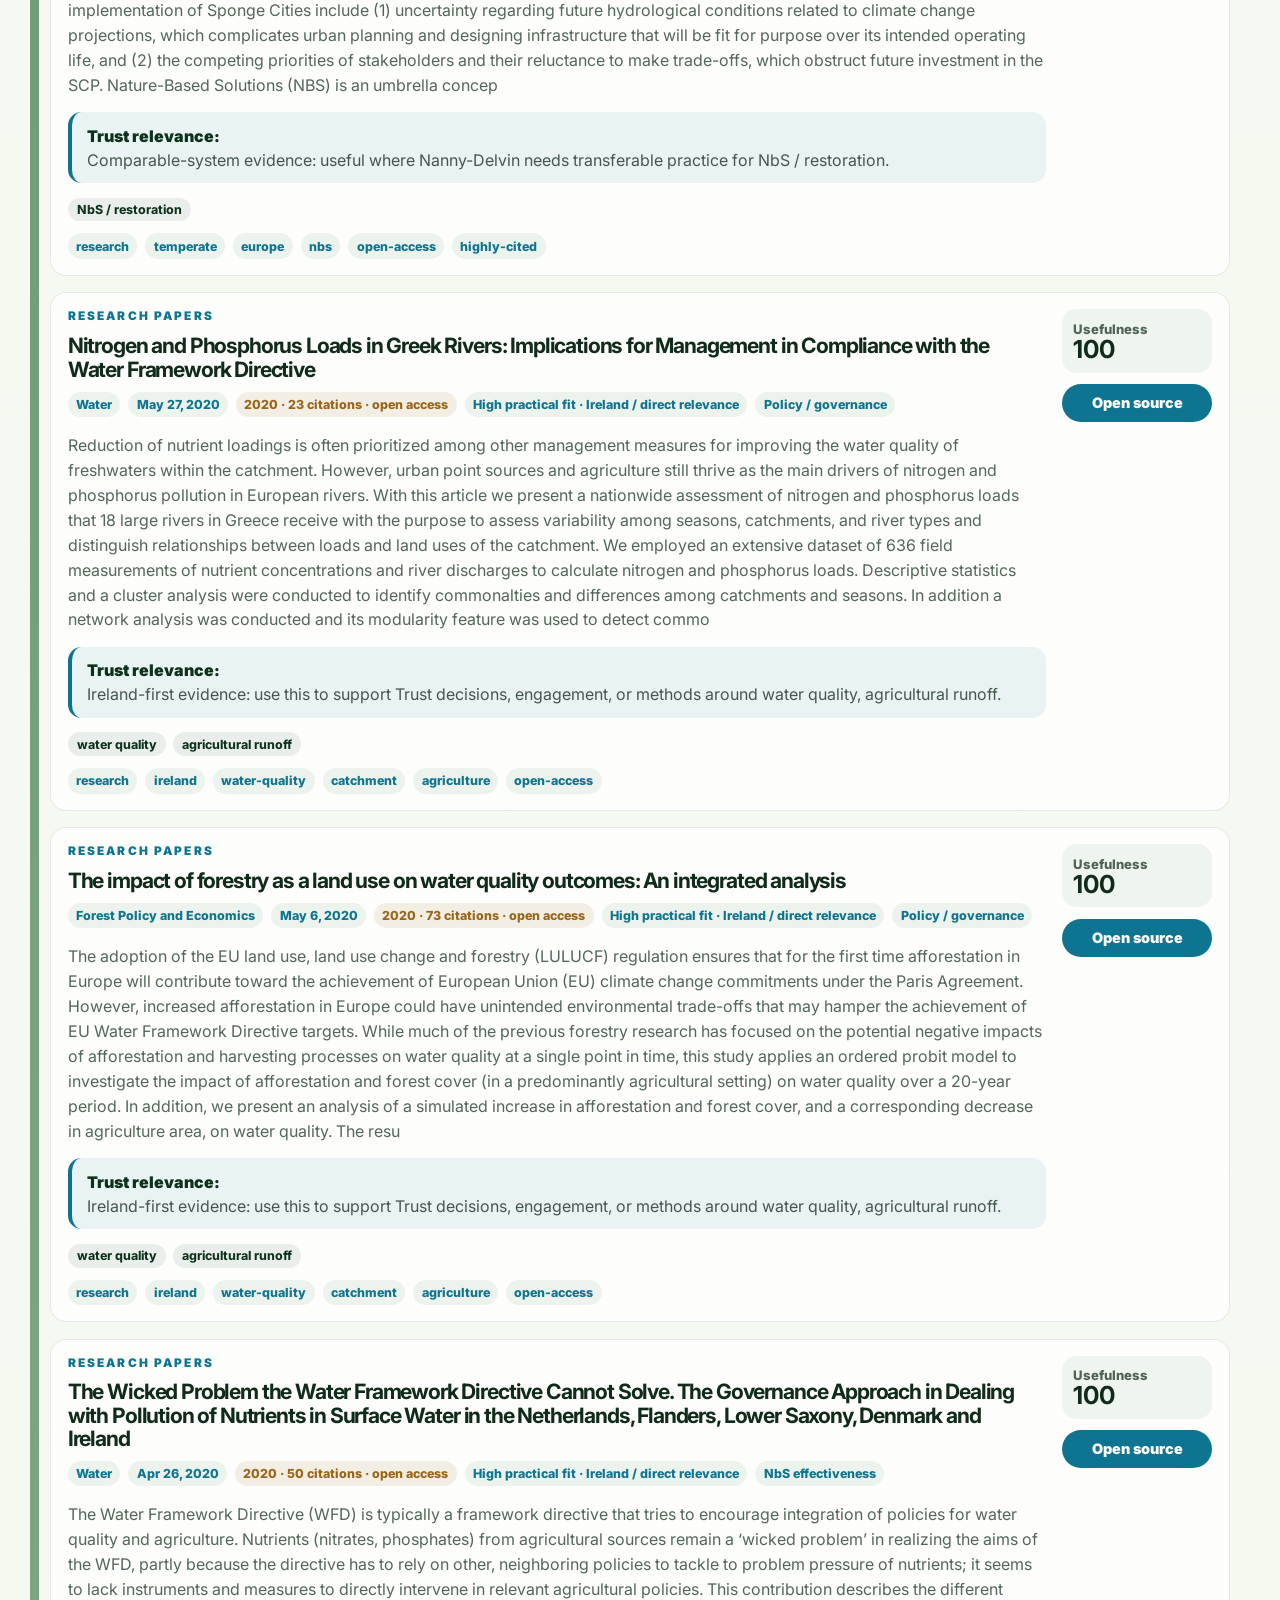
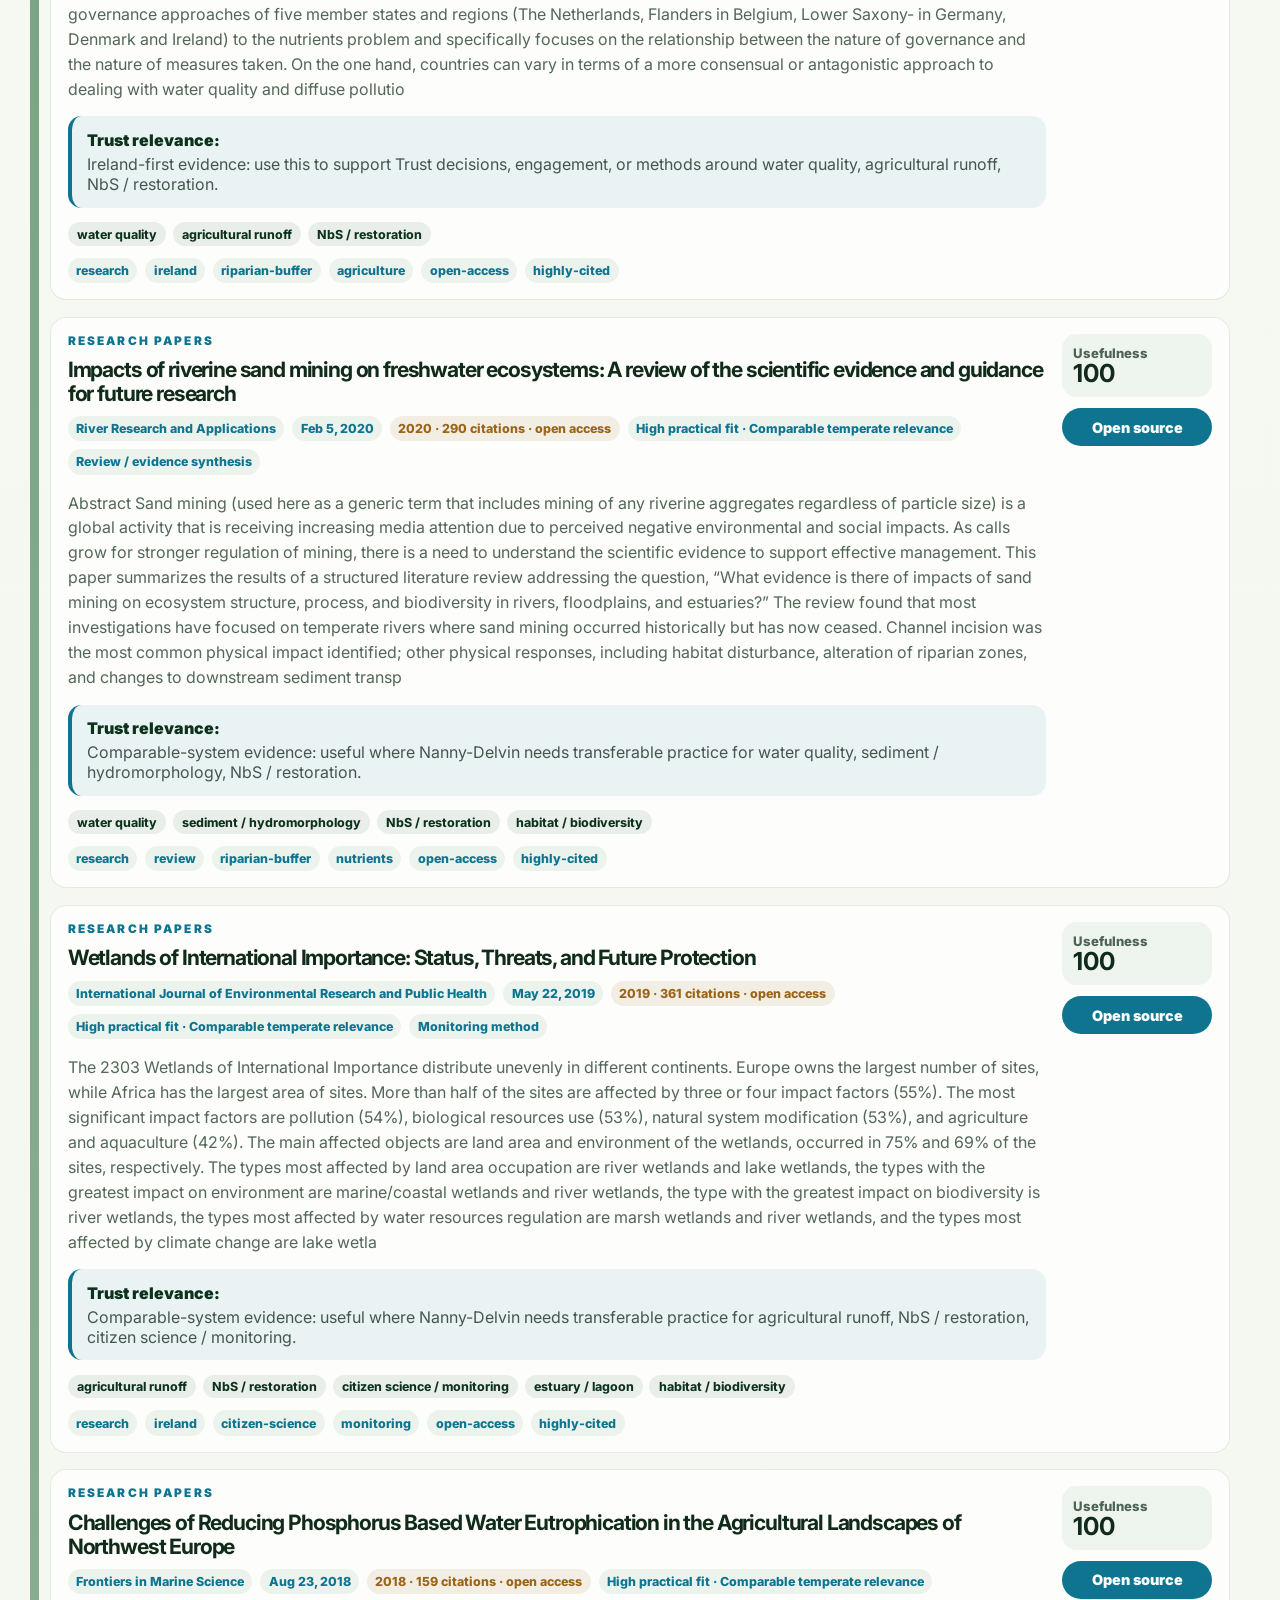
==== commit bcfde3ca: "Complete NDRT website transition and refine mobile experience" ====
--- a/news/index.html
+++ b/news/index.html
@@ -11,14 +11,7 @@
   <link rel="preconnect" href="https://fonts.gstatic.com" crossorigin />
   <link href="https://fonts.googleapis.com/css2?family=Inter:wght@400;500;600;700;800;900&display=swap" rel="stylesheet" />
 
-  <link rel="stylesheet" href="css/news.css" />
-  <link rel="stylesheet" href="/demos/shared/demo-return.css" />
-  <script defer src="/demos/shared/demo-return.js"></script>
-  <link rel="stylesheet" href="/demos/shared/demo-doi.css" />
-  <script defer src="/demos/shared/demo-doi.js"></script>
-  <link rel="stylesheet" href="/demos/shared/demo-support.css" />
-  <script defer src="/demos/shared/demo-support.js"></script>
-
+  <link rel="stylesheet" href="css/news.css?v=3" />
 <!-- NDRT FEATURES START -->
   <meta name="theme-color" content="#0F5E46" />
   <meta name="apple-mobile-web-app-capable" content="yes" />
@@ -228,6 +221,6 @@
   <!-- NDRT STANDARD FOOTER END -->
 </footer>
 
-  <script src="js/news.js"></script>
+  <script src="js/news.js?v=3"></script>
 </body>
 </html>
--- a/assets/css/site-tools.css
+++ b/assets/css/site-tools.css
@@ -171,3 +171,147 @@
     transition: none;
   }
 }
+
+
+
+/* NDRT MOBILE MENU HEADER START */
+.site-footer .footer-grid {
+  display: grid;
+}
+
+.site-menu-button {
+  display: none;
+}
+
+@media (max-width: 640px) {
+  .nav-shell,
+  .nav-wrap {
+    position: relative;
+    display: grid;
+    grid-template-columns: minmax(0, 1fr) auto;
+    align-items: center;
+    gap: 0.35rem;
+    padding: 0.45rem 0;
+    flex-wrap: nowrap;
+  }
+
+  .logo {
+    min-width: 0;
+    gap: 0.5rem;
+  }
+
+  .logo-mark {
+    width: 2rem;
+    height: 2rem;
+    flex: 0 0 auto;
+  }
+
+  .logo-text {
+    min-width: 0;
+    font-size: 0.9rem;
+    line-height: 1.02;
+  }
+
+  .logo-text small {
+    margin-top: 0.1rem;
+    font-size: 0.54rem;
+    letter-spacing: 0.09em;
+  }
+
+  .brand-block {
+    min-width: 0;
+    overflow: hidden;
+    white-space: nowrap;
+    text-overflow: ellipsis;
+  }
+
+  .site-tools {
+    position: static;
+    grid-column: 2;
+    grid-row: 1;
+    margin: 0;
+    gap: 0.18rem;
+  }
+
+  .site-tool-button {
+    width: 2rem;
+    height: 2rem;
+  }
+
+  .site-tool-button svg {
+    width: 0.98rem;
+    height: 0.98rem;
+  }
+
+  .site-menu-button {
+    display: inline-grid;
+  }
+
+  .nav-links,
+  .page-nav {
+    grid-column: 1 / -1;
+    width: 100%;
+    display: none;
+    flex-direction: column;
+    align-items: stretch;
+    gap: 0.12rem;
+    margin: 0;
+    padding: 0.35rem 0 0.1rem;
+    border-top: 1px solid var(--border, rgba(0, 0, 0, 0.08));
+  }
+
+  .nav-links.is-open,
+  .page-nav.is-open {
+    display: flex;
+  }
+
+  .nav-links a,
+  .page-nav a {
+    width: 100%;
+    padding: 0.55rem 0.65rem;
+    border-radius: 0.75rem;
+    font-size: 0.9rem;
+    white-space: normal;
+  }
+}
+/* NDRT MOBILE MENU HEADER END */
+
+/* NDRT MOBILE HERO SPACING START */
+@media (max-width: 640px) {
+  .hero {
+    padding-top: 1.4rem;
+  }
+}
+/* NDRT MOBILE HERO SPACING END */
+
+/* NDRT COMPACT MOBILE STATS START */
+@media (max-width: 640px) {
+  .stats {
+    grid-template-columns: repeat(2, minmax(0, 1fr));
+    gap: 0.65rem;
+    margin-top: 1.1rem;
+  }
+
+  .stat-card {
+    min-height: 0;
+    padding: 0.8rem 0.55rem;
+    border-radius: 14px;
+  }
+
+  .stat-card strong {
+    font-size: 1.35rem;
+    line-height: 1;
+  }
+
+  .stat-card span {
+    margin-top: 0.2rem;
+    font-size: 0.68rem;
+    line-height: 1.2;
+    letter-spacing: 0.02em;
+  }
+
+  .stat-card-risk {
+    border-bottom-width: 3px;
+  }
+}
+/* NDRT COMPACT MOBILE STATS END */
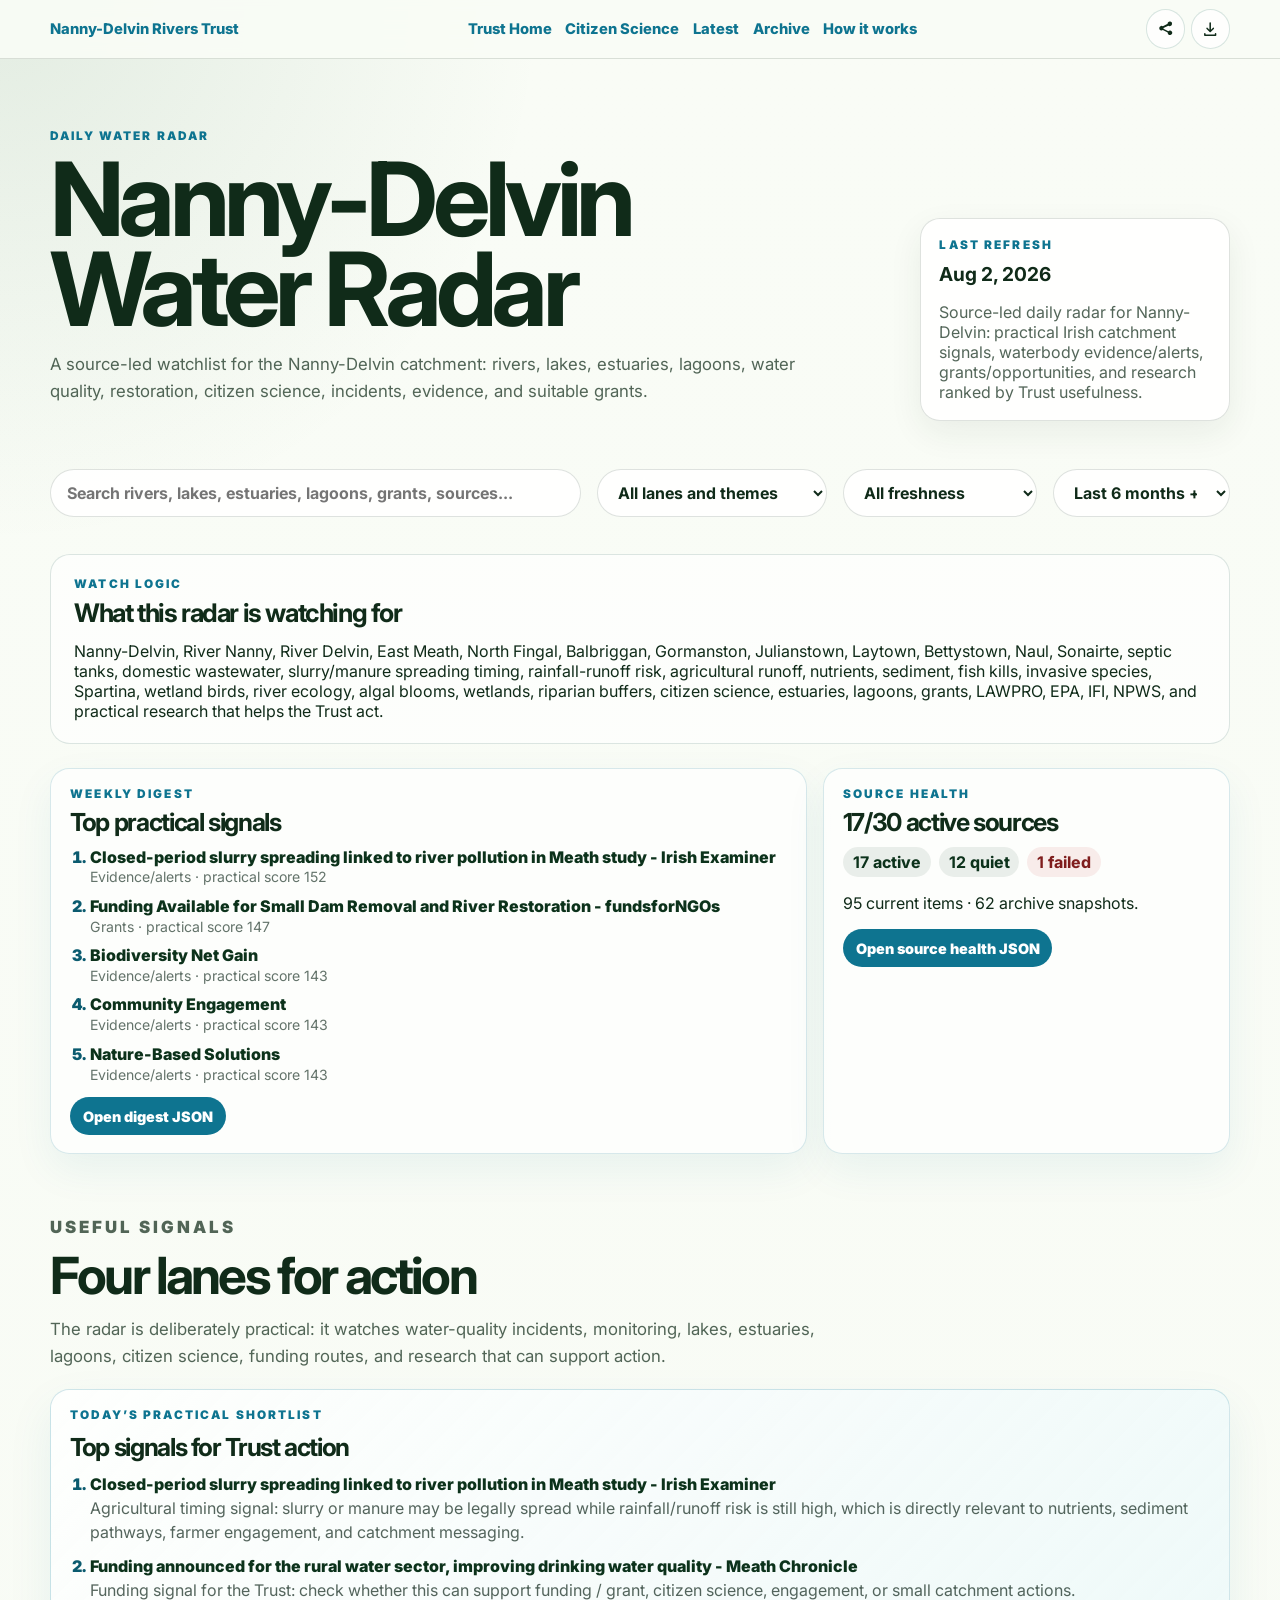
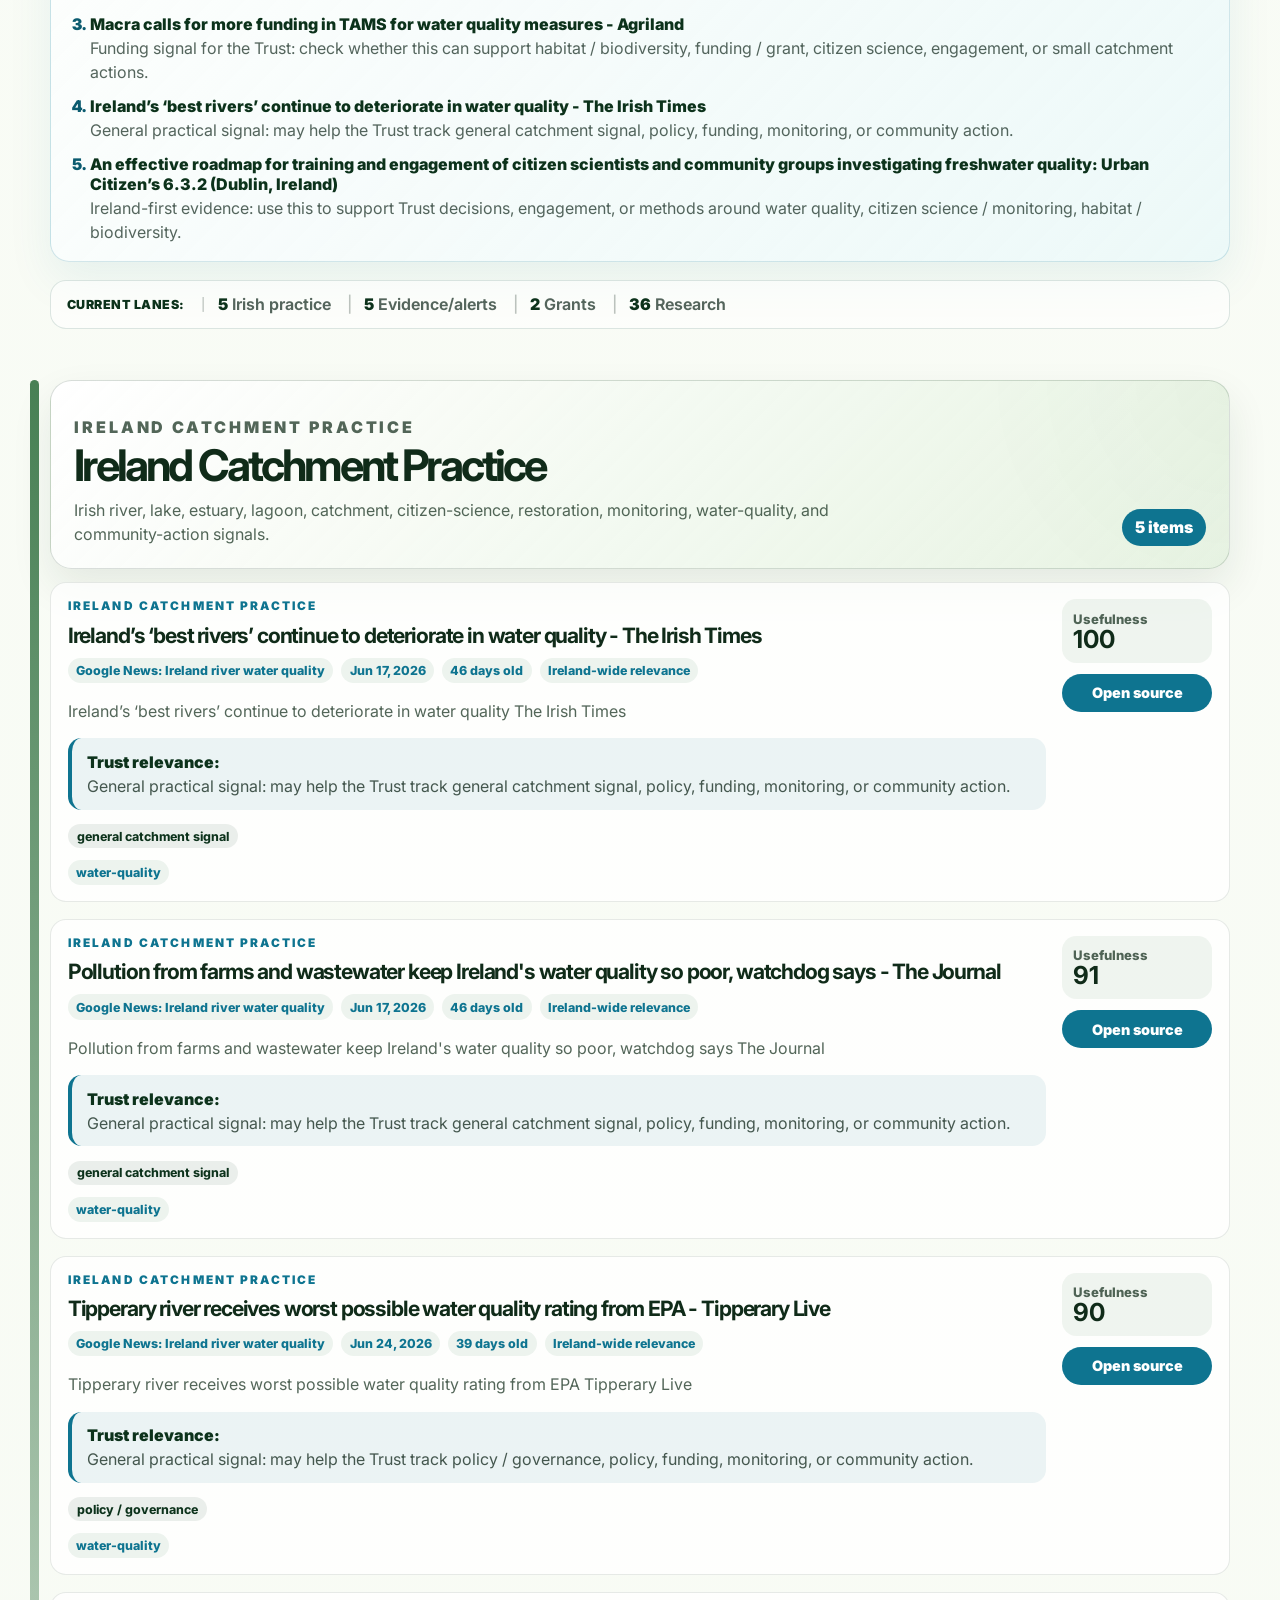
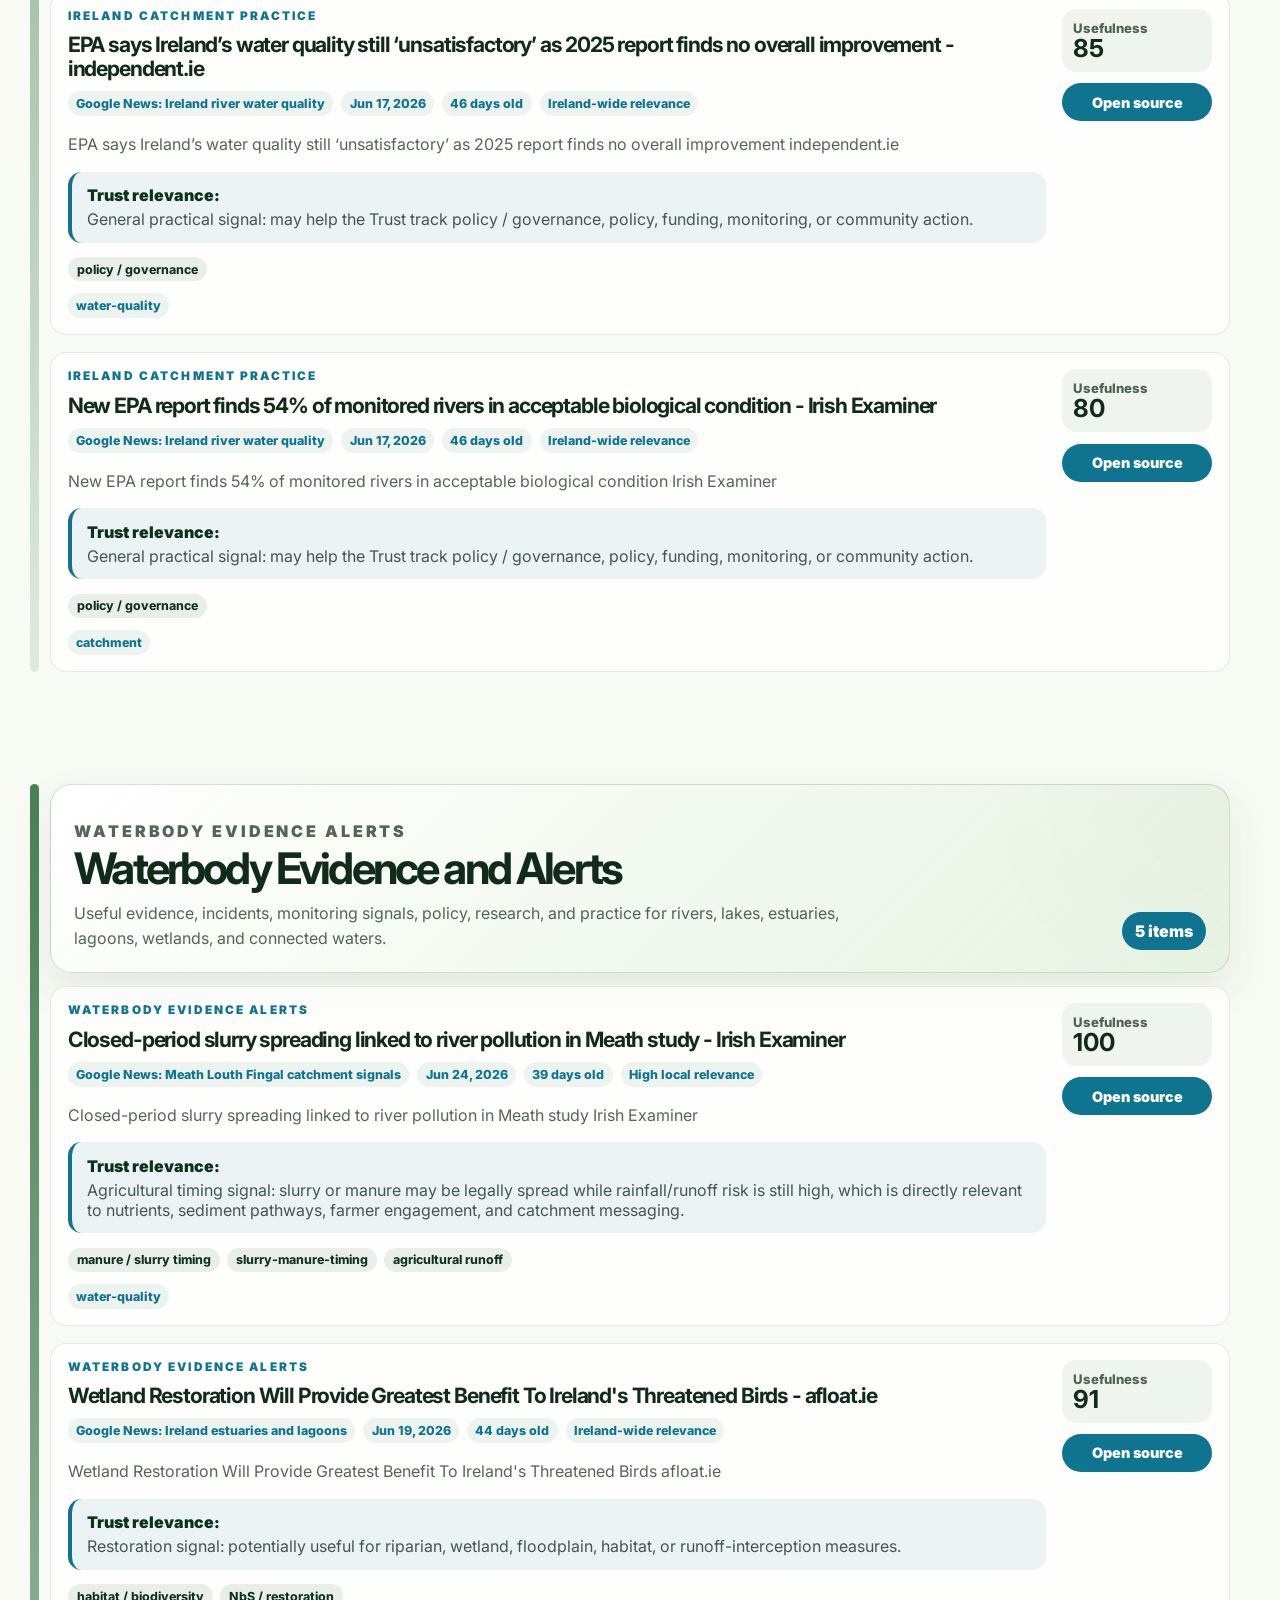
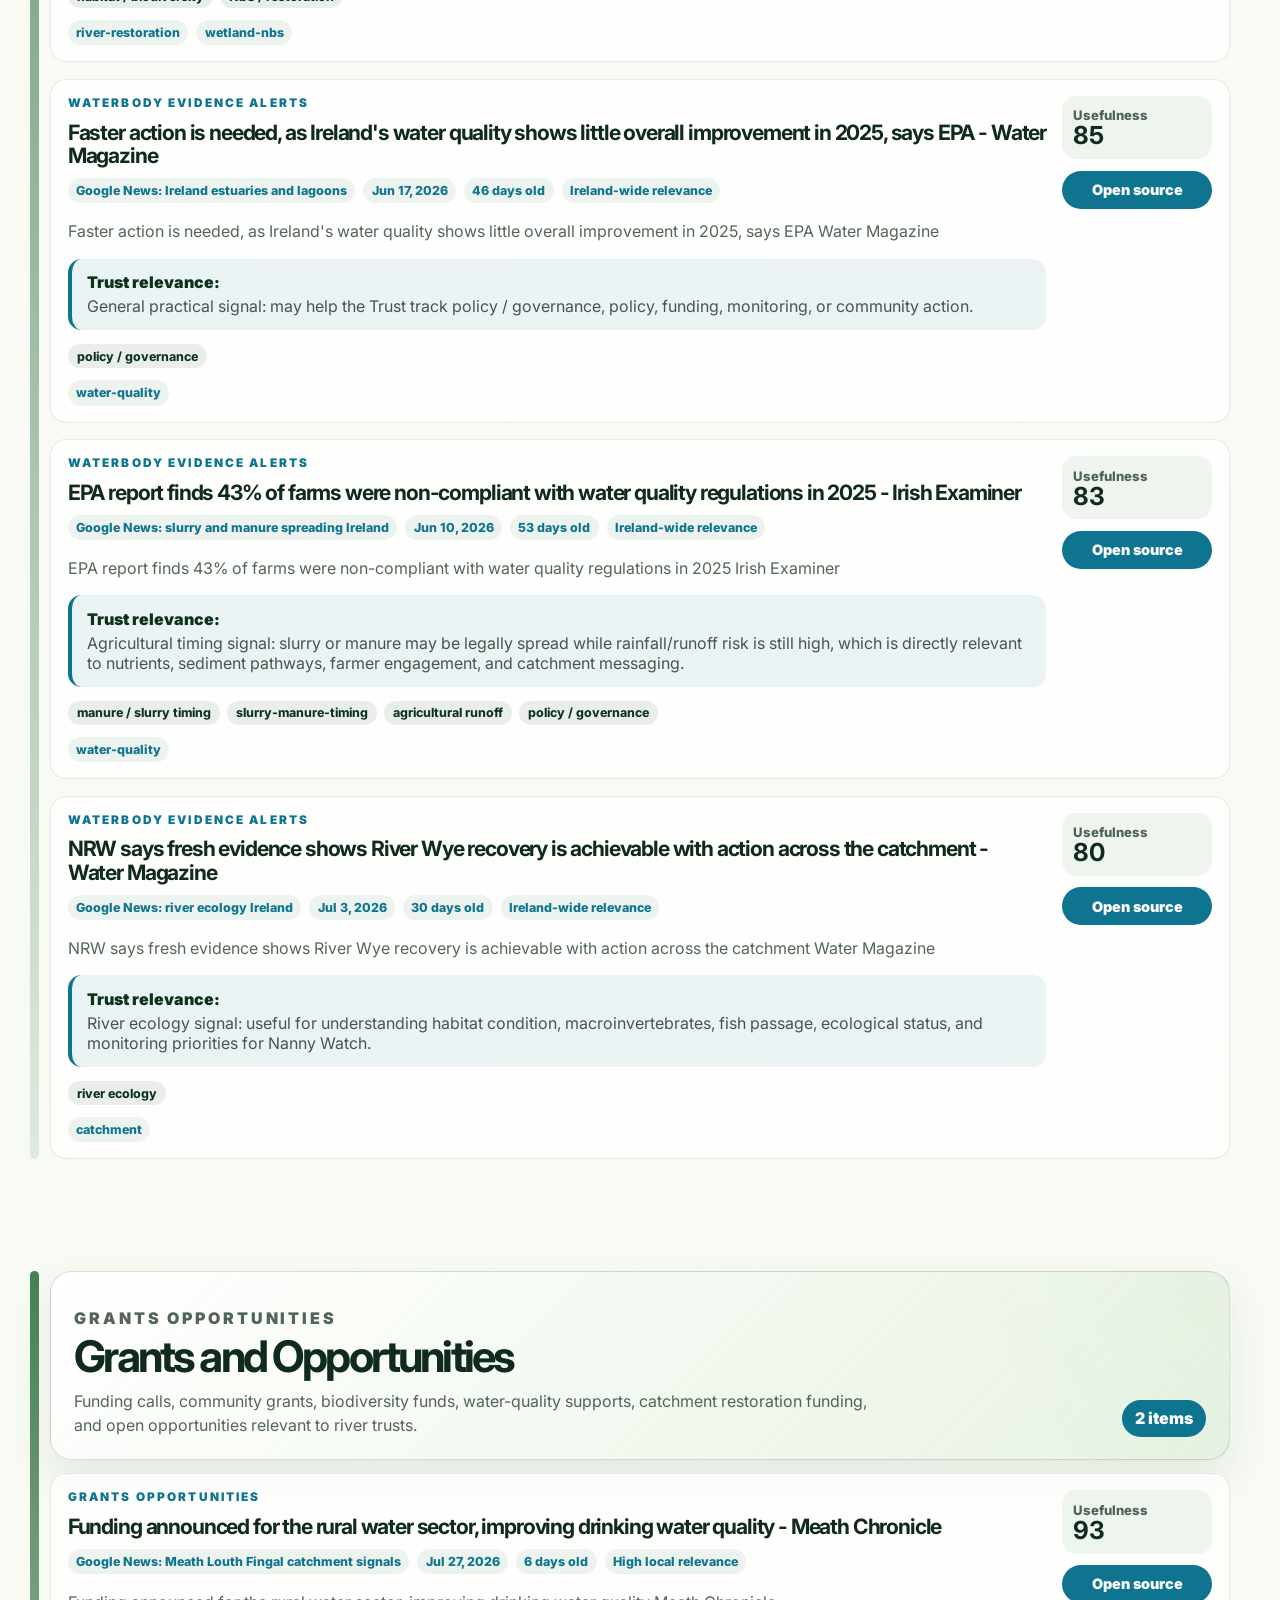
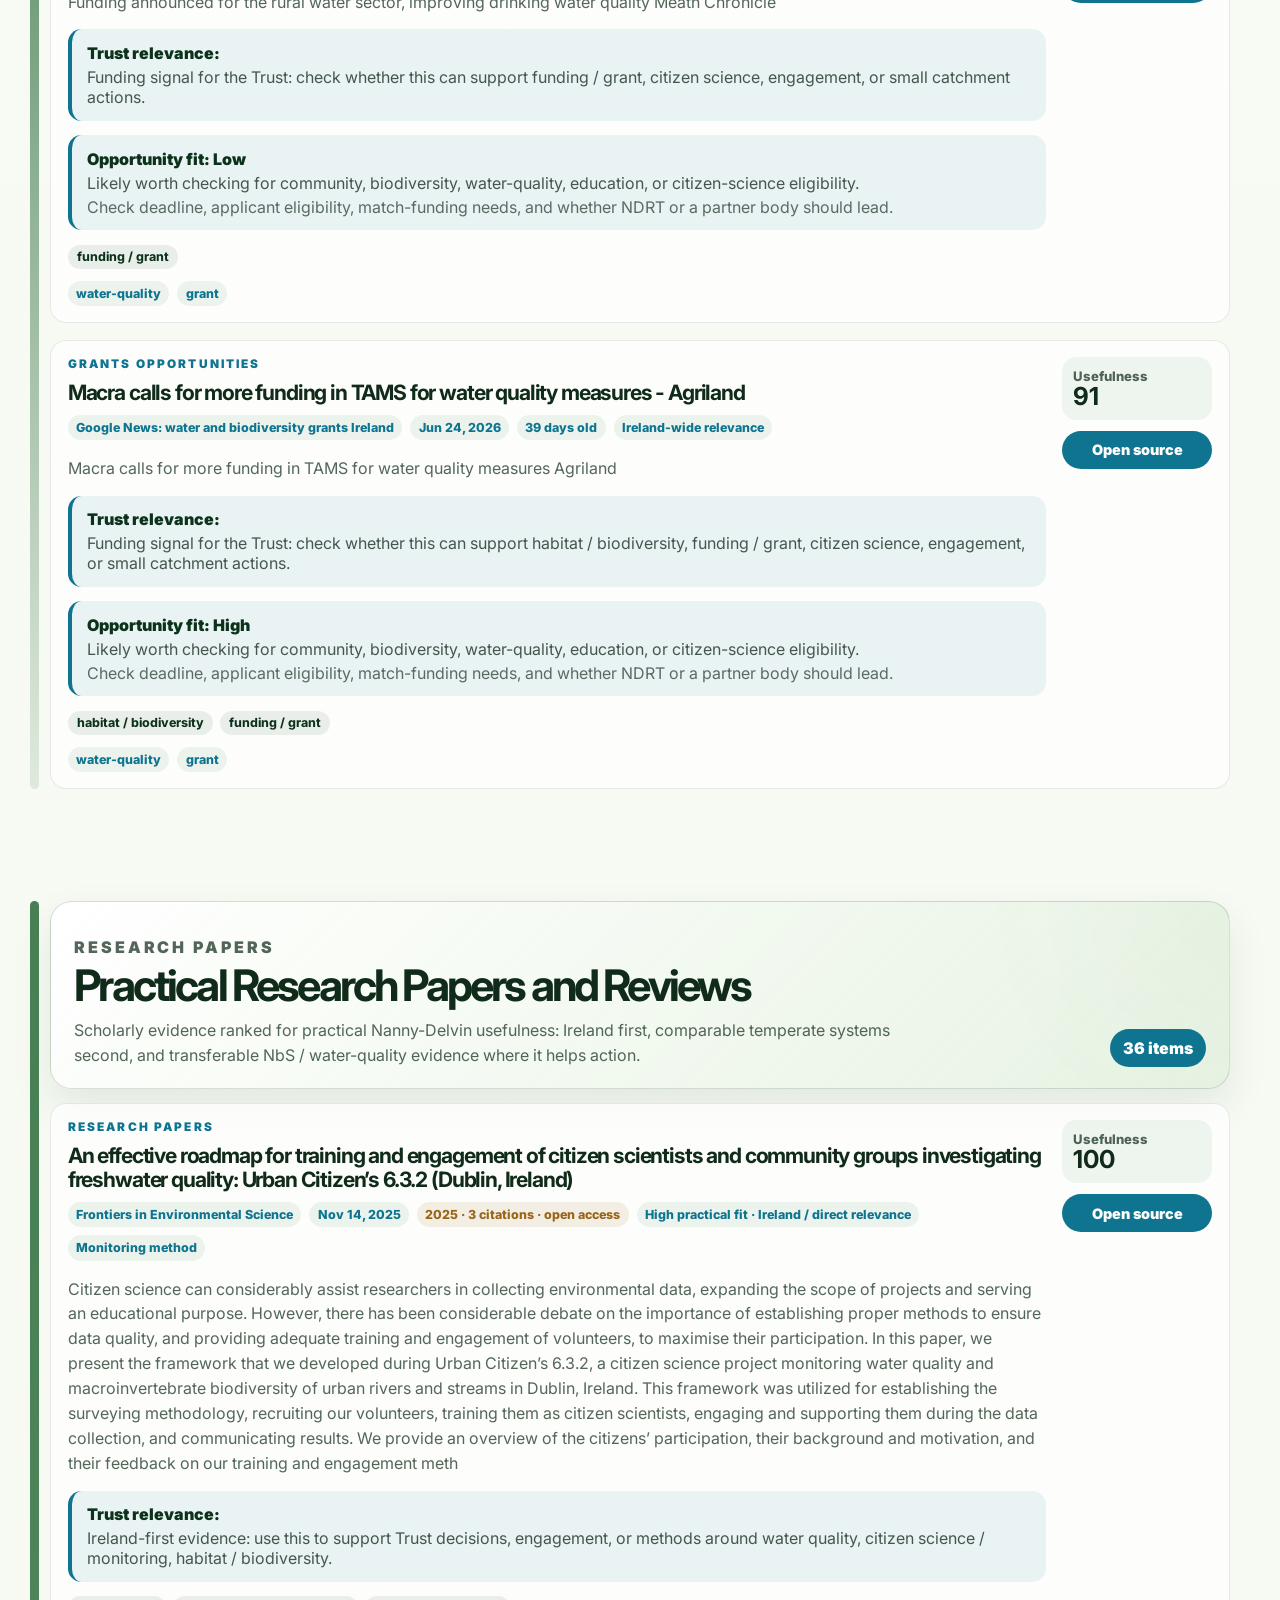
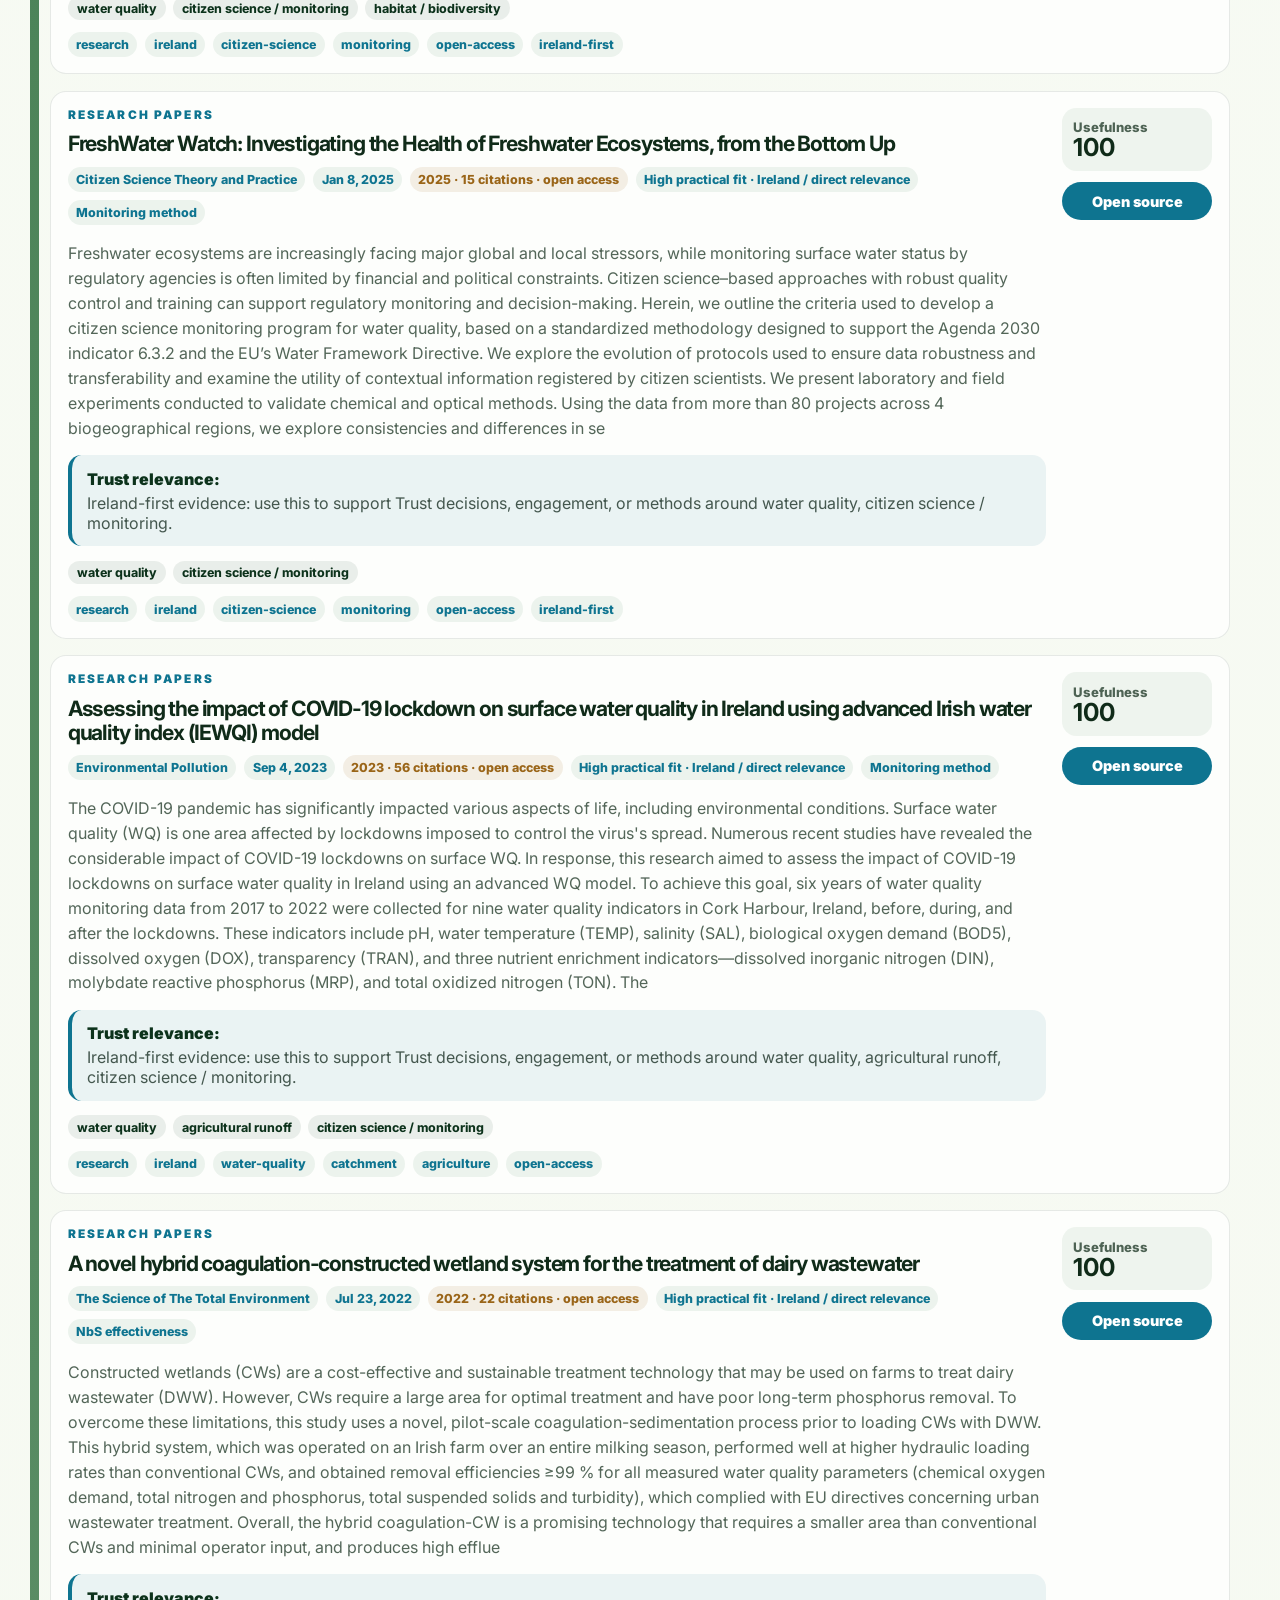
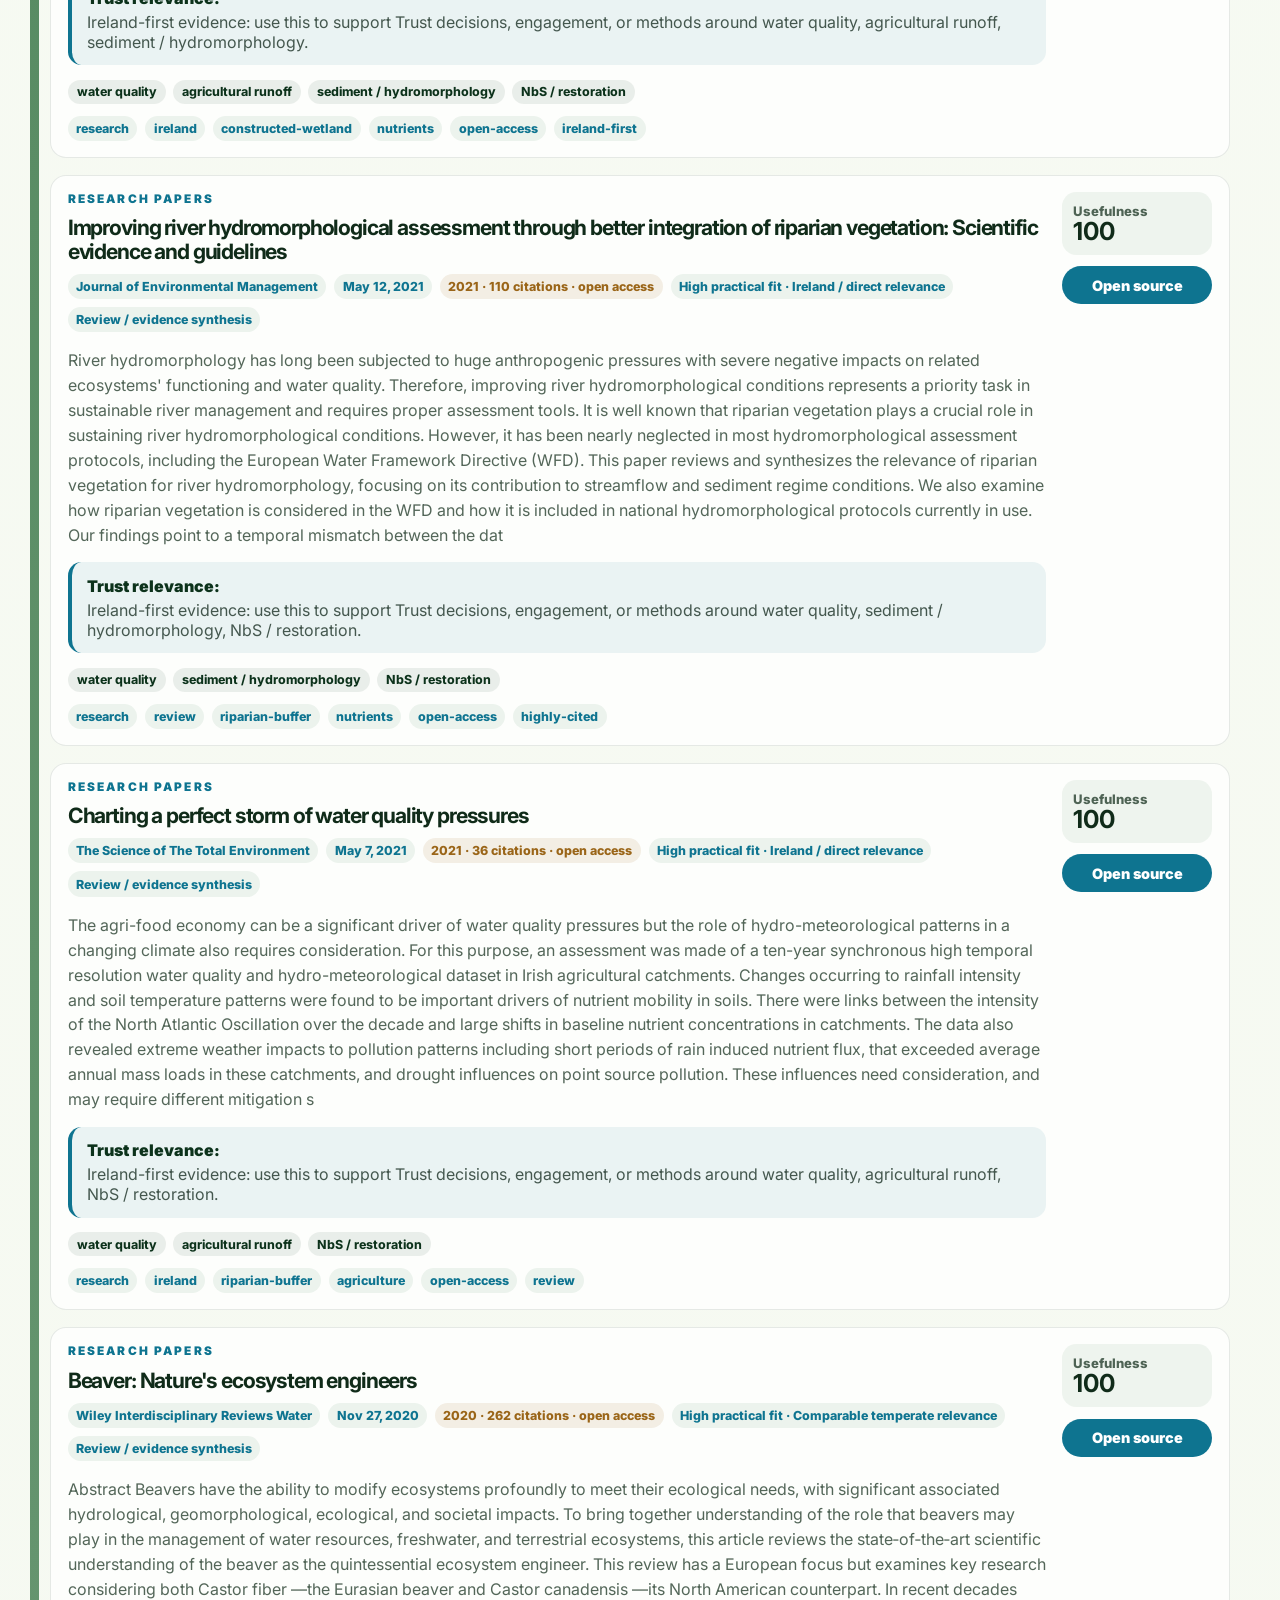
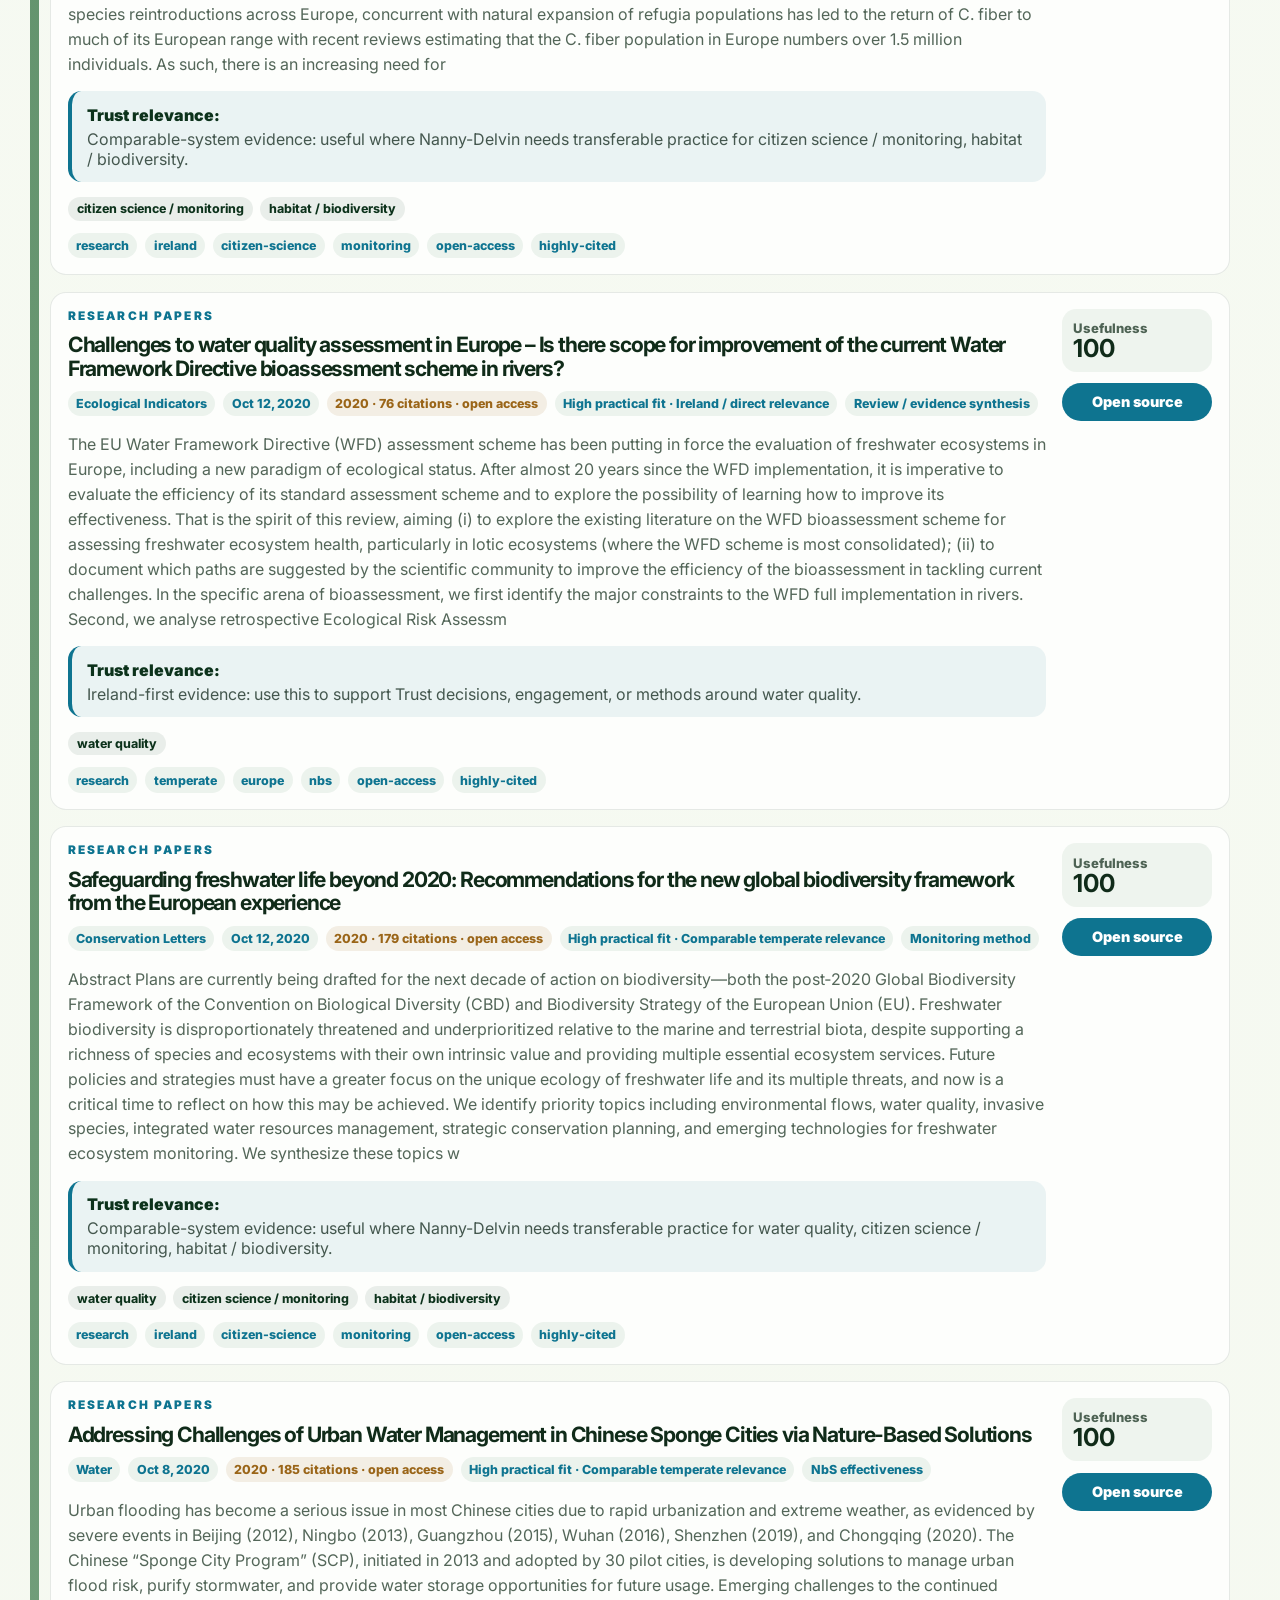
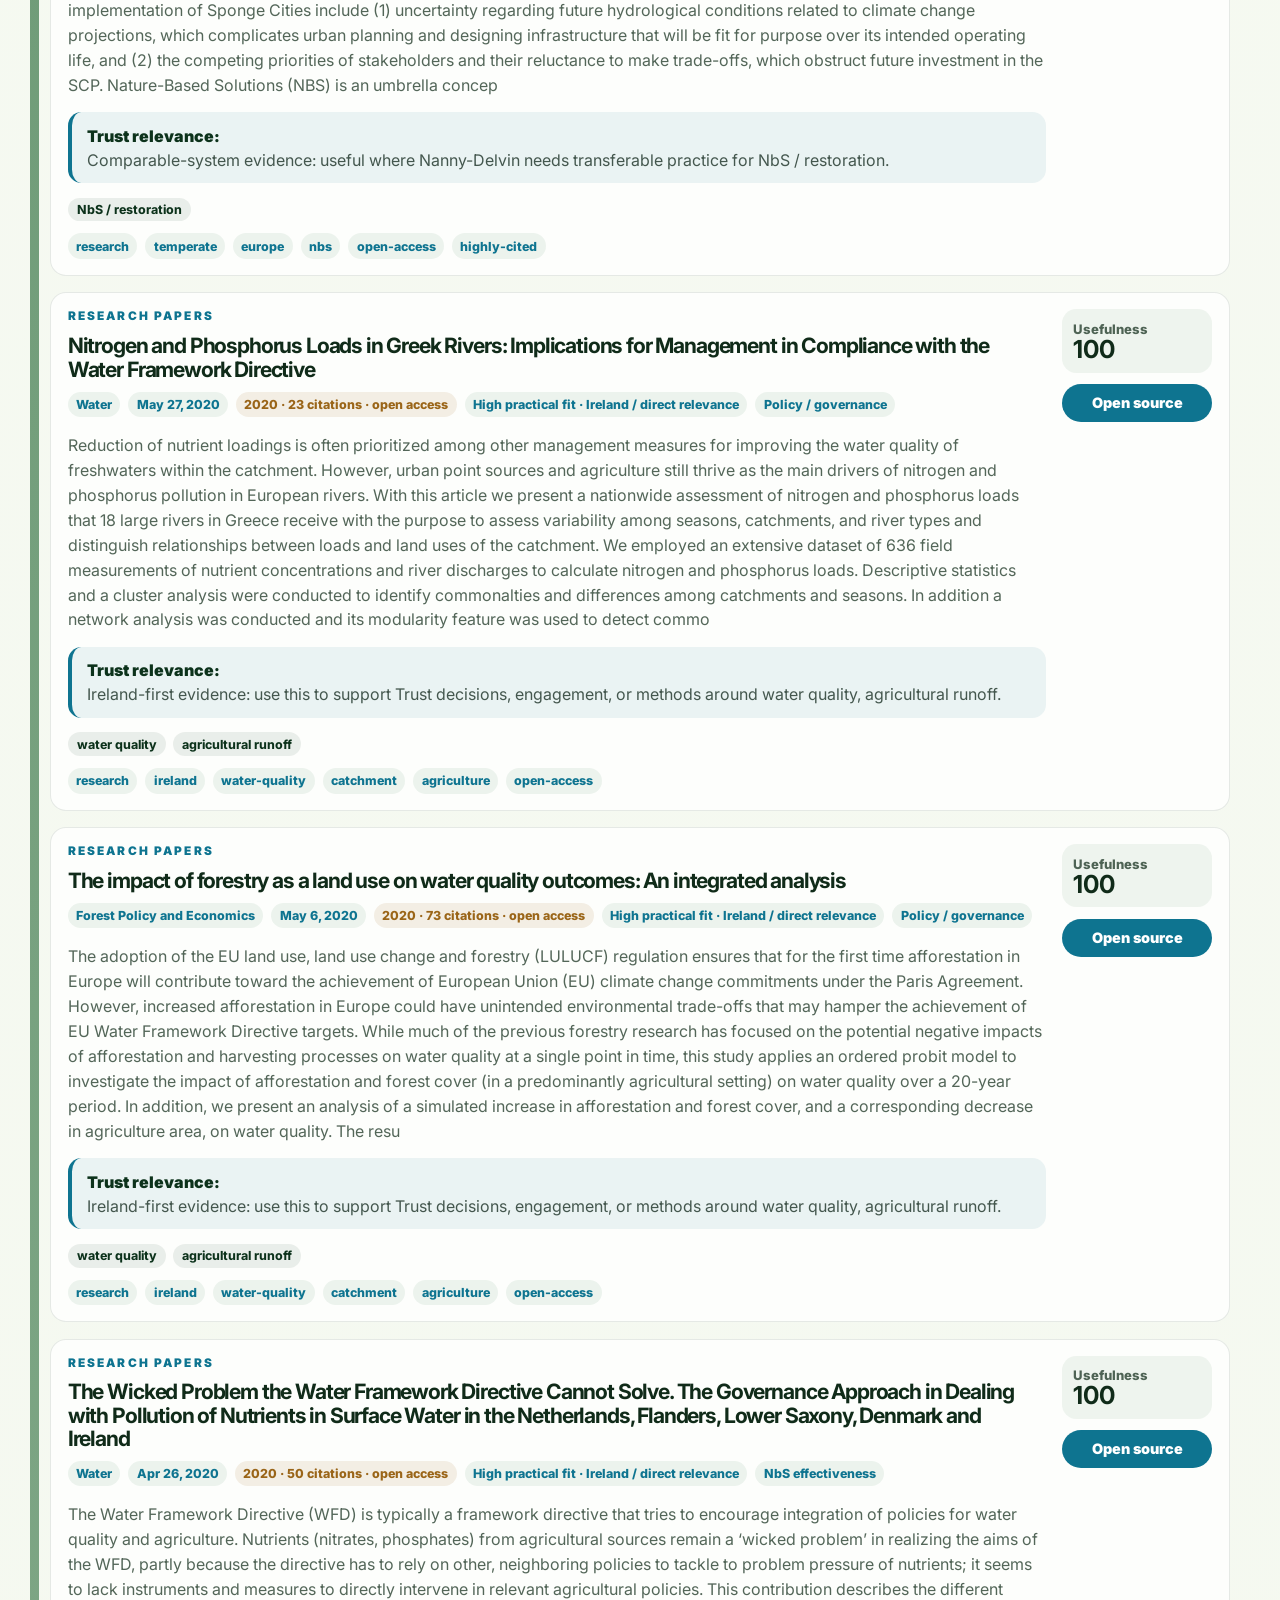
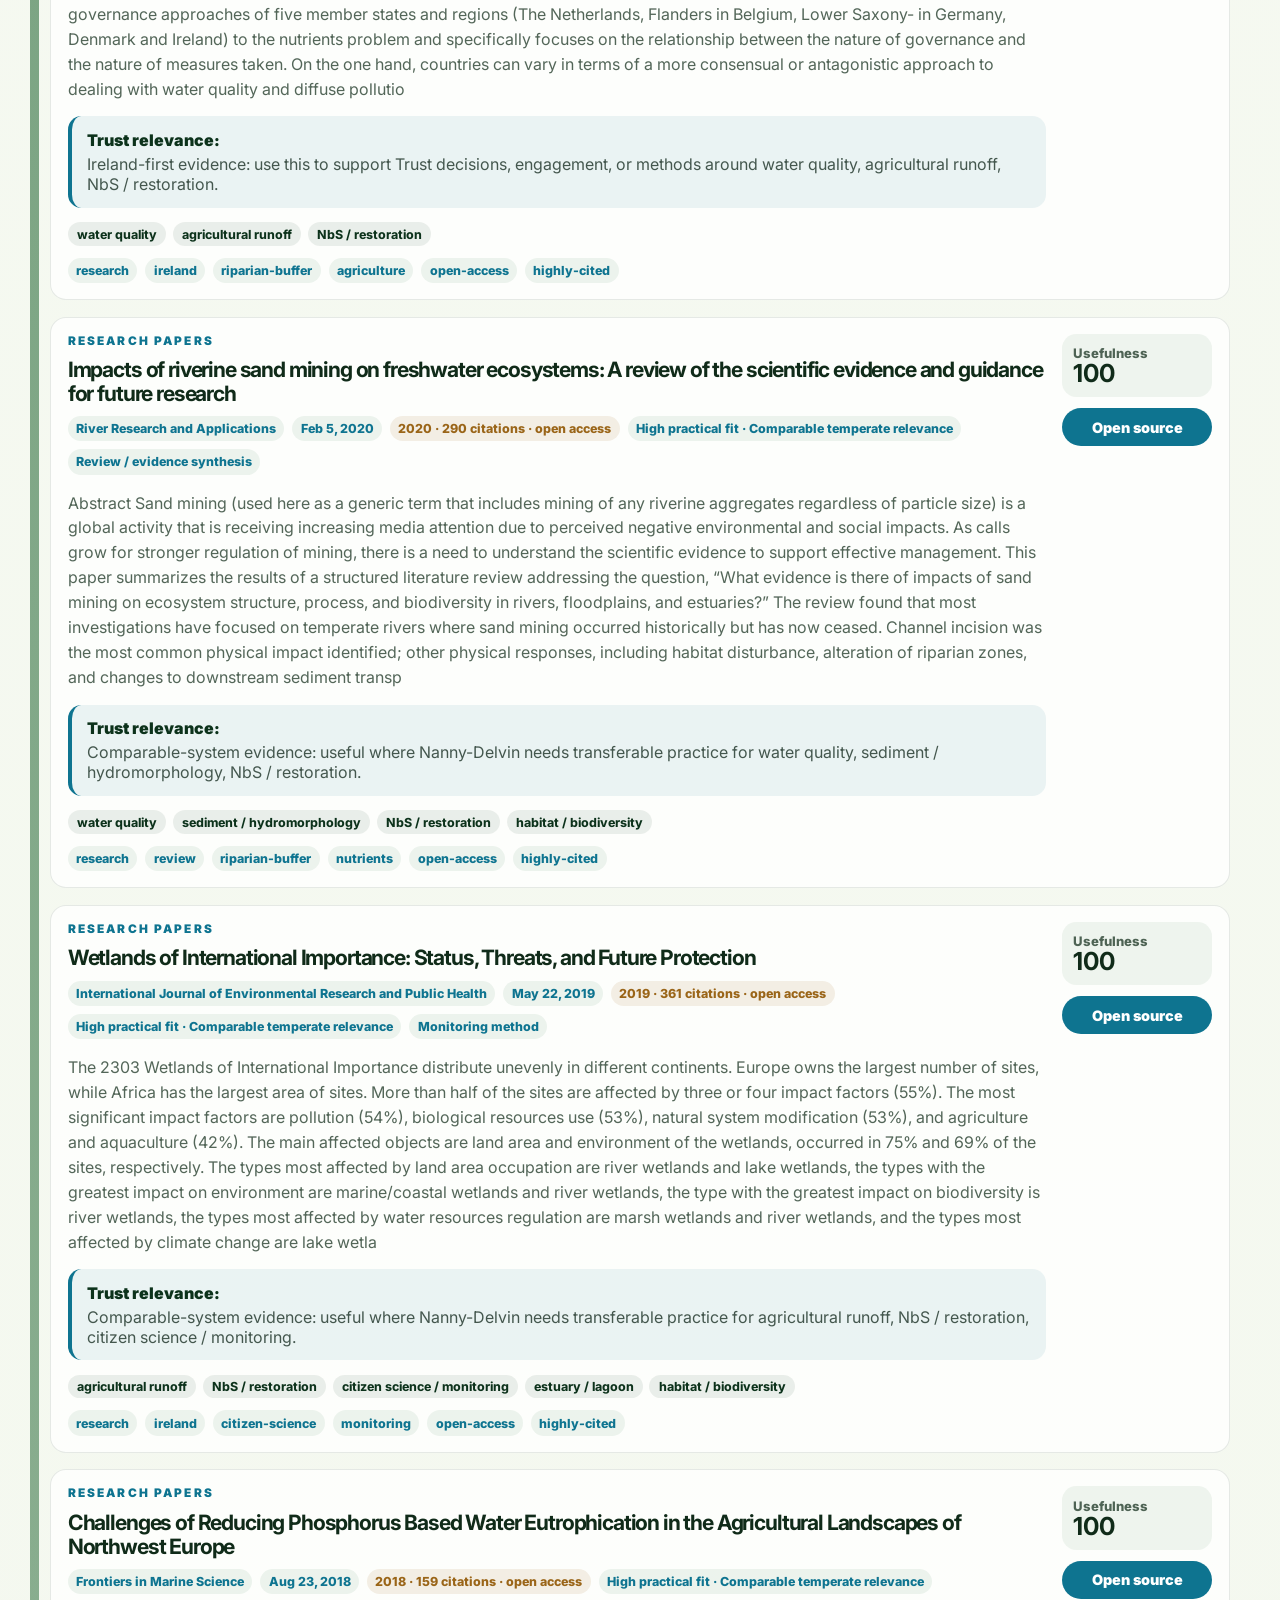
==== commit 7af0aa9f: "Productionise NDRT website for permanent domain" ====
--- a/news/index.html
+++ b/news/index.html
@@ -3,8 +3,9 @@
 <head>
   <meta charset="utf-8" />
   <meta name="viewport" content="width=device-width, initial-scale=1" />
+  <link rel="canonical" href="https://nannydelvin.ie/news/" />
   <meta name="theme-color" content="#0b3d4a" />
-  <title>Nanny-Delvin Water Radar | Salmon of Doubt</title>
+  <title>Nanny-Delvin Water Radar | Nanny-Delvin Rivers Trust</title>
   <meta name="description" content="A daily source-led radar for Nanny-Delvin catchment practice, rivers, lakes, estuaries, lagoons, water quality, citizen science, incidents, evidence, and suitable grants." />
 
   <link rel="preconnect" href="https://fonts.googleapis.com" />
@@ -45,12 +46,10 @@
   <header class="site-header">
     <div class="shell nav-wrap">
       <div class="brand-block">
-        <a class="site-brand" href="../">Nanny-Delvin</a>
-        <span class="divider-dot" aria-hidden="true">•</span>
-        <a class="site-home" href="../../">Demos</a>
+        <a class="site-brand" href="../">Nanny-Delvin Rivers Trust</a>
       </div>
       <nav class="page-nav" aria-label="Water radar navigation">
-        <a href="../">Trust microsite</a>
+        <a href="../">Trust Home</a>
         <a href="../citizen-science.html">Citizen Science</a>
         <a href="#latest">Latest</a>
         <a href="#archive">Archive</a>
@@ -166,11 +165,20 @@
   <div class="shell footer-grid">
     <div>
       <p><strong>Nanny-Delvin Rivers Trust</strong></p>
-      <p>
-        A catchment restoration and community stewardship initiative.
-      </p>
+      <p>The Nanny And Delvin Rivers Trust Company Limited By Guarantee</p>
+      <p>CRO 789559</p>
       <p class="footer-note">
-        Public contact details are being finalised.
+        Registered office: National Ecology Centre Sonairte, Ninch, Laytown, Co. Meath, A92 D9XH, Ireland.
+      </p>
+      <p class="footer-note">
+        The Trust is not currently a registered charity.
+      </p>
+      <p>
+        <a href="mailto:nannydelvin@gmail.com">nannydelvin@gmail.com</a>
+      </p>
+      <p class="footer-note">
+        info@nannydelvin.ie has been approved as the future main public address and
+        will replace the current contact when the domain email service is operational.
       </p>
     </div>
 
@@ -179,11 +187,6 @@
       <p><a href="../index.html">Trust homepage</a></p>
       <p><a href="../citizen-science.html">Nanny Watch</a></p>
       <p><a href="../news/">Water Radar</a></p>
-      <p>
-        <a href="../citizen-science.html#report">
-          Report a field update
-        </a>
-      </p>
     </div>
 
     <div>
@@ -192,13 +195,9 @@
       <p><a href="../accessibility.html">Accessibility</a></p>
       <p><a href="../LICENSE">Copyright and licence</a></p>
       <p>
-        <a
-          href="https://doi.org/10.5281/zenodo.21777313"
-          target="_blank"
-          rel="noopener noreferrer"
-        >
-          Cite this website
-        </a>
+        <a href="https://doi.org/10.5281/zenodo.21777313"
+           target="_blank"
+           rel="noopener noreferrer">Cite this website</a>
       </p>
     </div>
 
@@ -208,13 +207,9 @@
         Website designed, written and developed by
         <strong>André C. Baumann</strong> as a voluntary contribution to the
         Nanny-Delvin Rivers Trust.
-        <a
-          href="https://doi.org/10.5281/zenodo.21777313"
-          target="_blank"
-          rel="noopener noreferrer"
-        >
-          Versioned release archived on Zenodo
-        </a>.
+        <a href="https://doi.org/10.5281/zenodo.21777313"
+           target="_blank"
+           rel="noopener noreferrer">Versioned release archived on Zenodo</a>.
       </p>
     </div>
   </div>
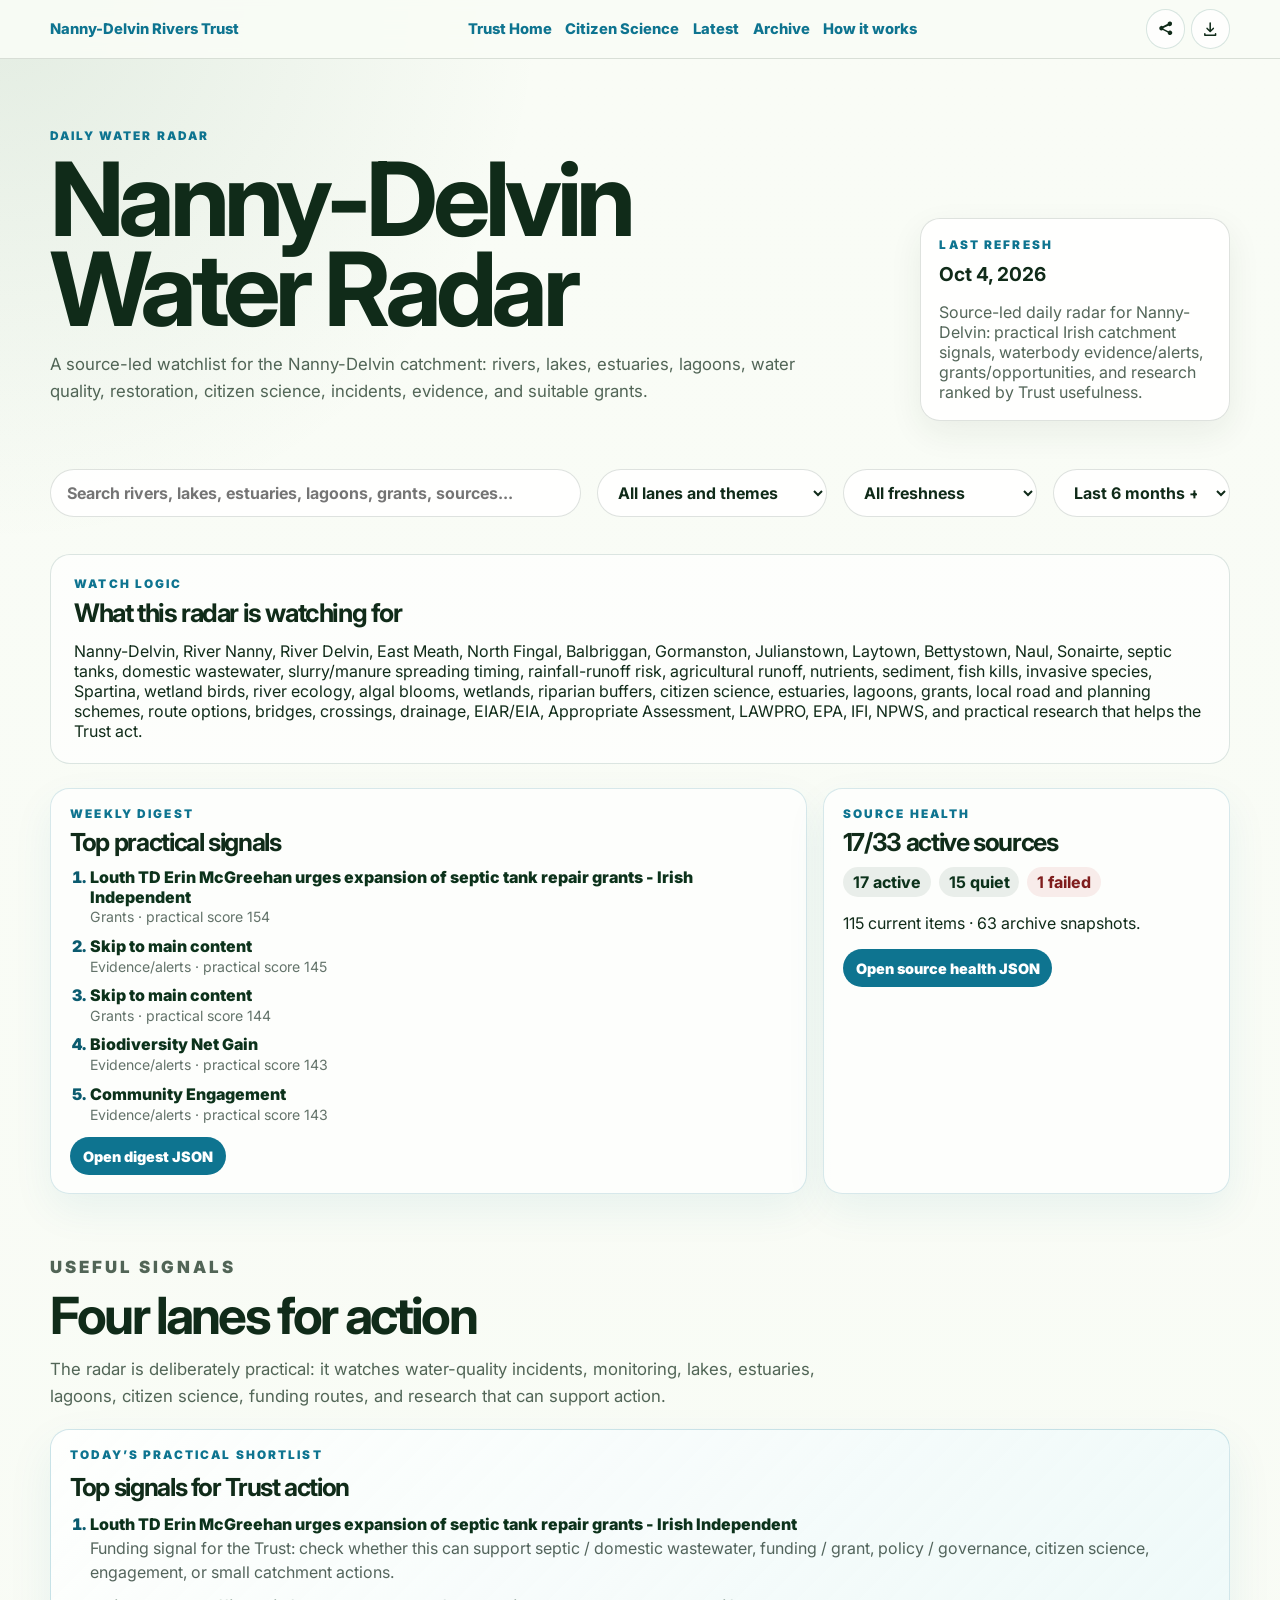
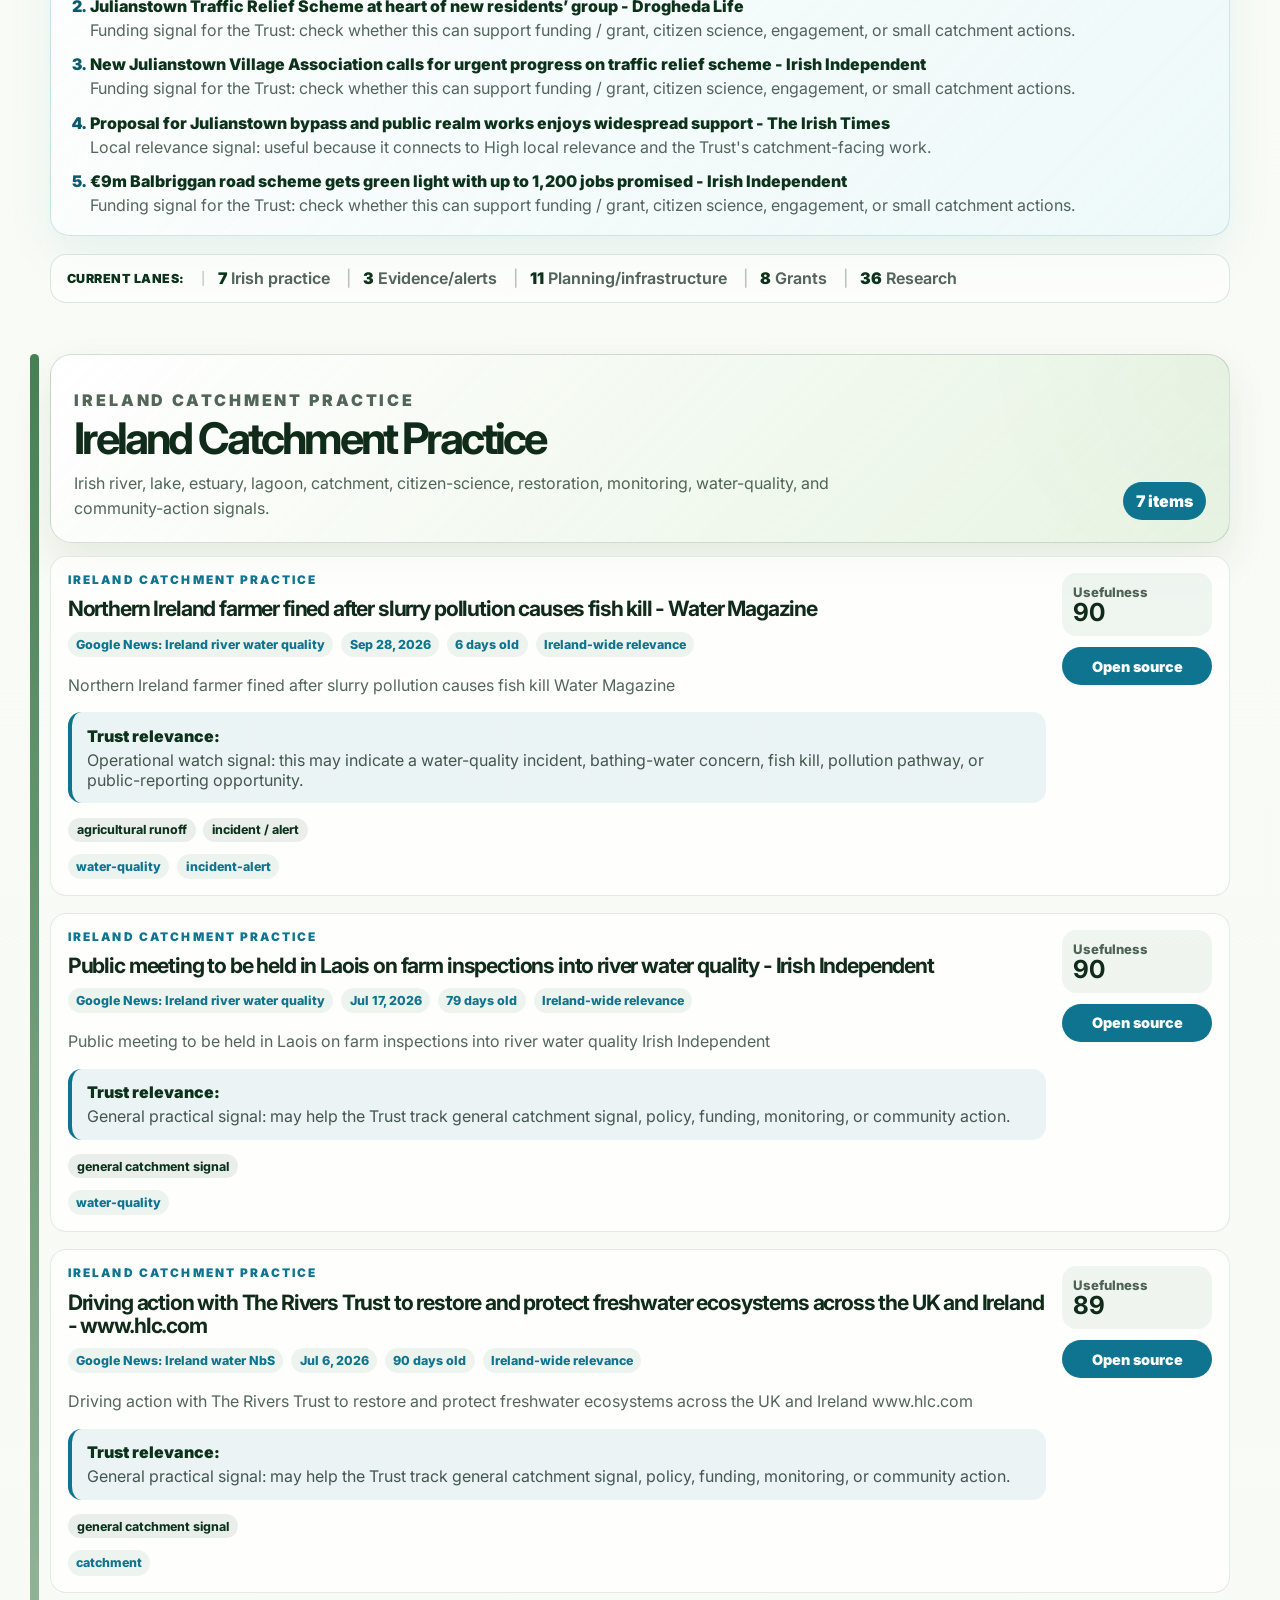
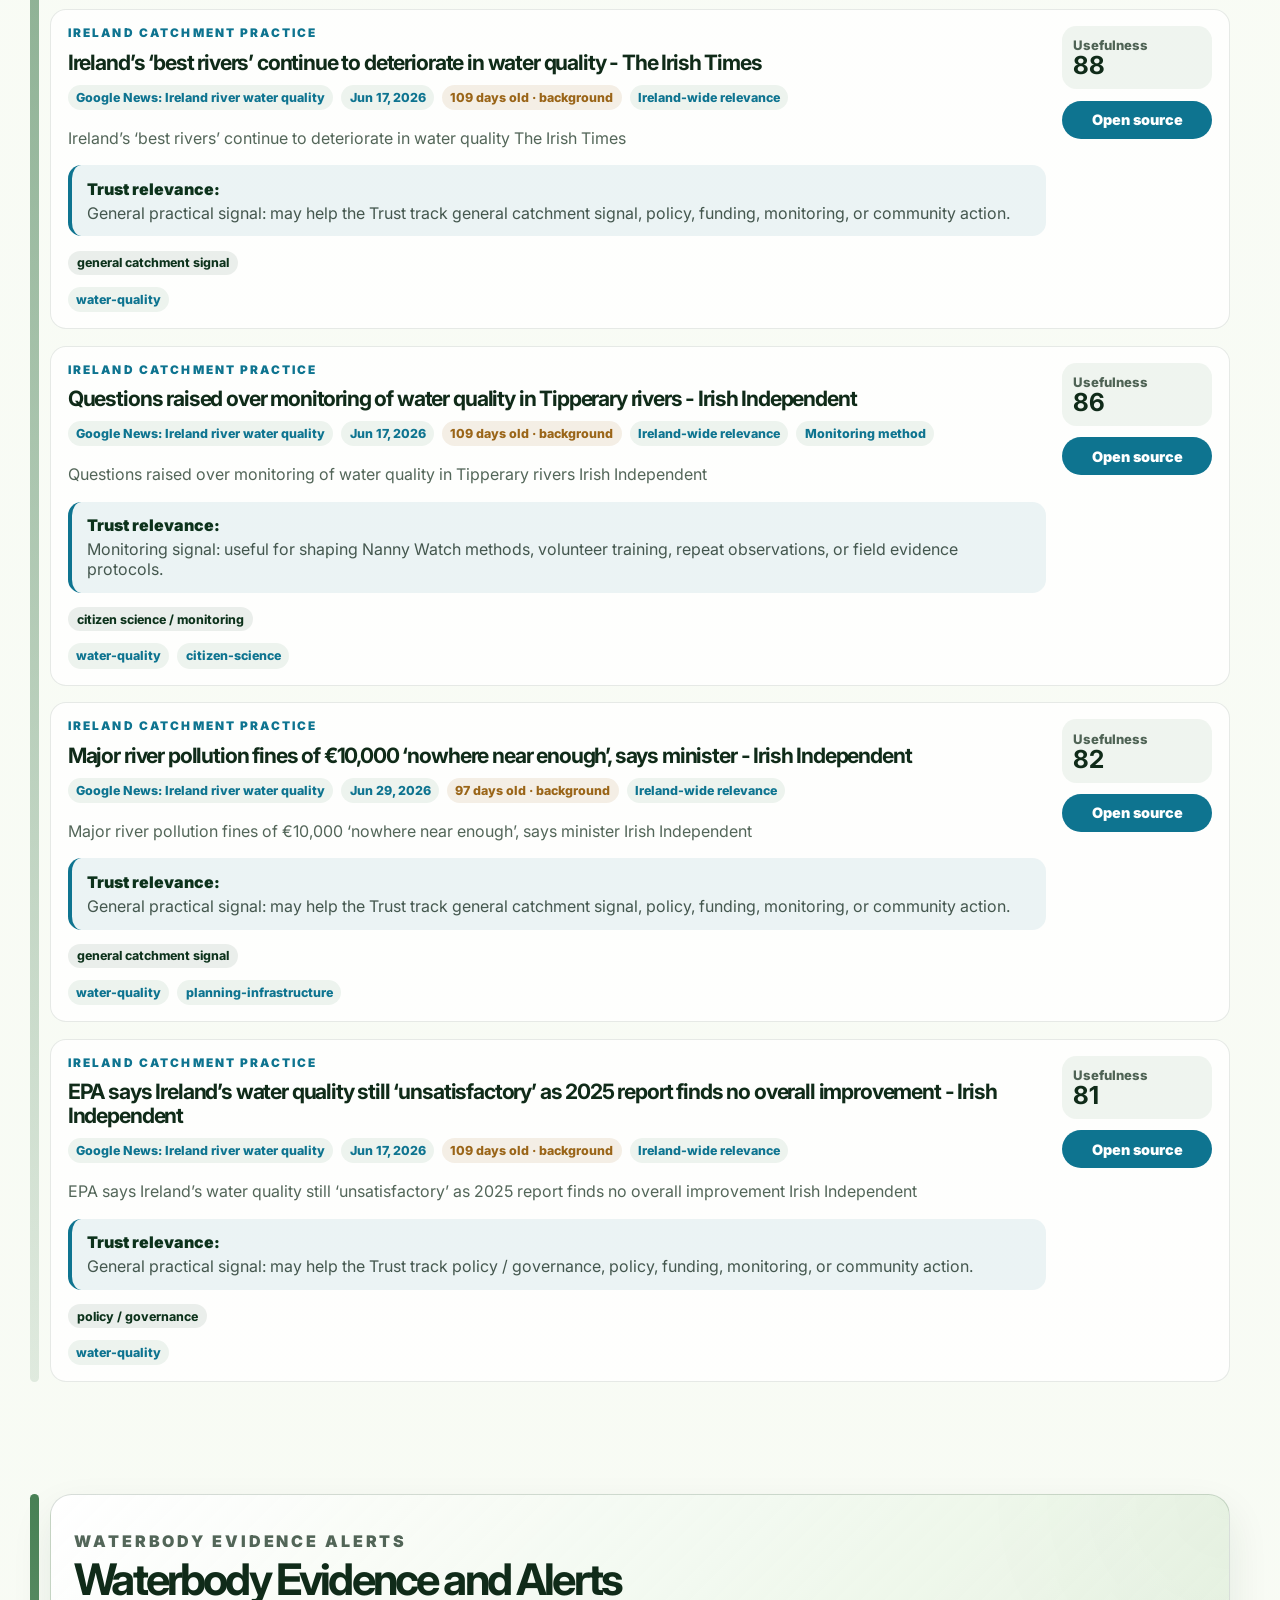
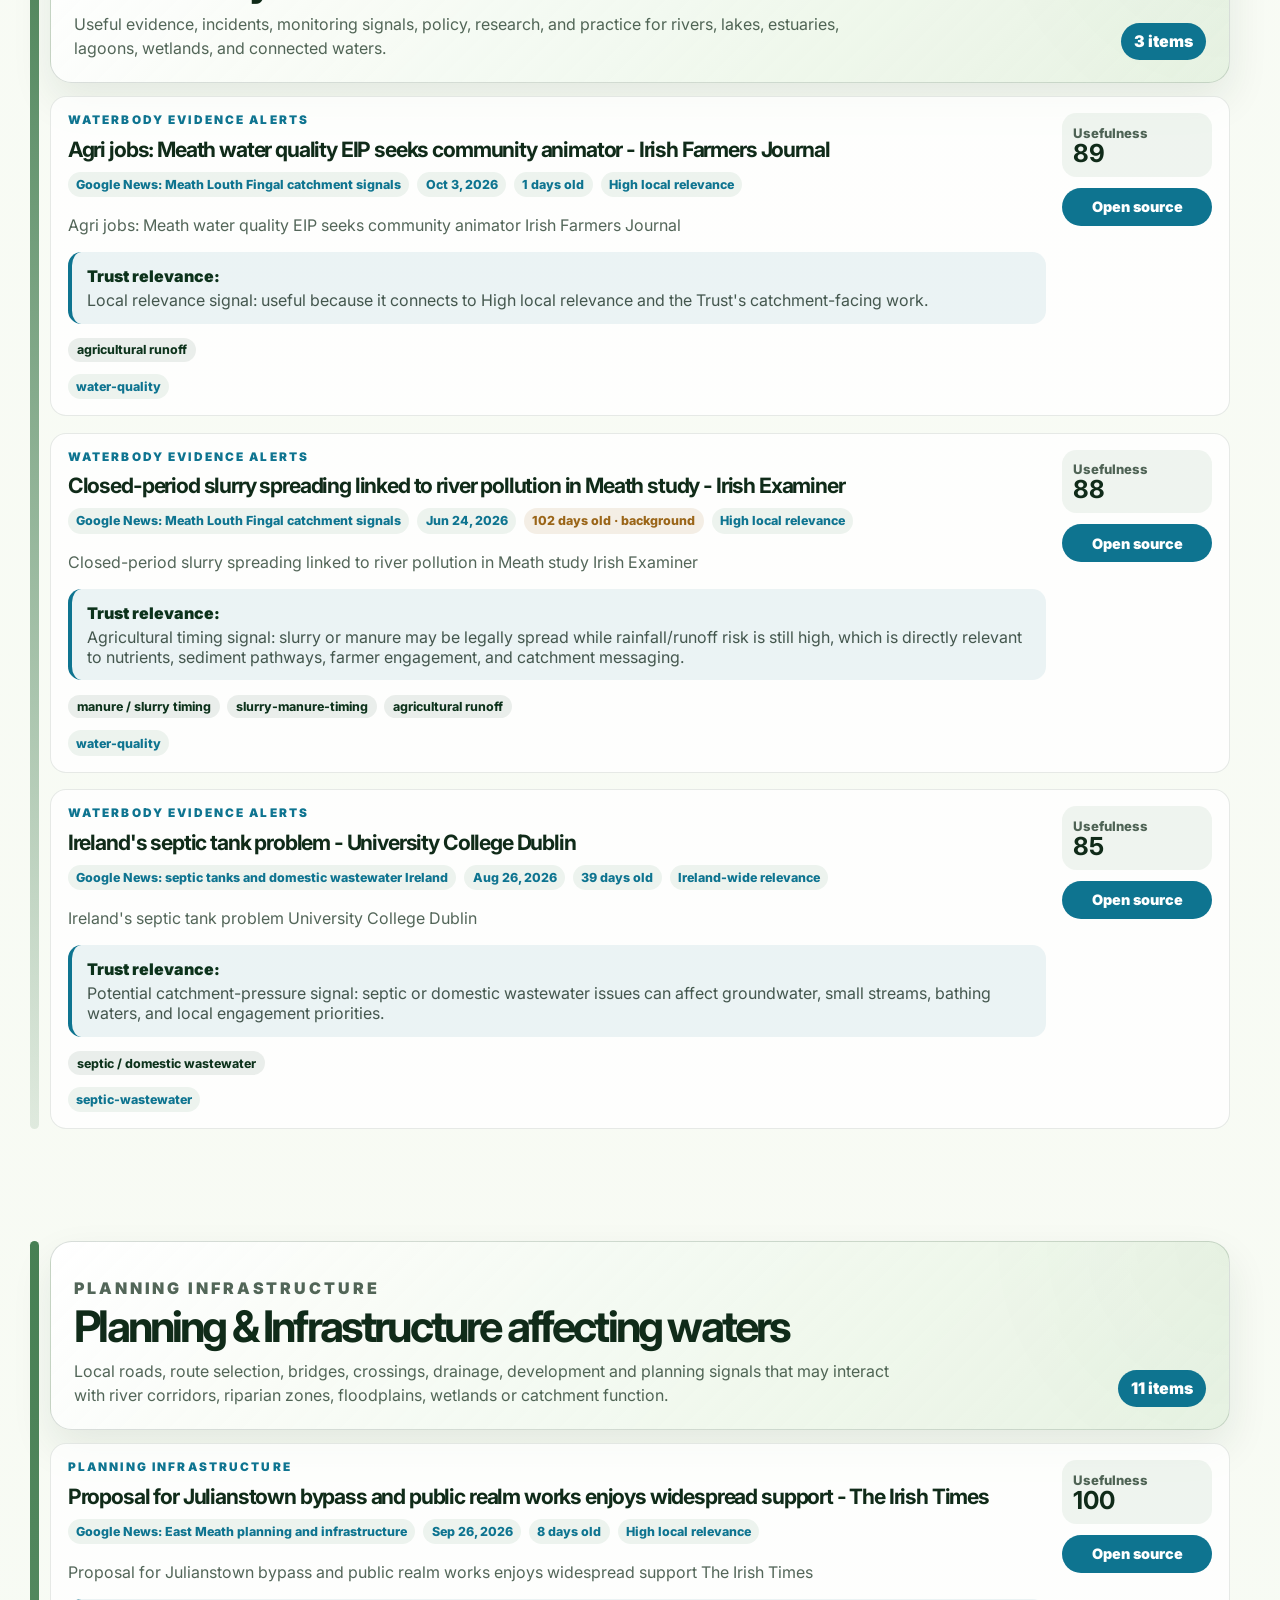
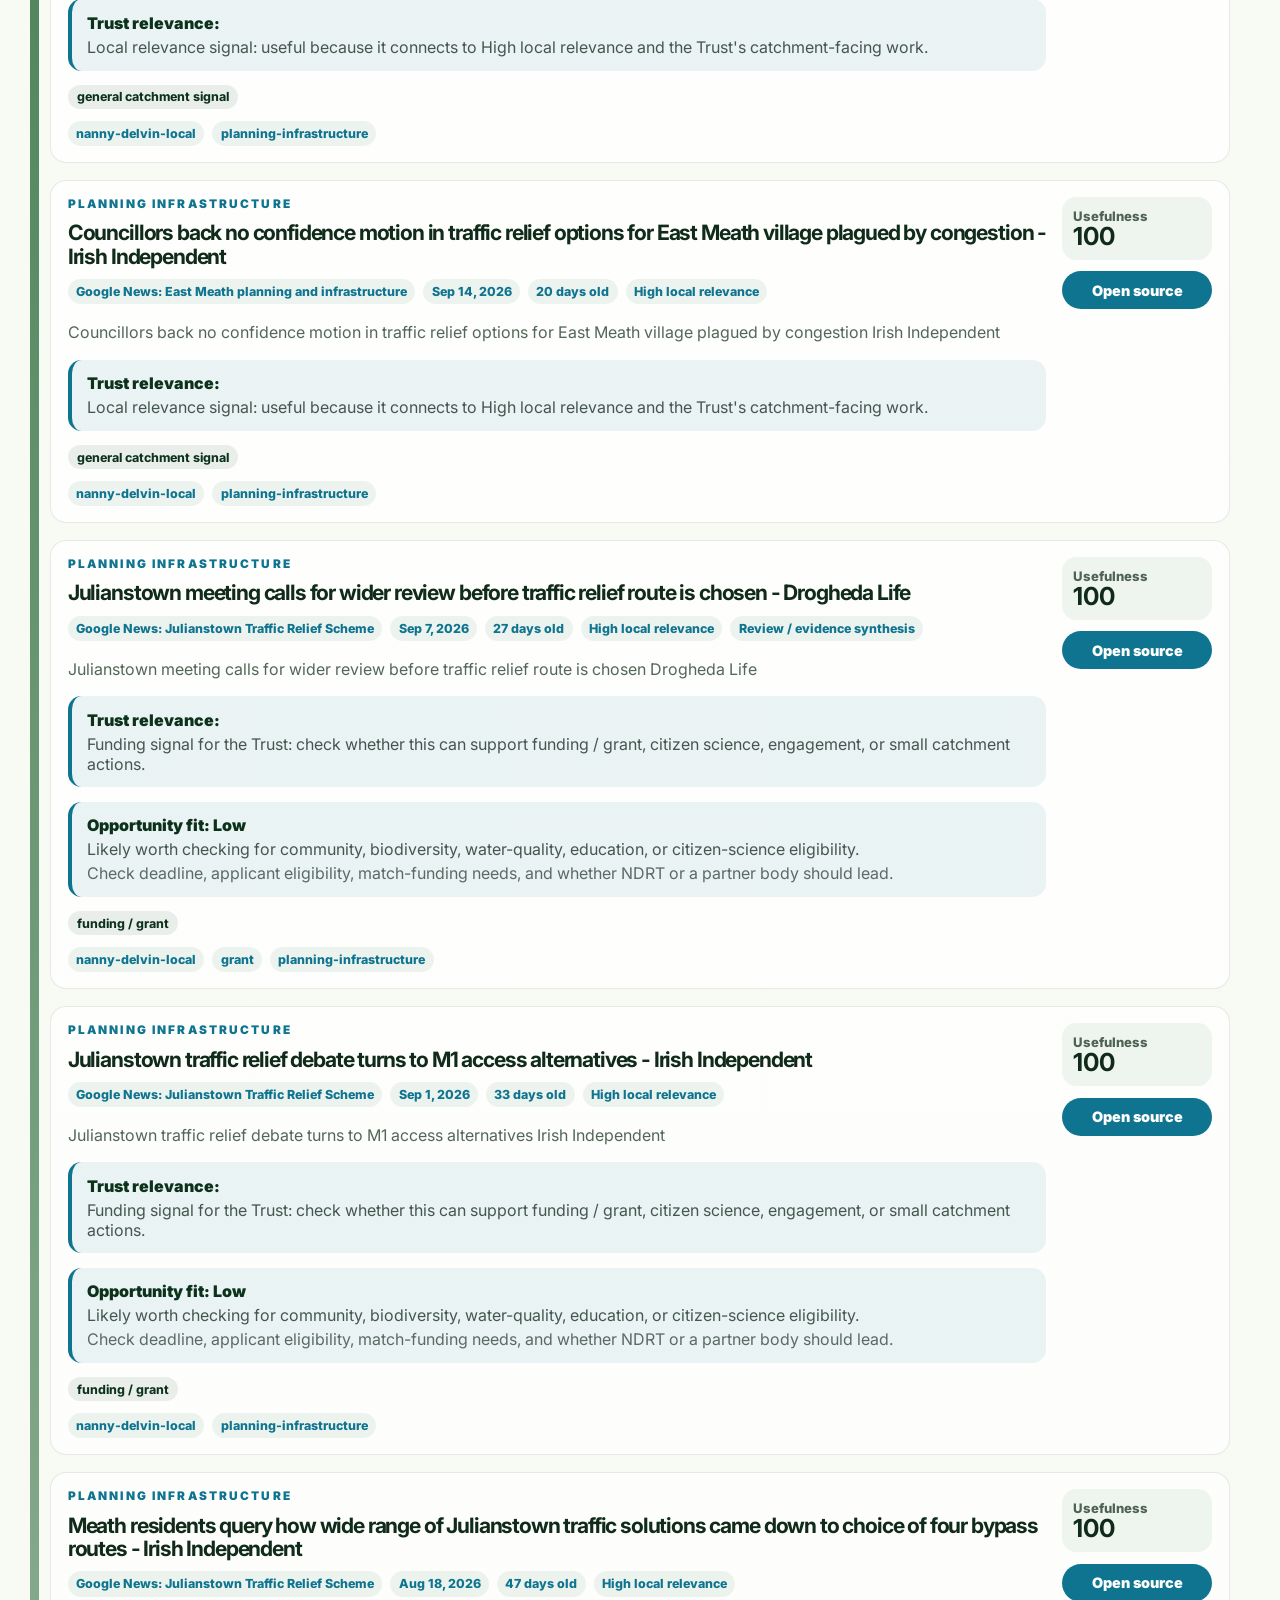
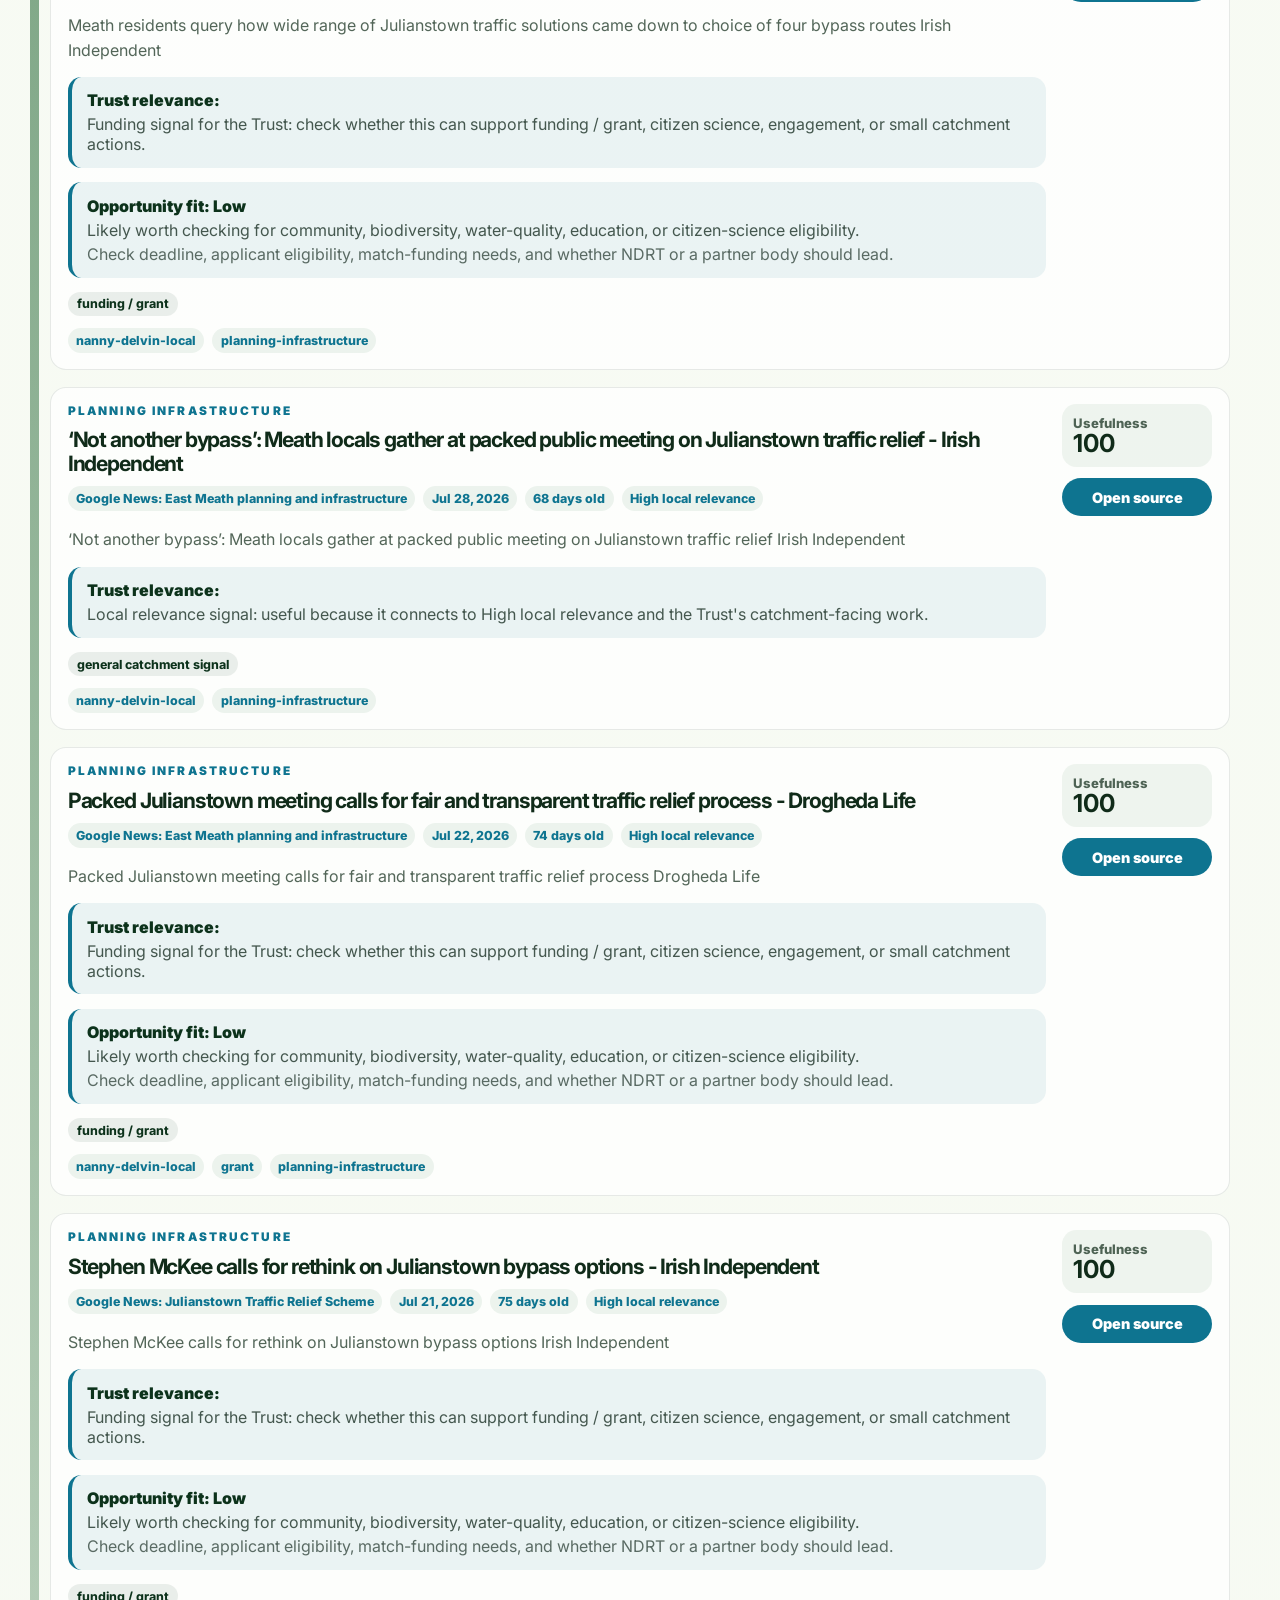
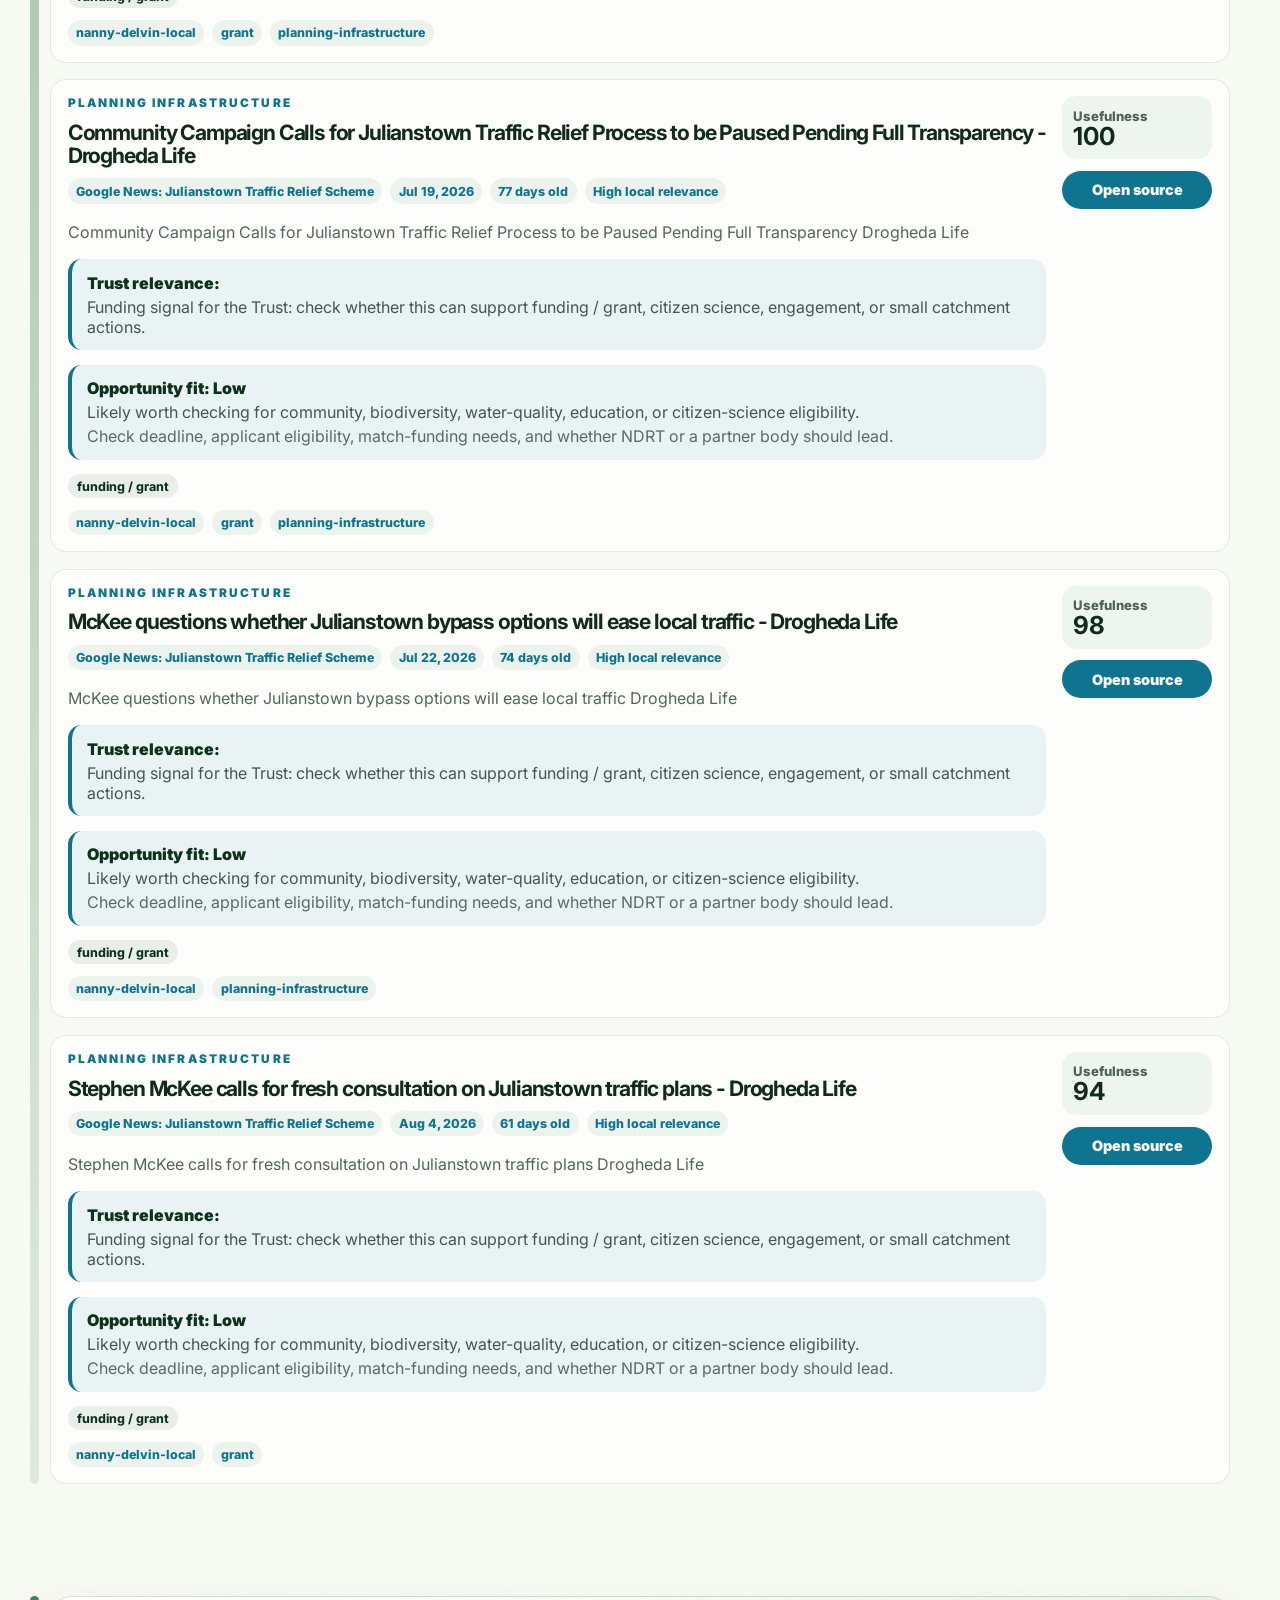
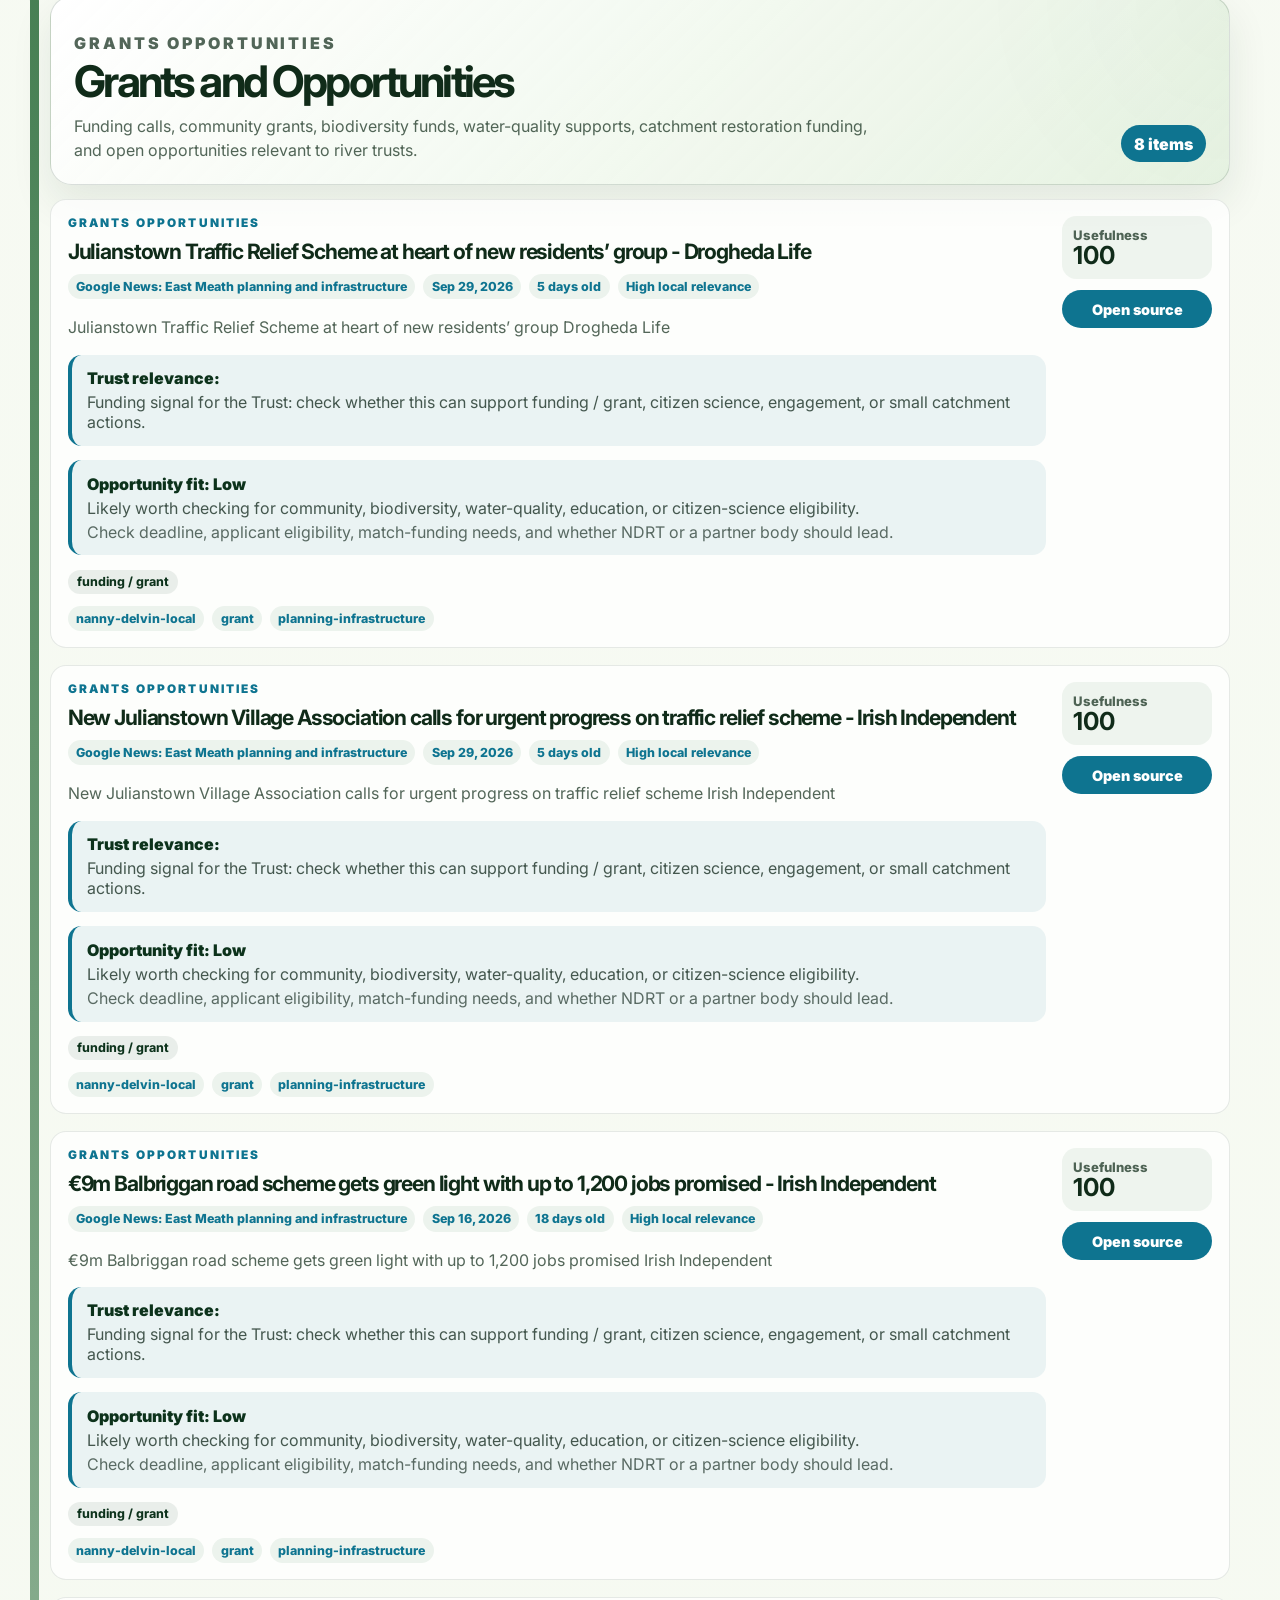
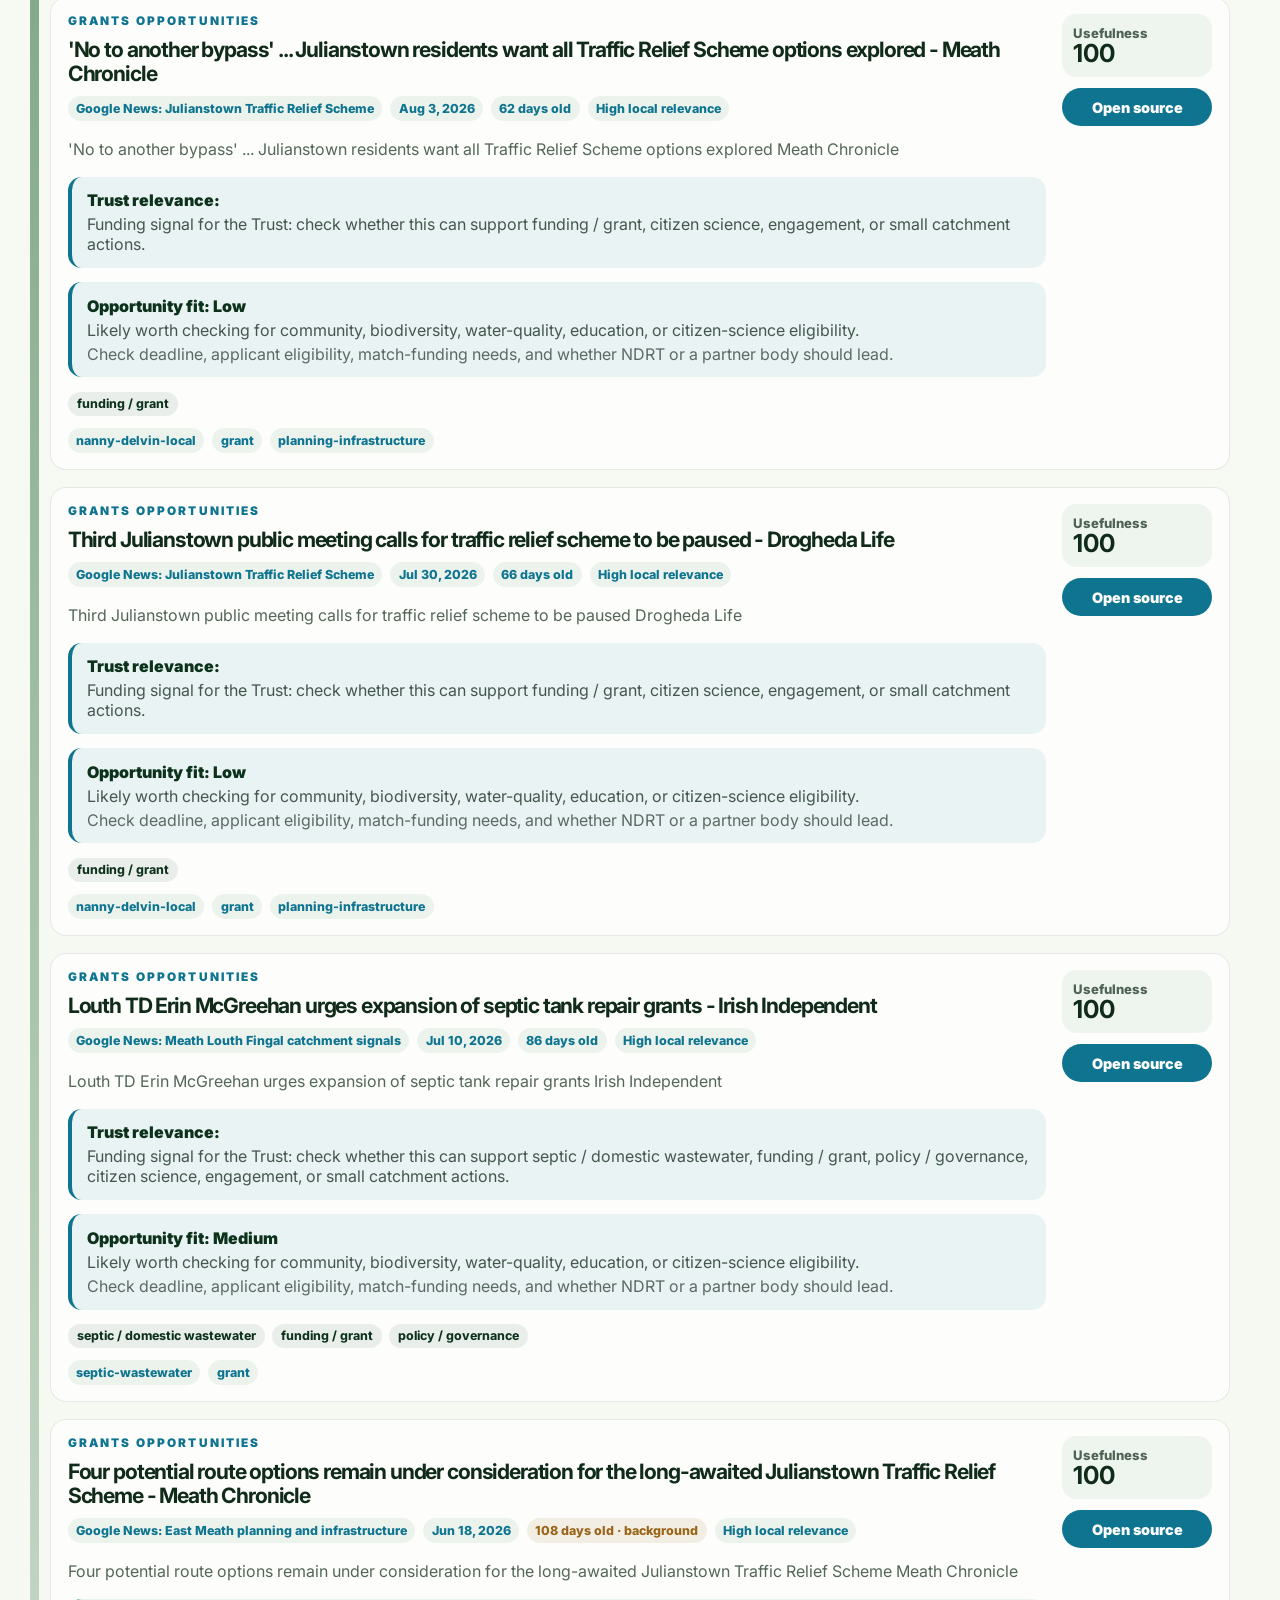
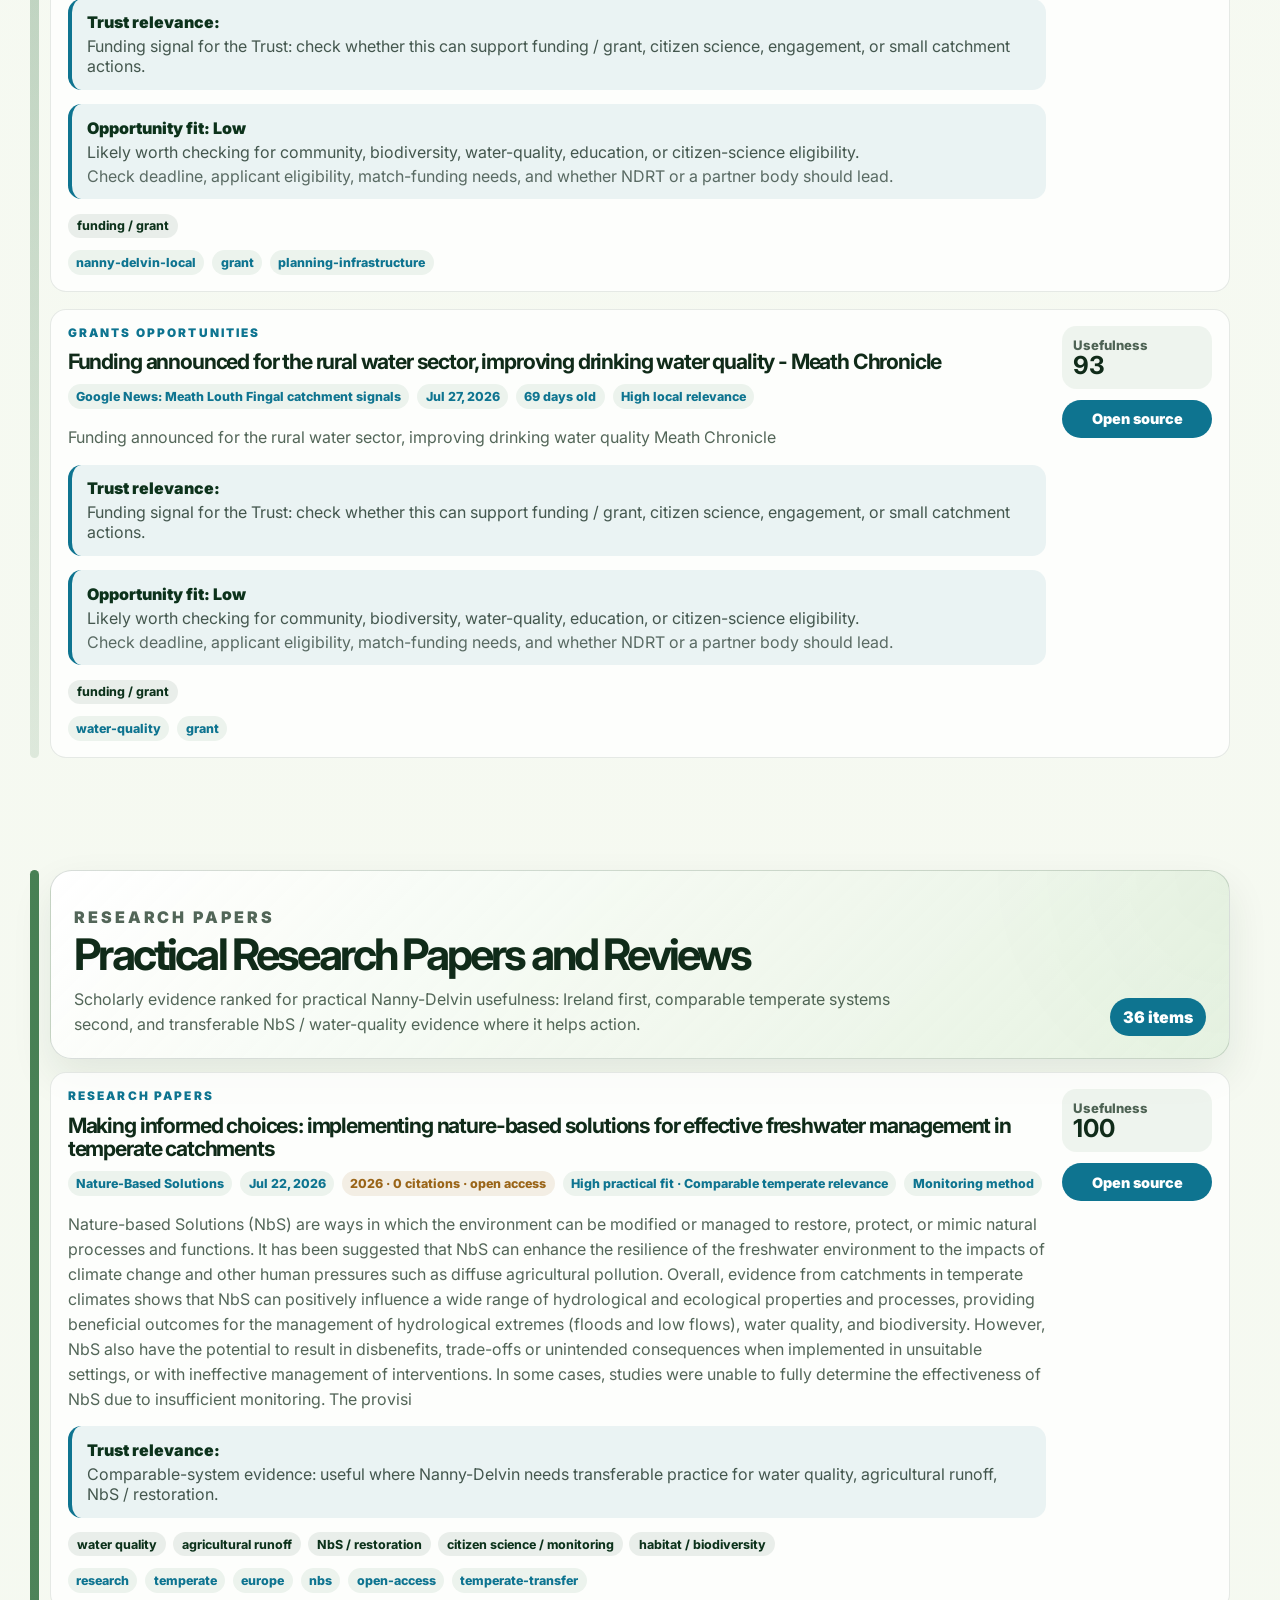
==== commit bbb1ef0c: "Expose planning infrastructure watch in Water Radar" ====
--- a/news/index.html
+++ b/news/index.html
@@ -6,7 +6,7 @@
   <link rel="canonical" href="https://nannydelvin.ie/news/" />
   <meta name="theme-color" content="#0b3d4a" />
   <title>Nanny-Delvin Water Radar | Nanny-Delvin Rivers Trust</title>
-  <meta name="description" content="A daily source-led radar for Nanny-Delvin catchment practice, rivers, lakes, estuaries, lagoons, water quality, citizen science, incidents, evidence, and suitable grants." />
+  <meta name="description" content="A daily source-led radar for Nanny-Delvin catchment practice, planning and infrastructure affecting waters, rivers, estuaries, water quality, citizen science, incidents, evidence, and suitable grants." />
 
   <link rel="preconnect" href="https://fonts.googleapis.com" />
   <link rel="preconnect" href="https://fonts.gstatic.com" crossorigin />
@@ -84,6 +84,7 @@
 
         <option value="ireland-catchment-practice">Ireland catchment practice</option>
         <option value="waterbody-evidence-alerts">Waterbody evidence and alerts</option>
+        <option value="planning-infrastructure">Planning / infrastructure affecting waters</option>
         <option value="grants-opportunities">Grants and opportunities</option>
         <option value="research-papers">Practical research papers and reviews</option>
 
@@ -117,7 +118,8 @@
       <p>
         Nanny-Delvin, River Nanny, River Delvin, East Meath, North Fingal, Balbriggan, Gormanston, Julianstown, Laytown, Bettystown, Naul, Sonairte, septic tanks, domestic wastewater, slurry/manure spreading timing, rainfall-runoff risk, agricultural runoff, nutrients, sediment, fish kills, invasive species, Spartina, wetland birds, river ecology,
         algal blooms, wetlands, riparian buffers, citizen science, estuaries, lagoons, grants,
-        LAWPRO, EPA, IFI, NPWS, and practical research that helps the Trust act.
+        local road and planning schemes, route options, bridges, crossings, drainage, EIAR/EIA,
+        Appropriate Assessment, LAWPRO, EPA, IFI, NPWS, and practical research that helps the Trust act.
       </p>
     </section>
 
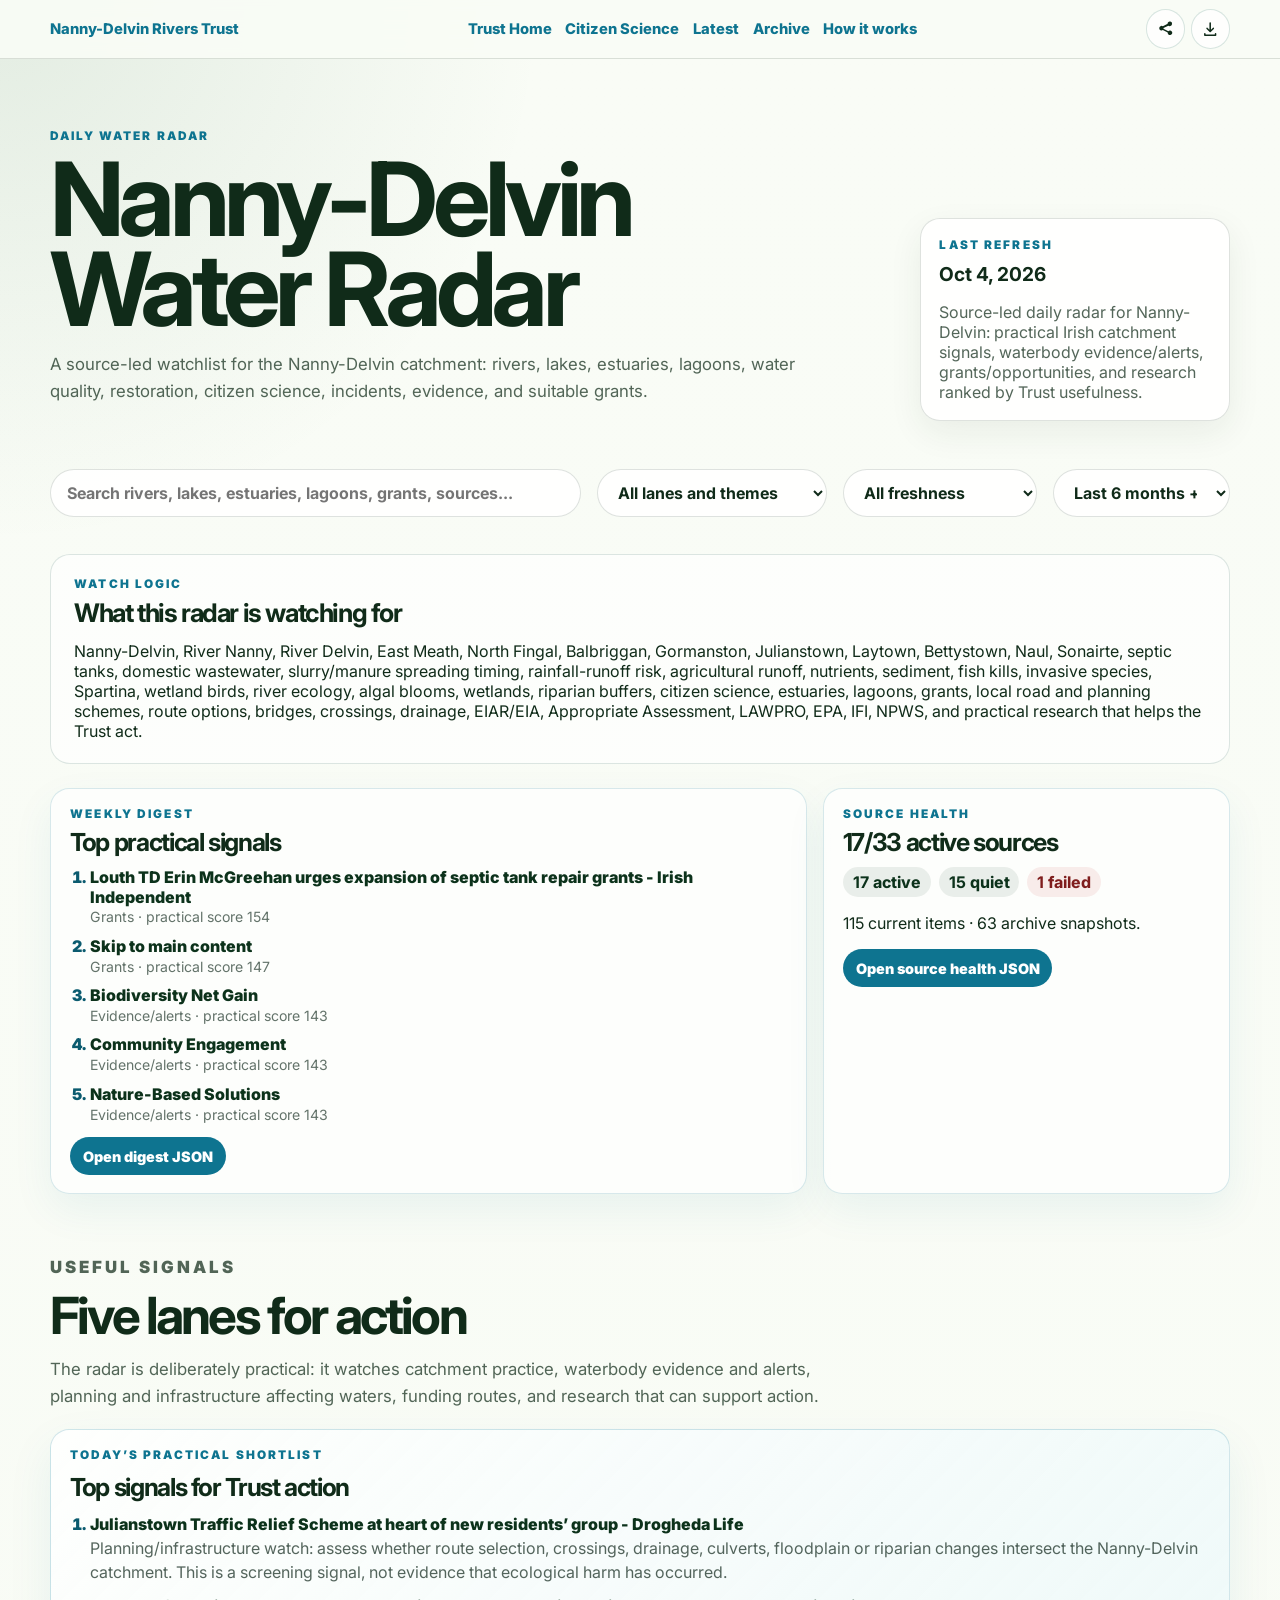
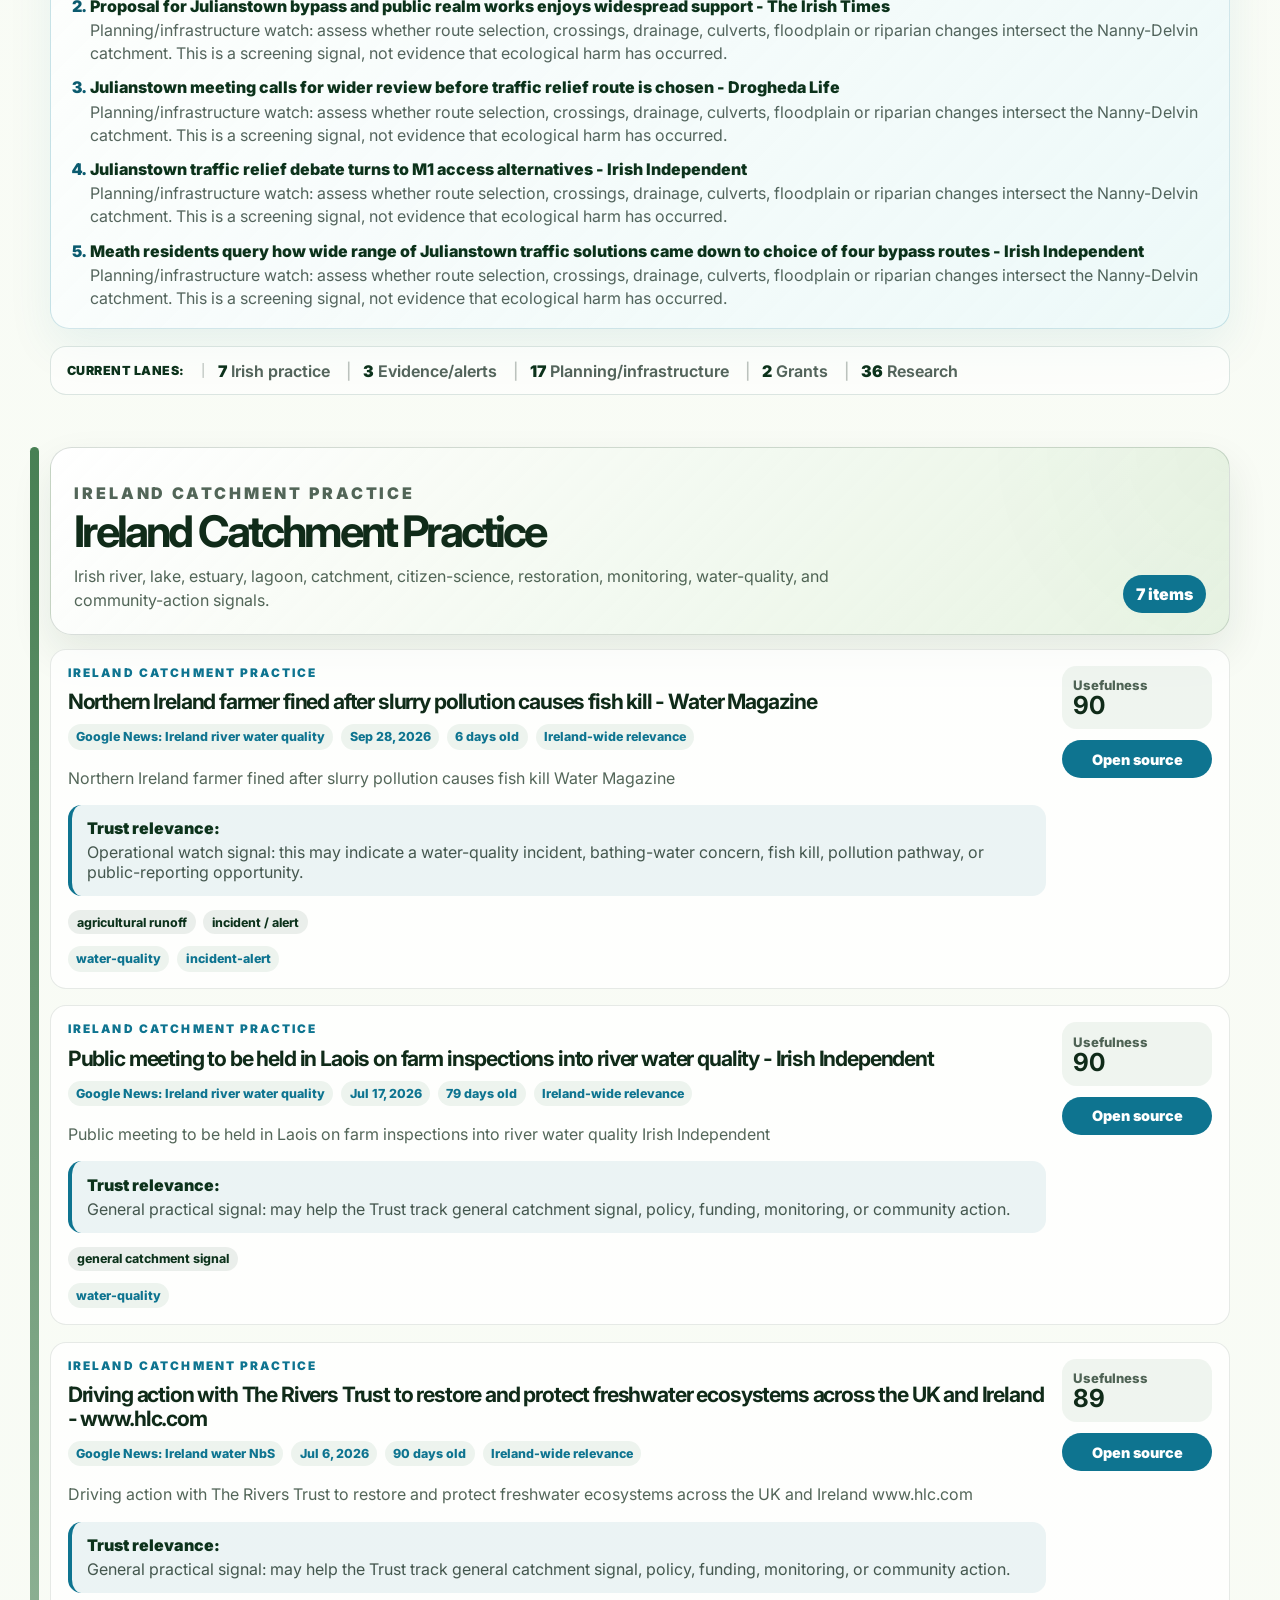
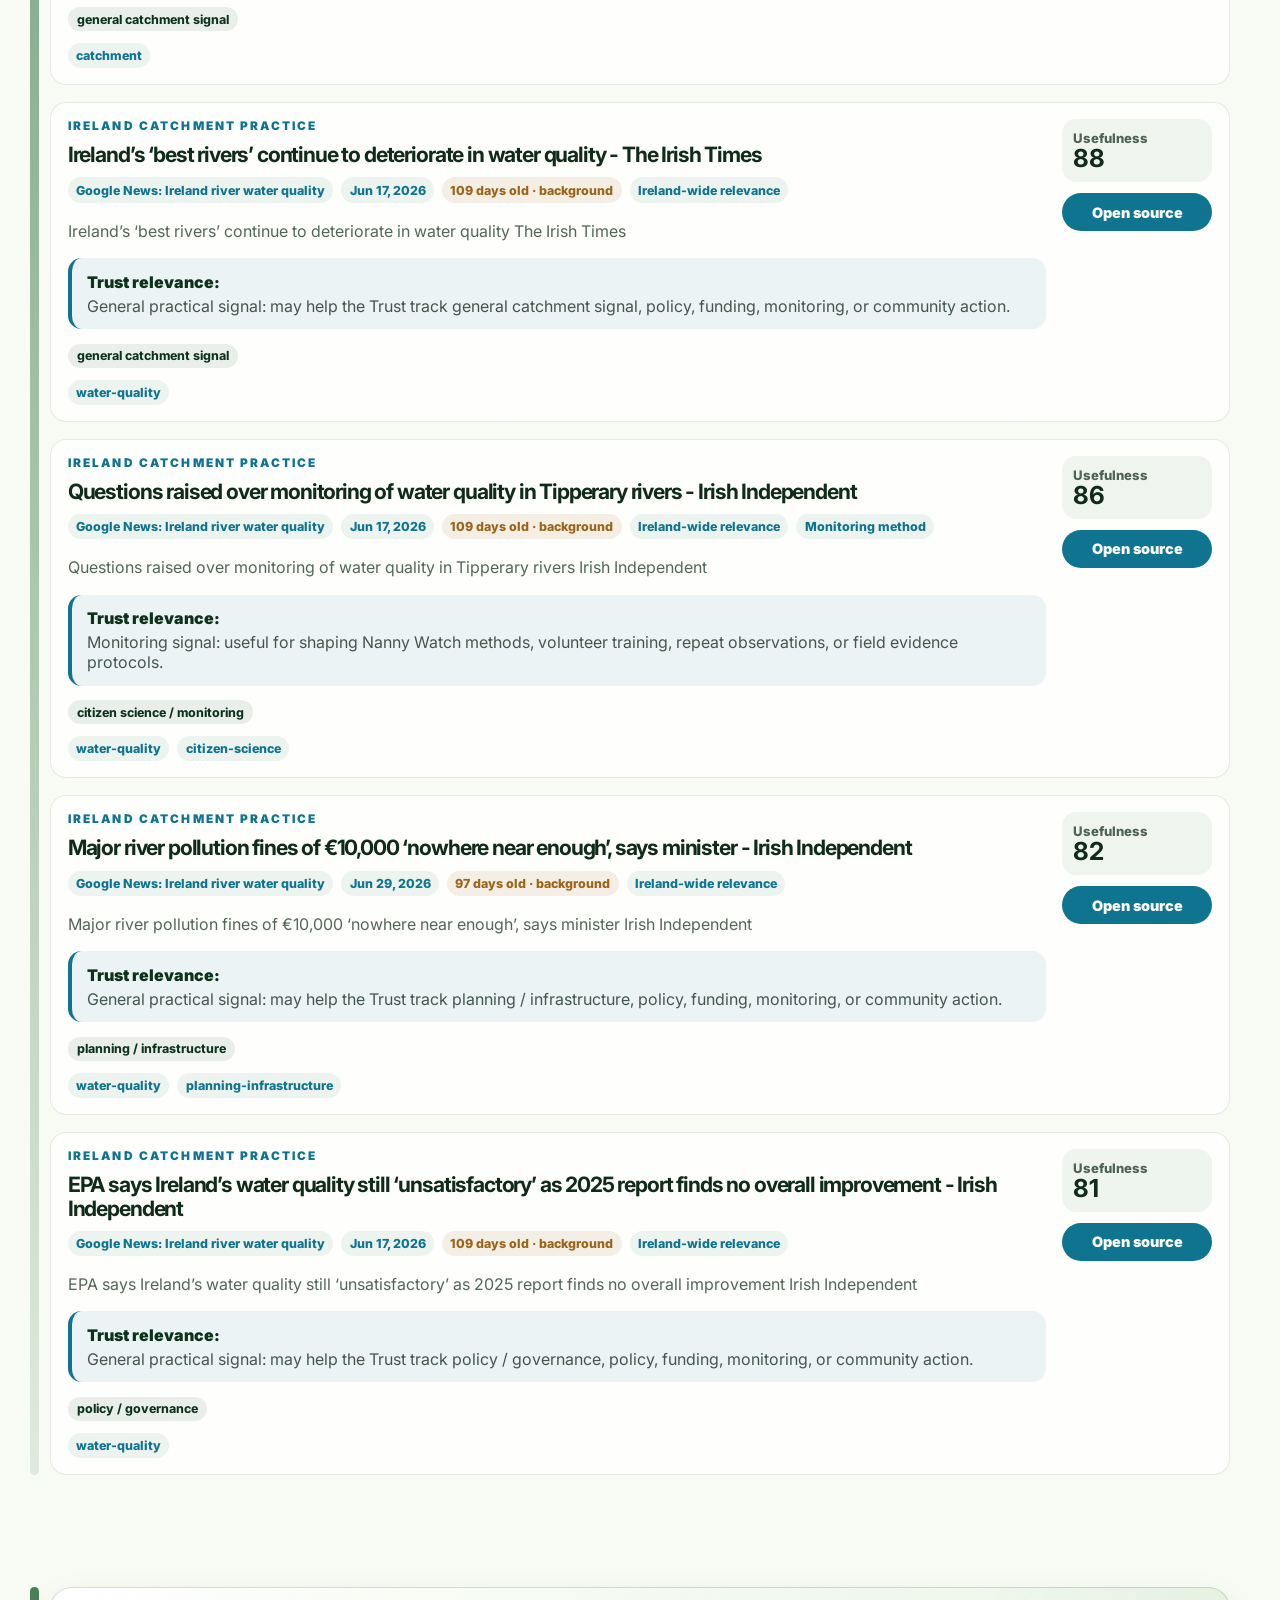
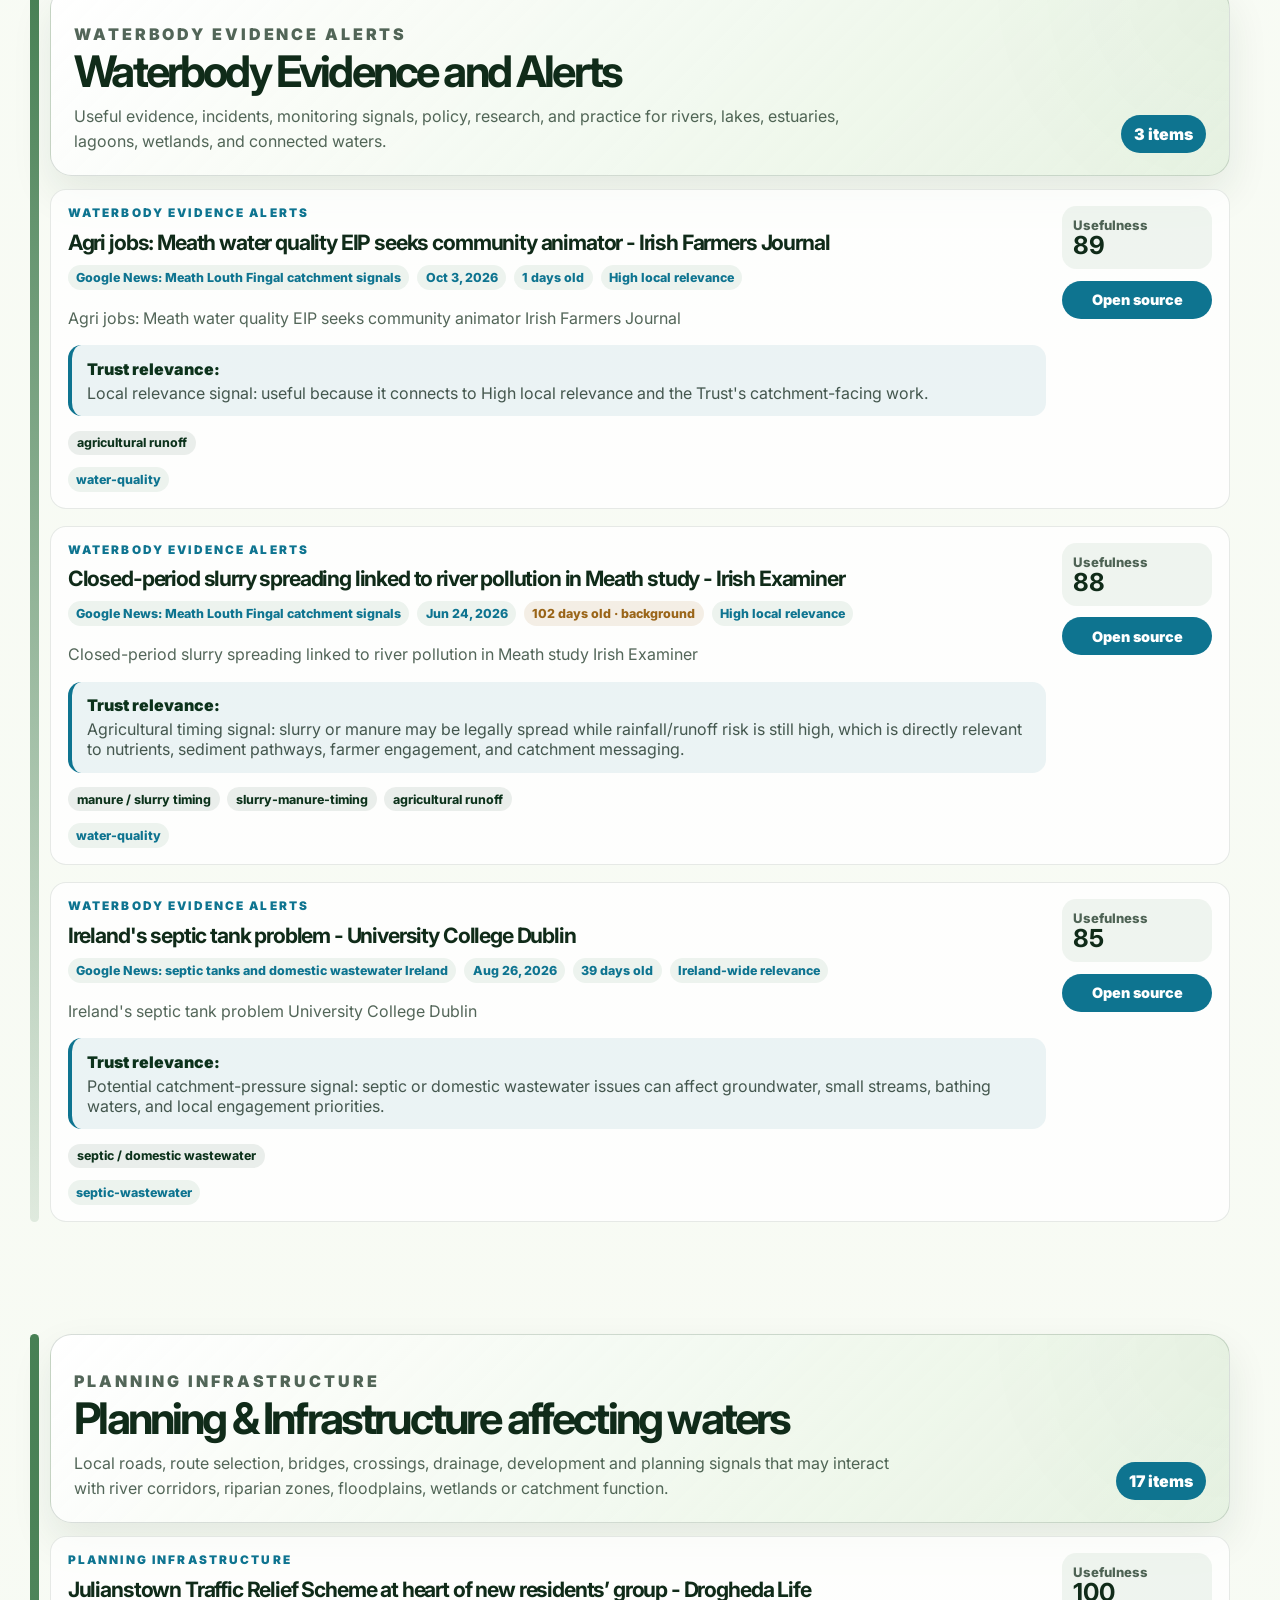
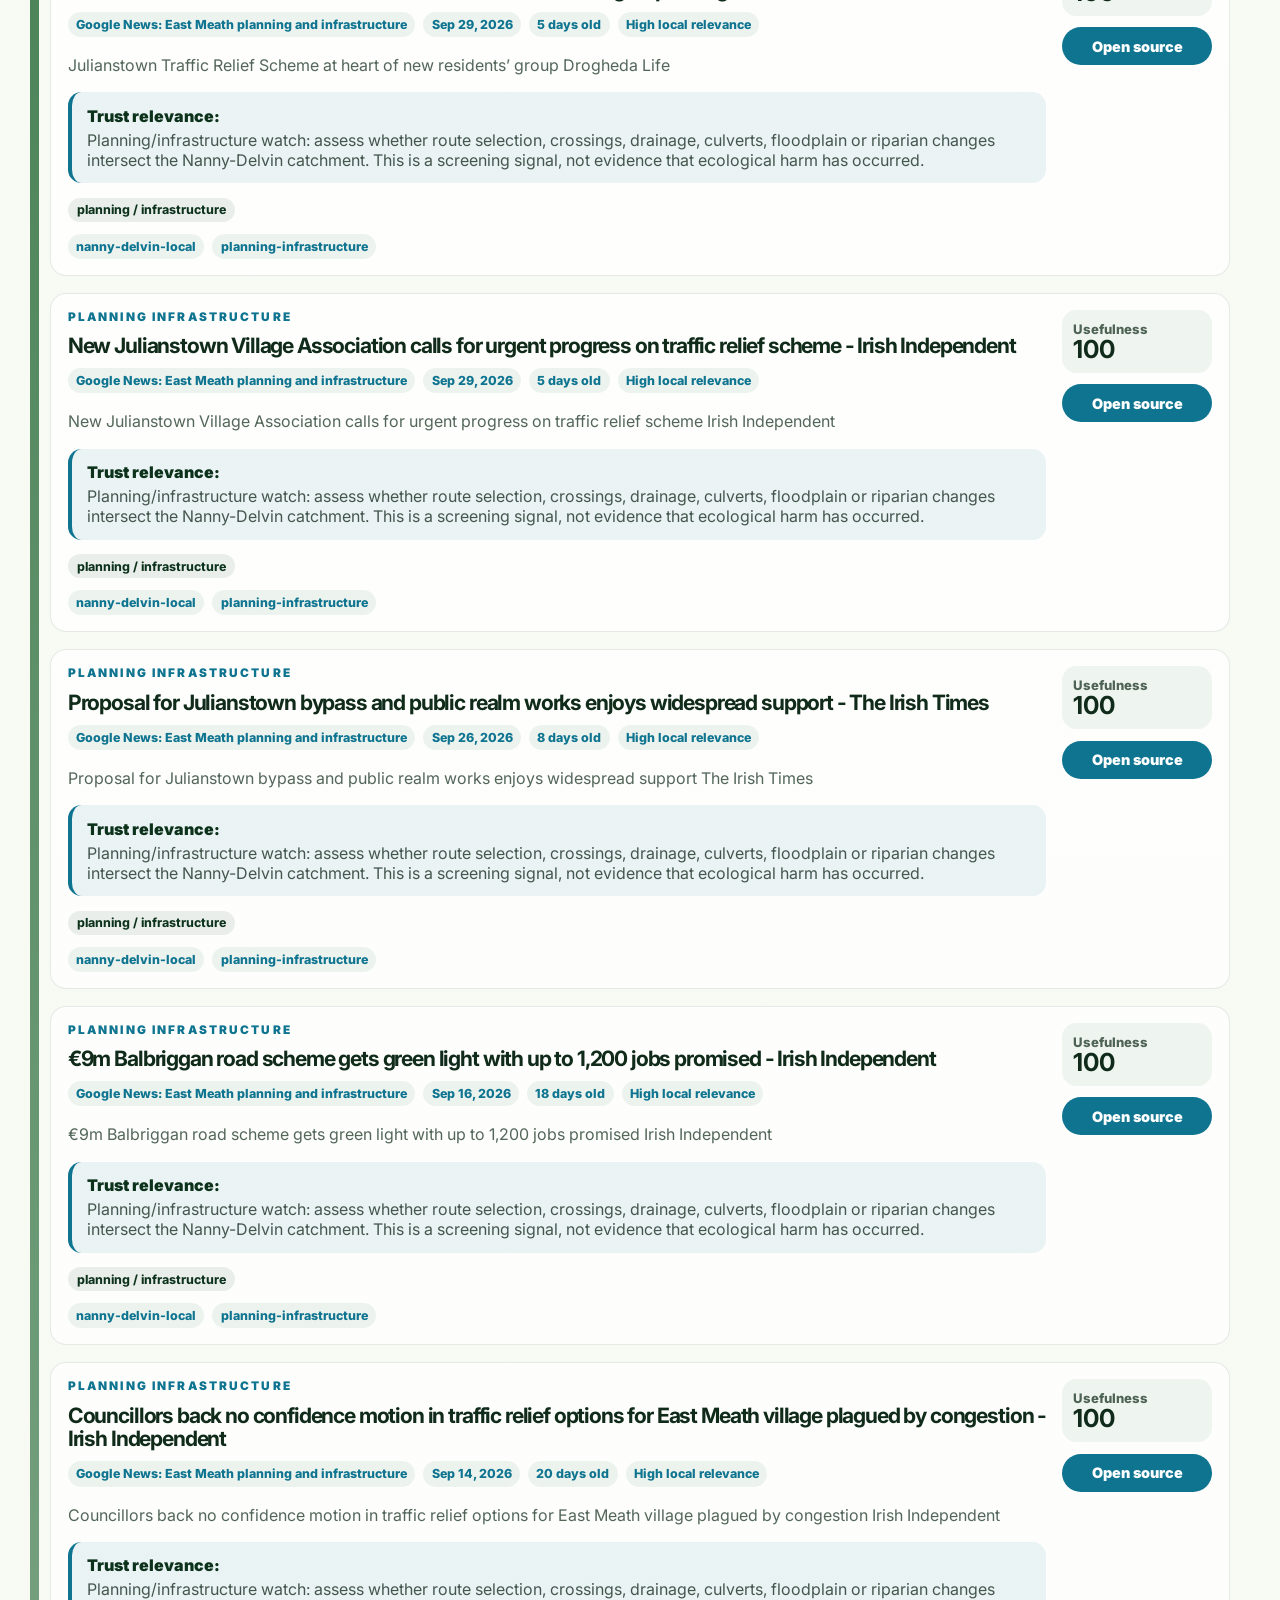
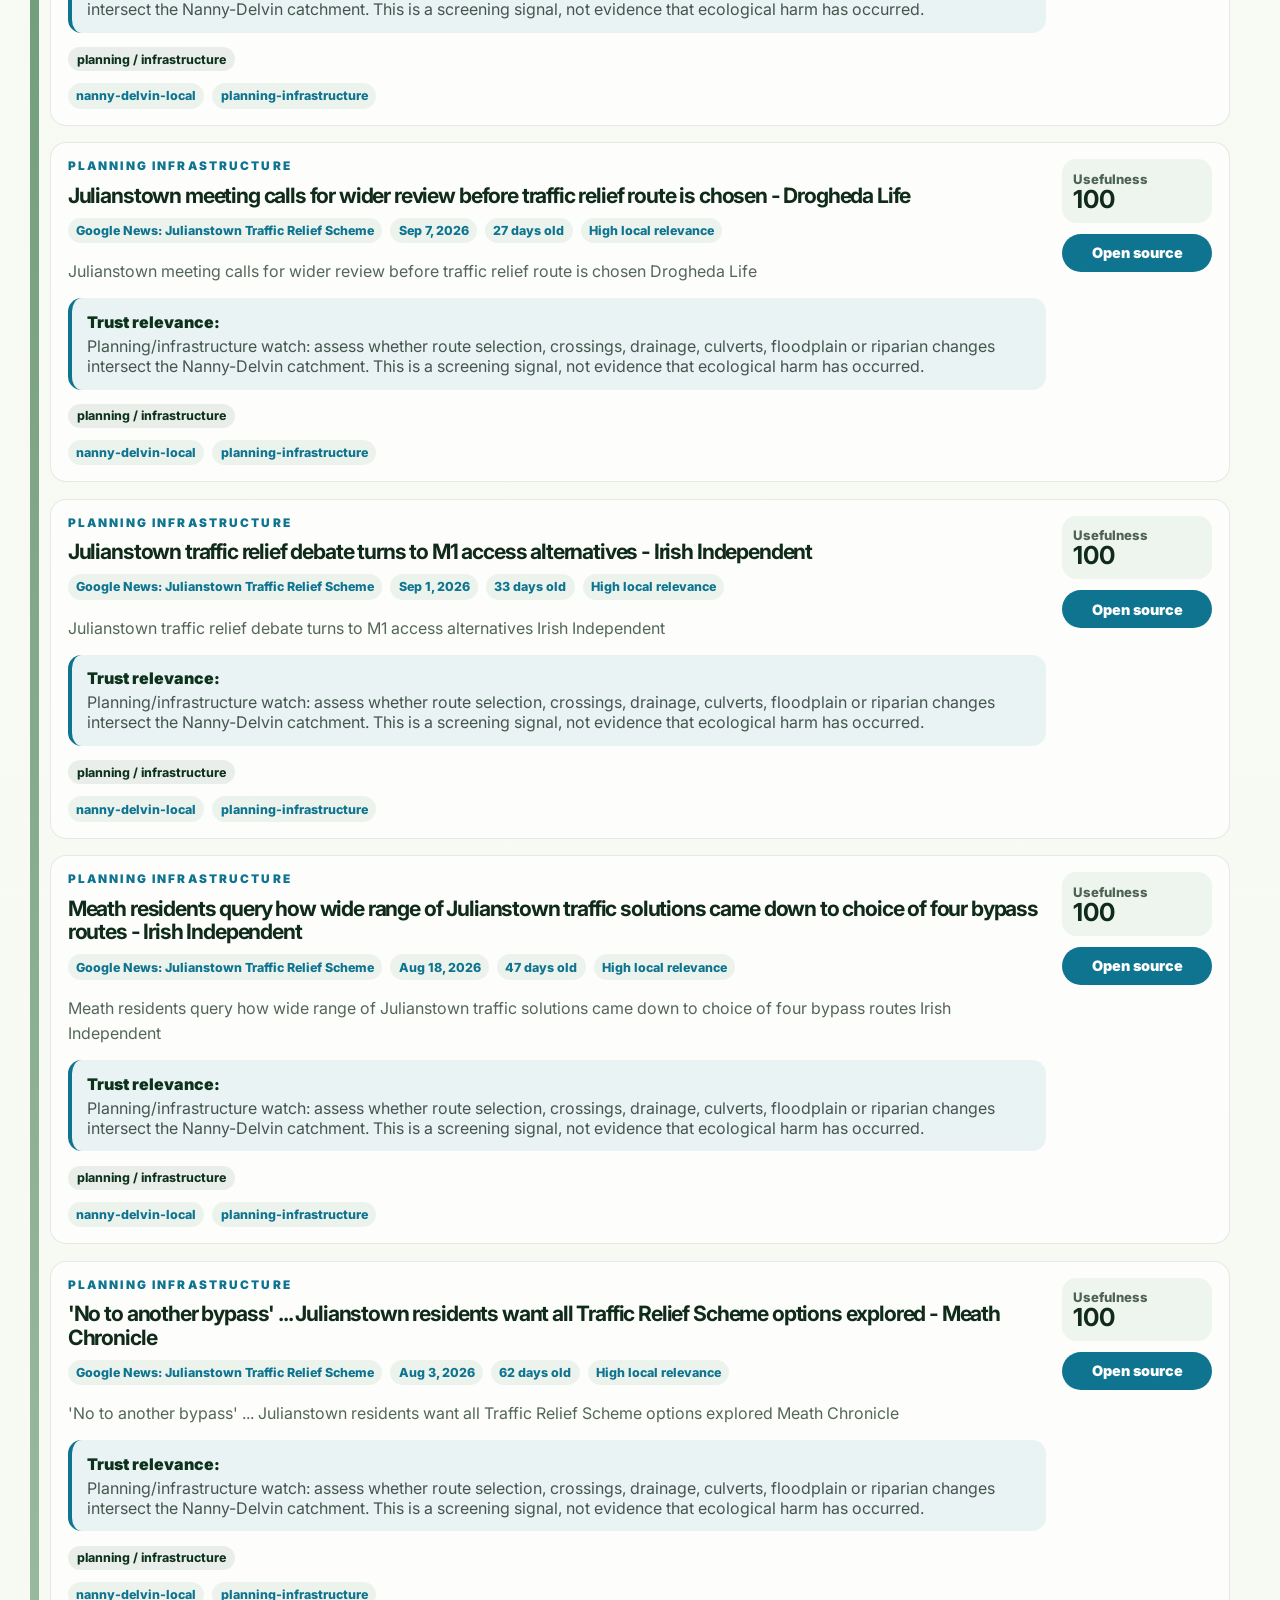
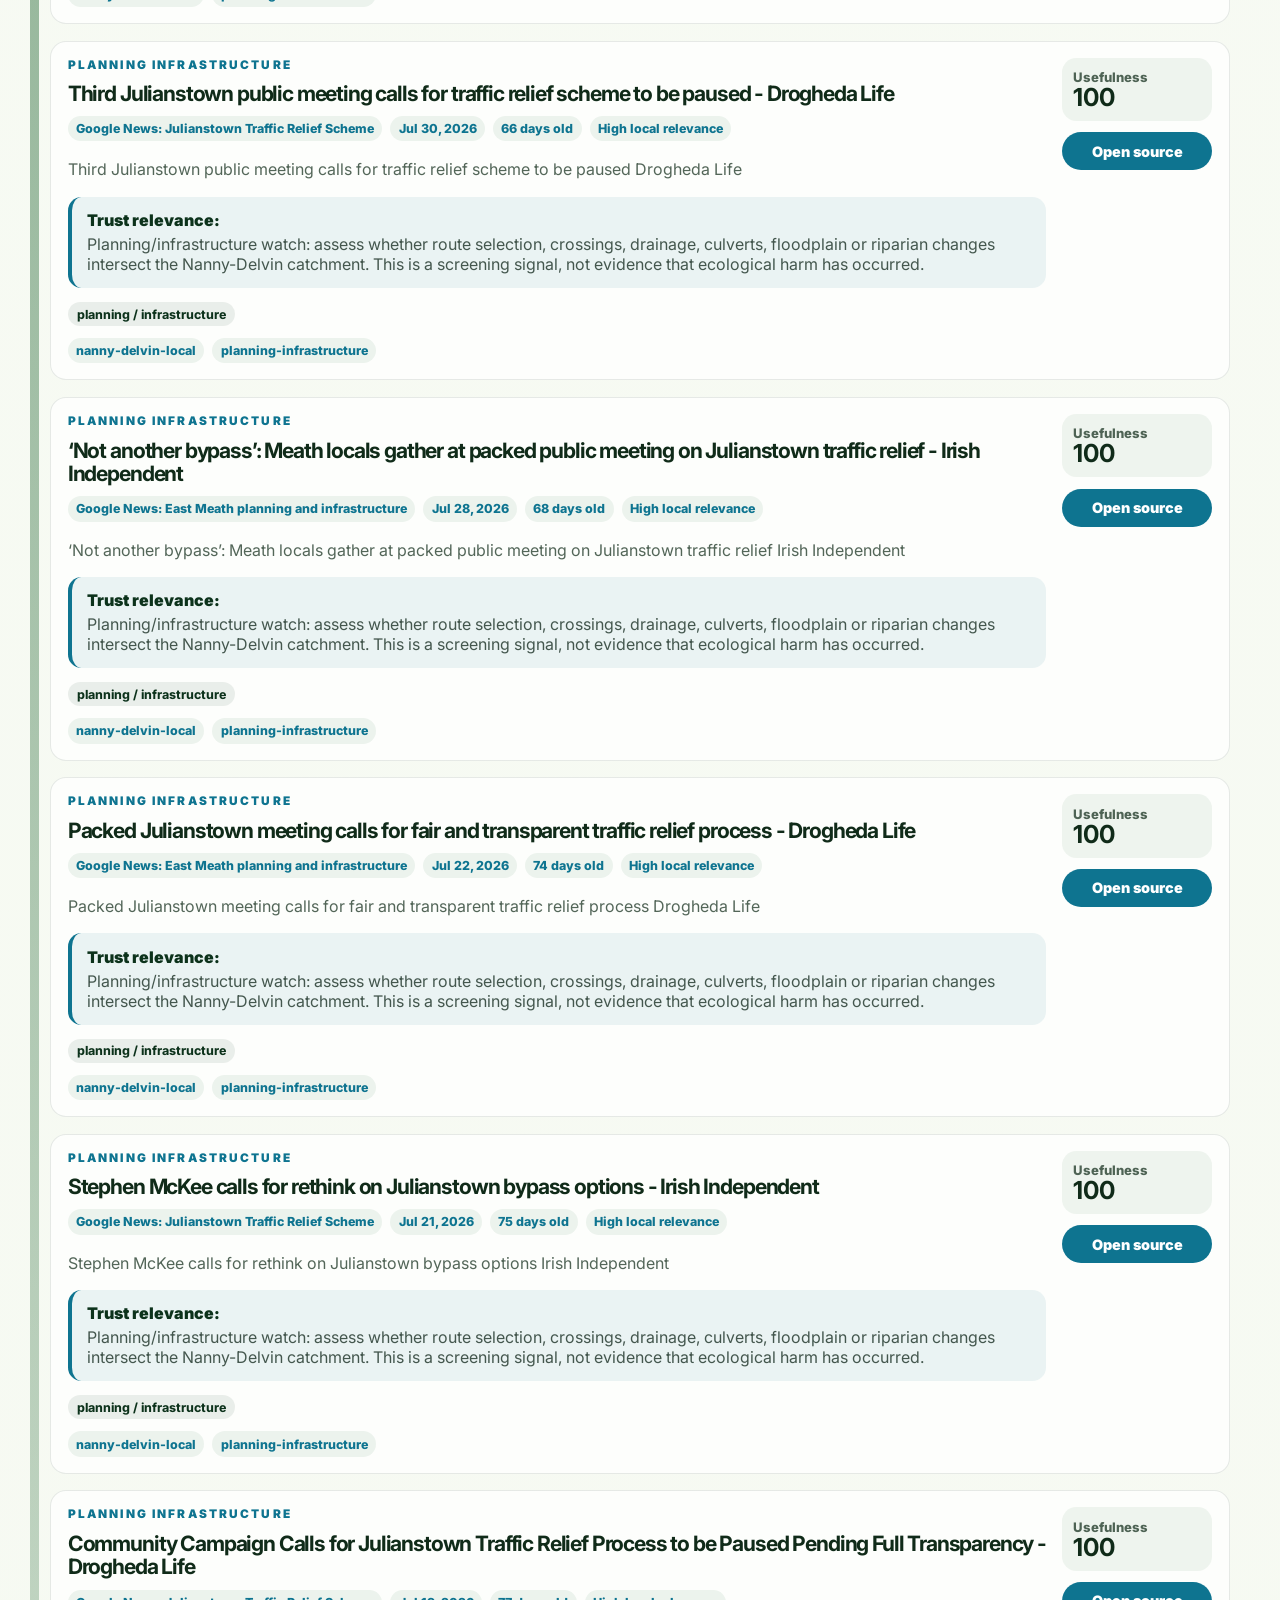
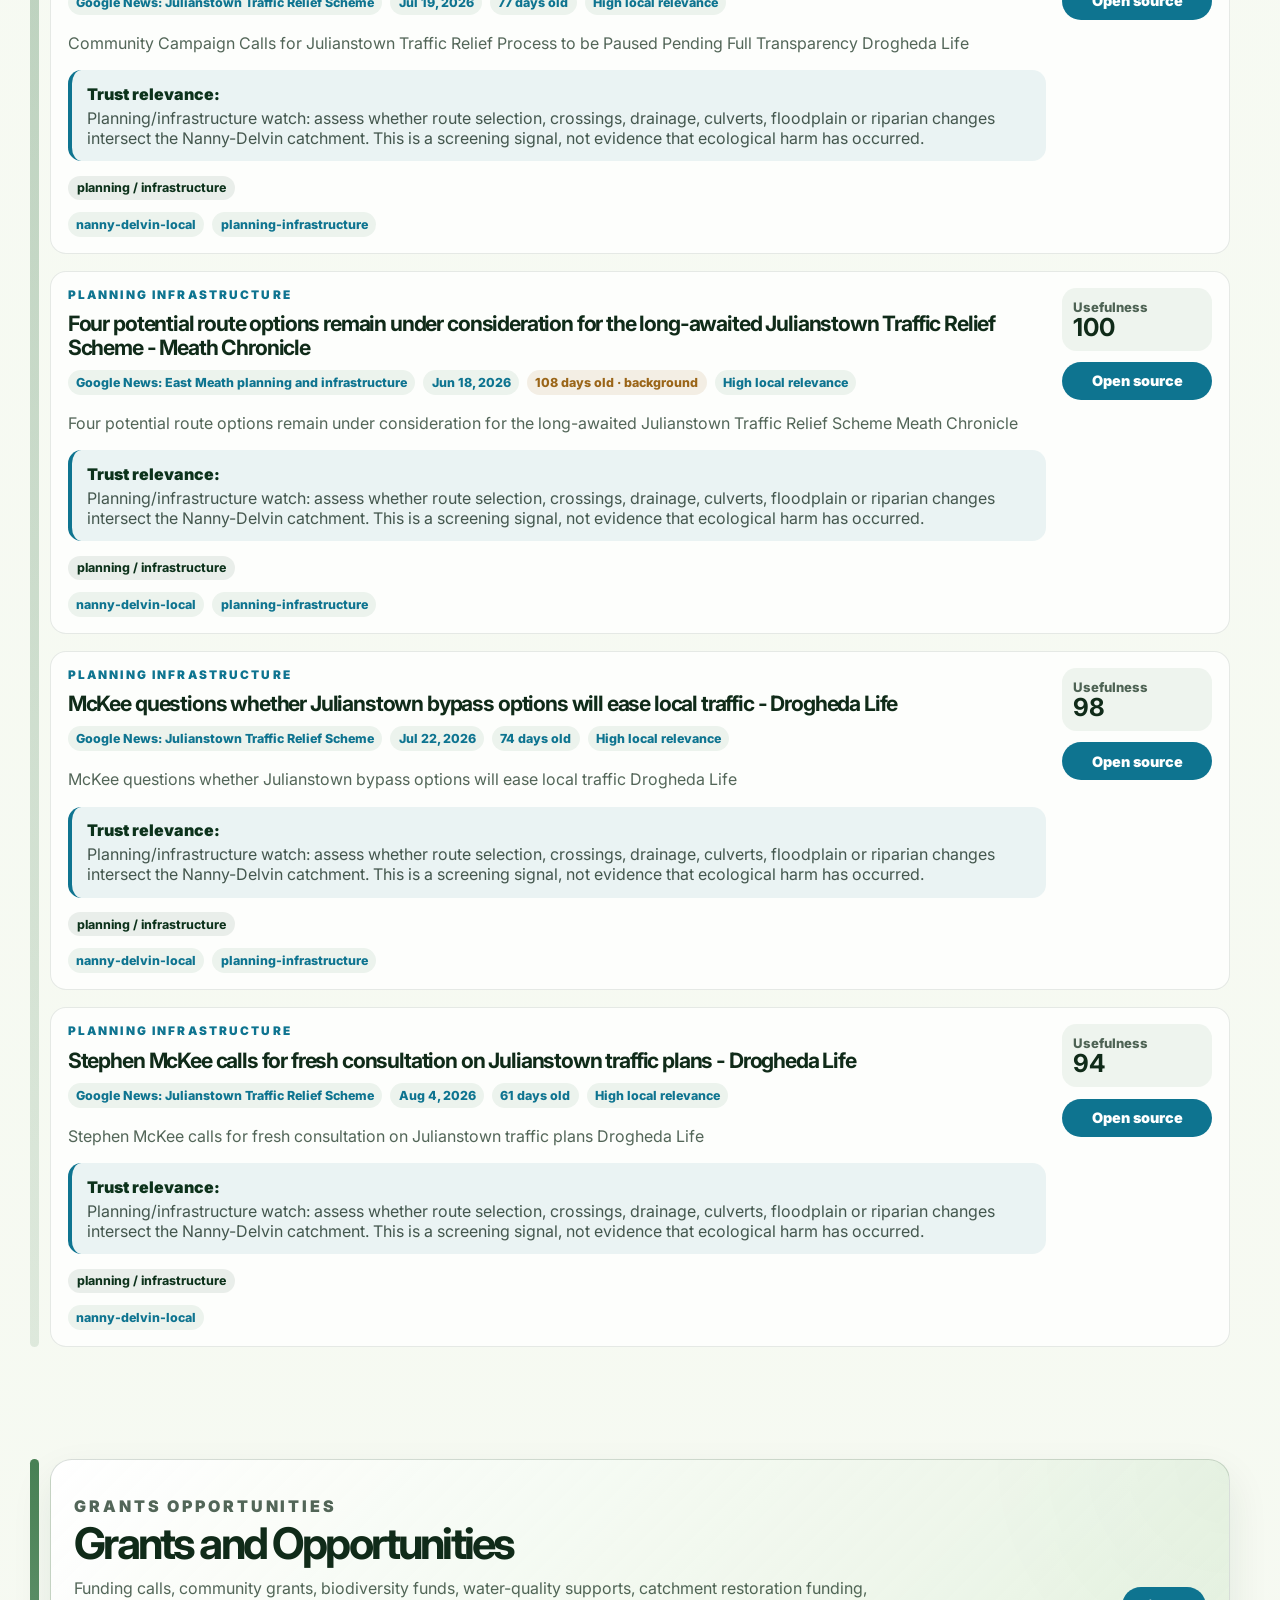
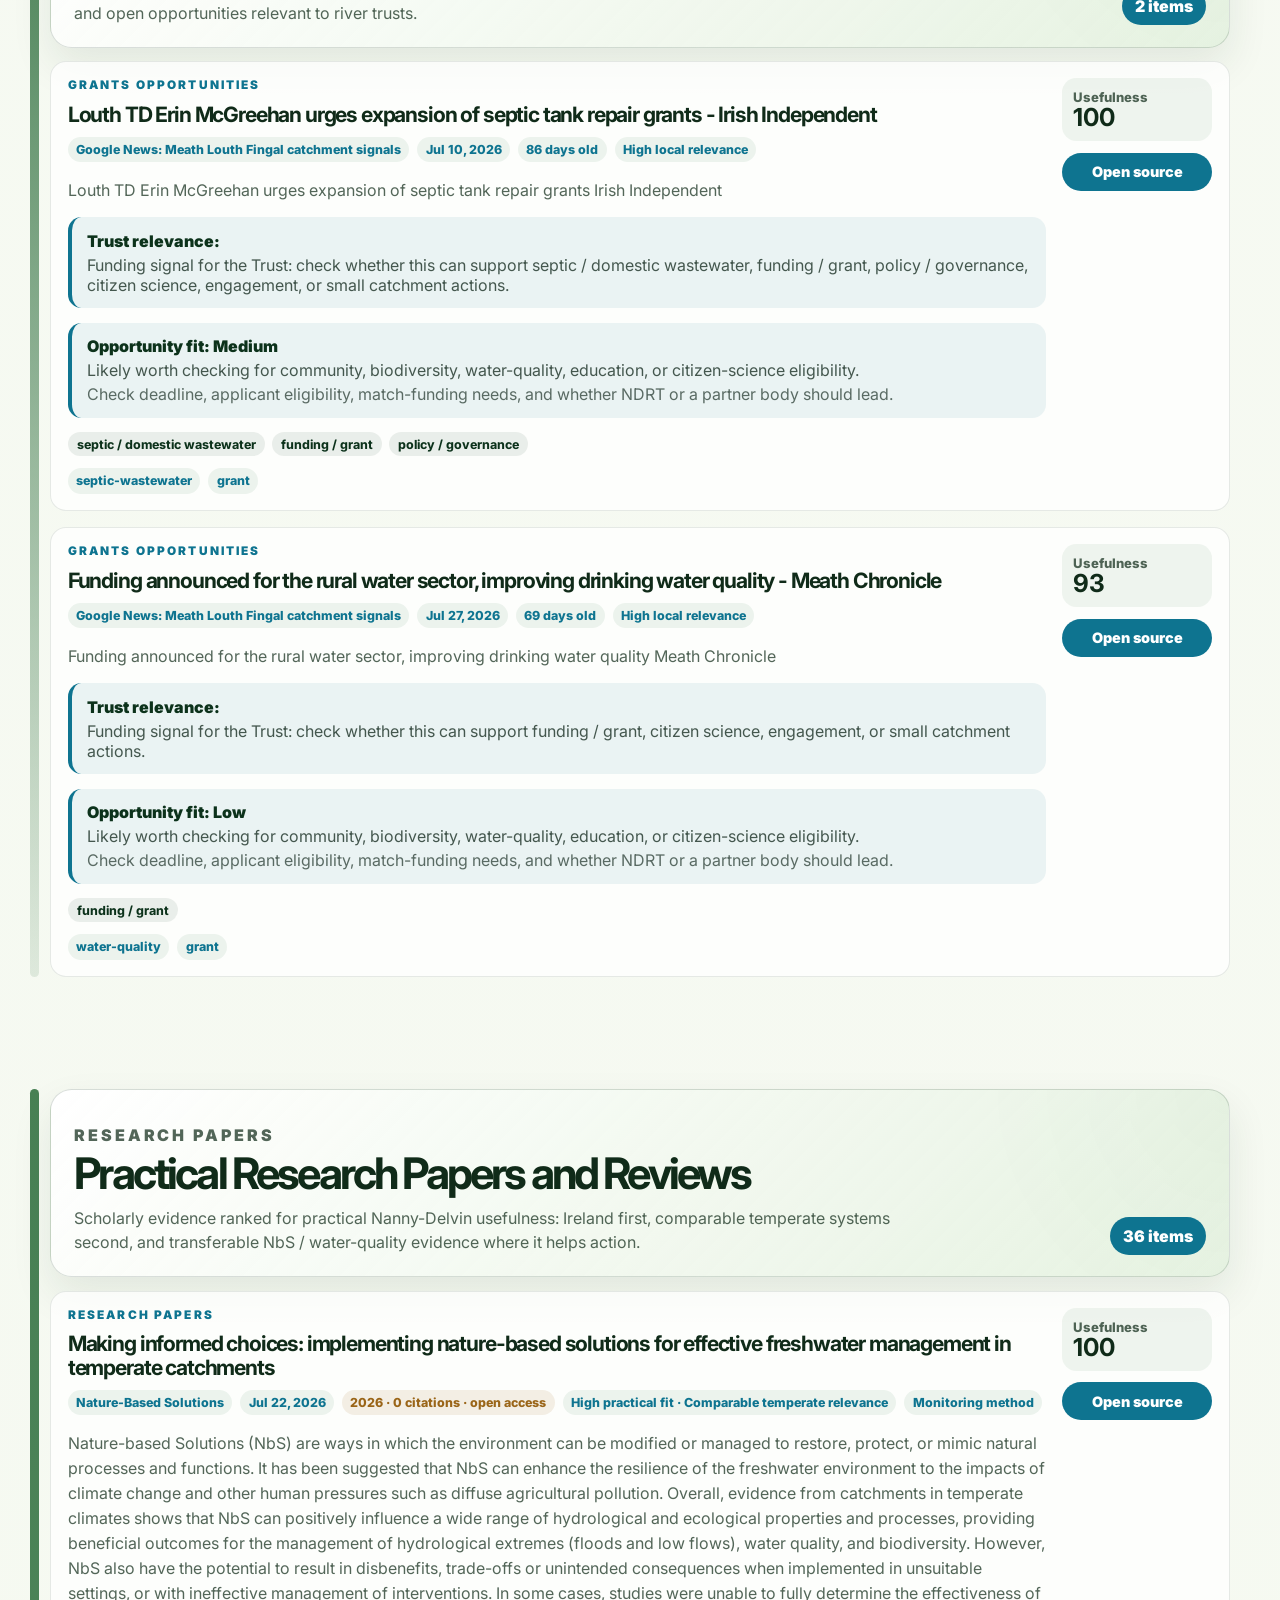
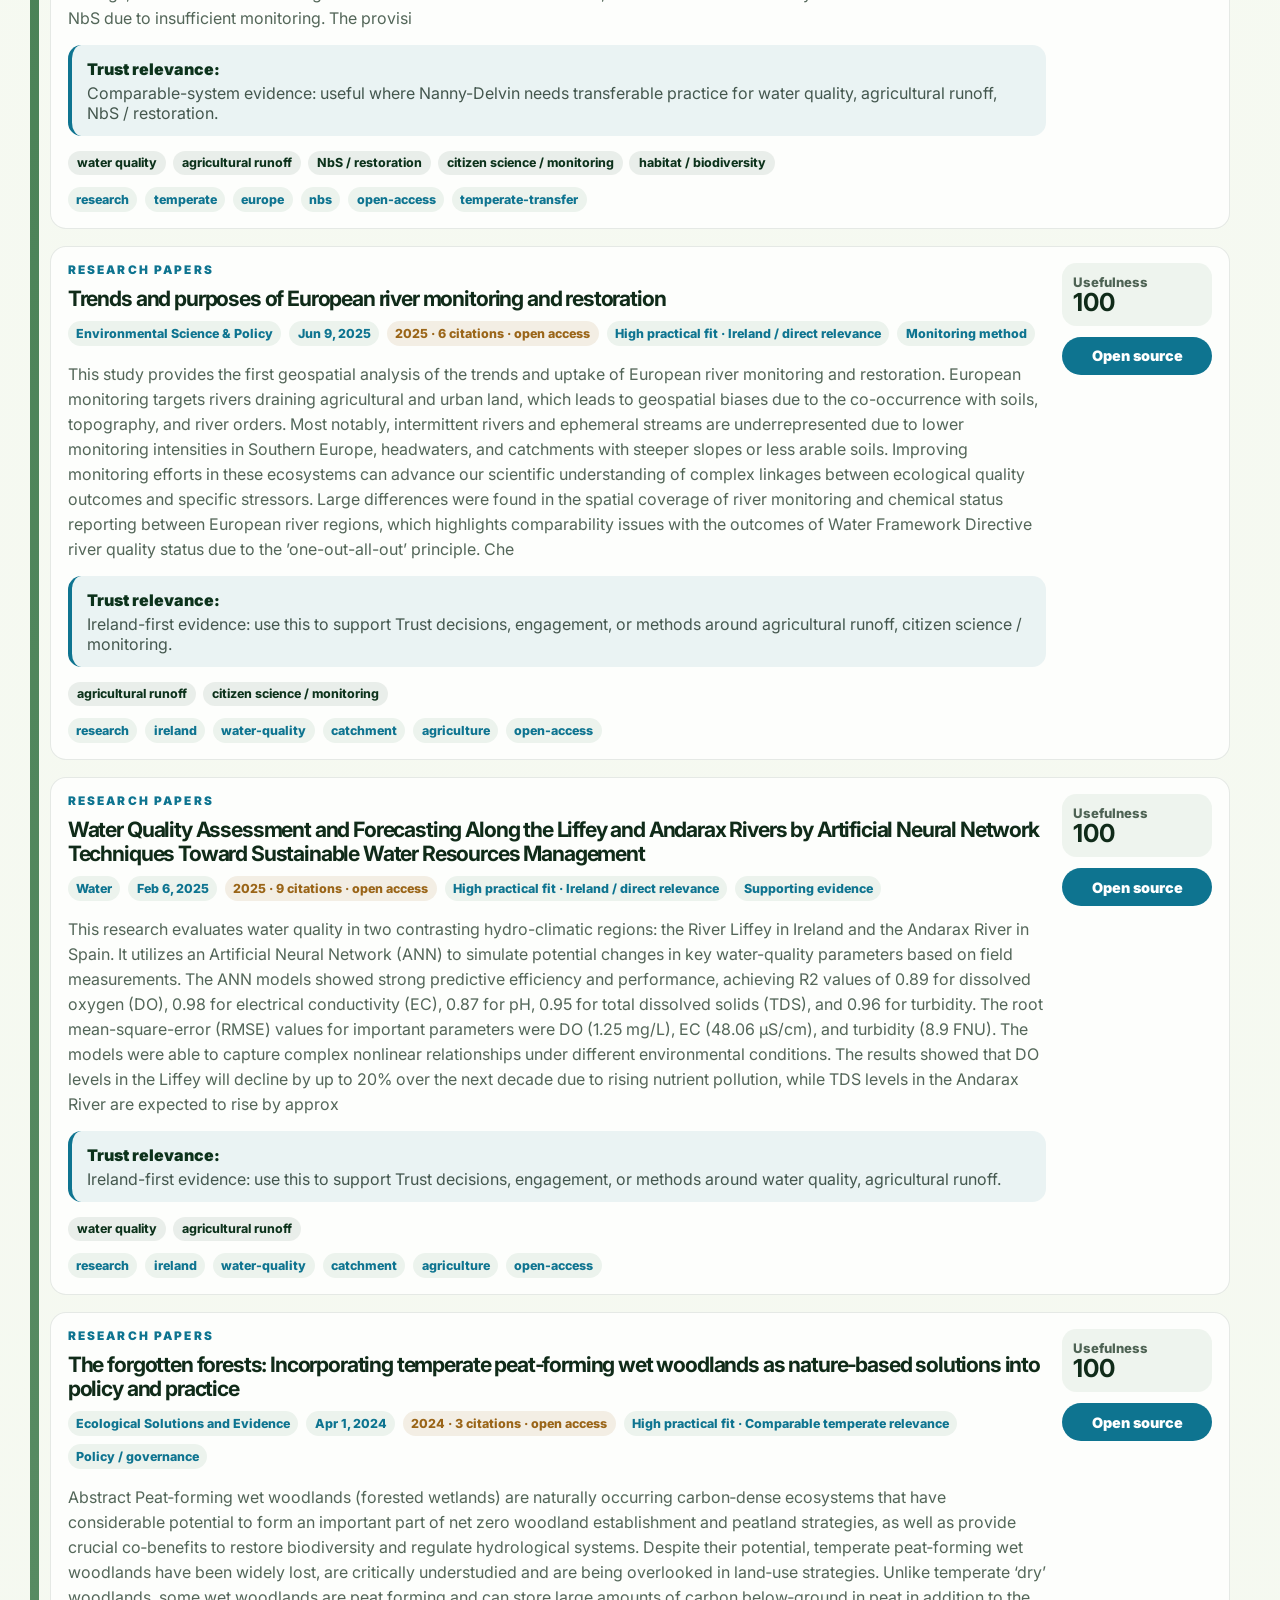
==== commit 7c02b2f2: "Correct Water Radar to five action lanes" ====
--- a/news/index.html
+++ b/news/index.html
@@ -137,10 +137,10 @@
     <section id="latest" class="section shell">
       <div class="section-heading">
         <p class="eyebrow">Useful signals</p>
-        <h2>Four lanes for action</h2>
+        <h2>Five lanes for action</h2>
         <p>
-          The radar is deliberately practical: it watches water-quality incidents, monitoring, lakes,
-          estuaries, lagoons, citizen science, funding routes, and research that can support action.
+          The radar is deliberately practical: it watches catchment practice, waterbody evidence and alerts,
+          planning and infrastructure affecting waters, funding routes, and research that can support action.
         </p>
       </div>
 
